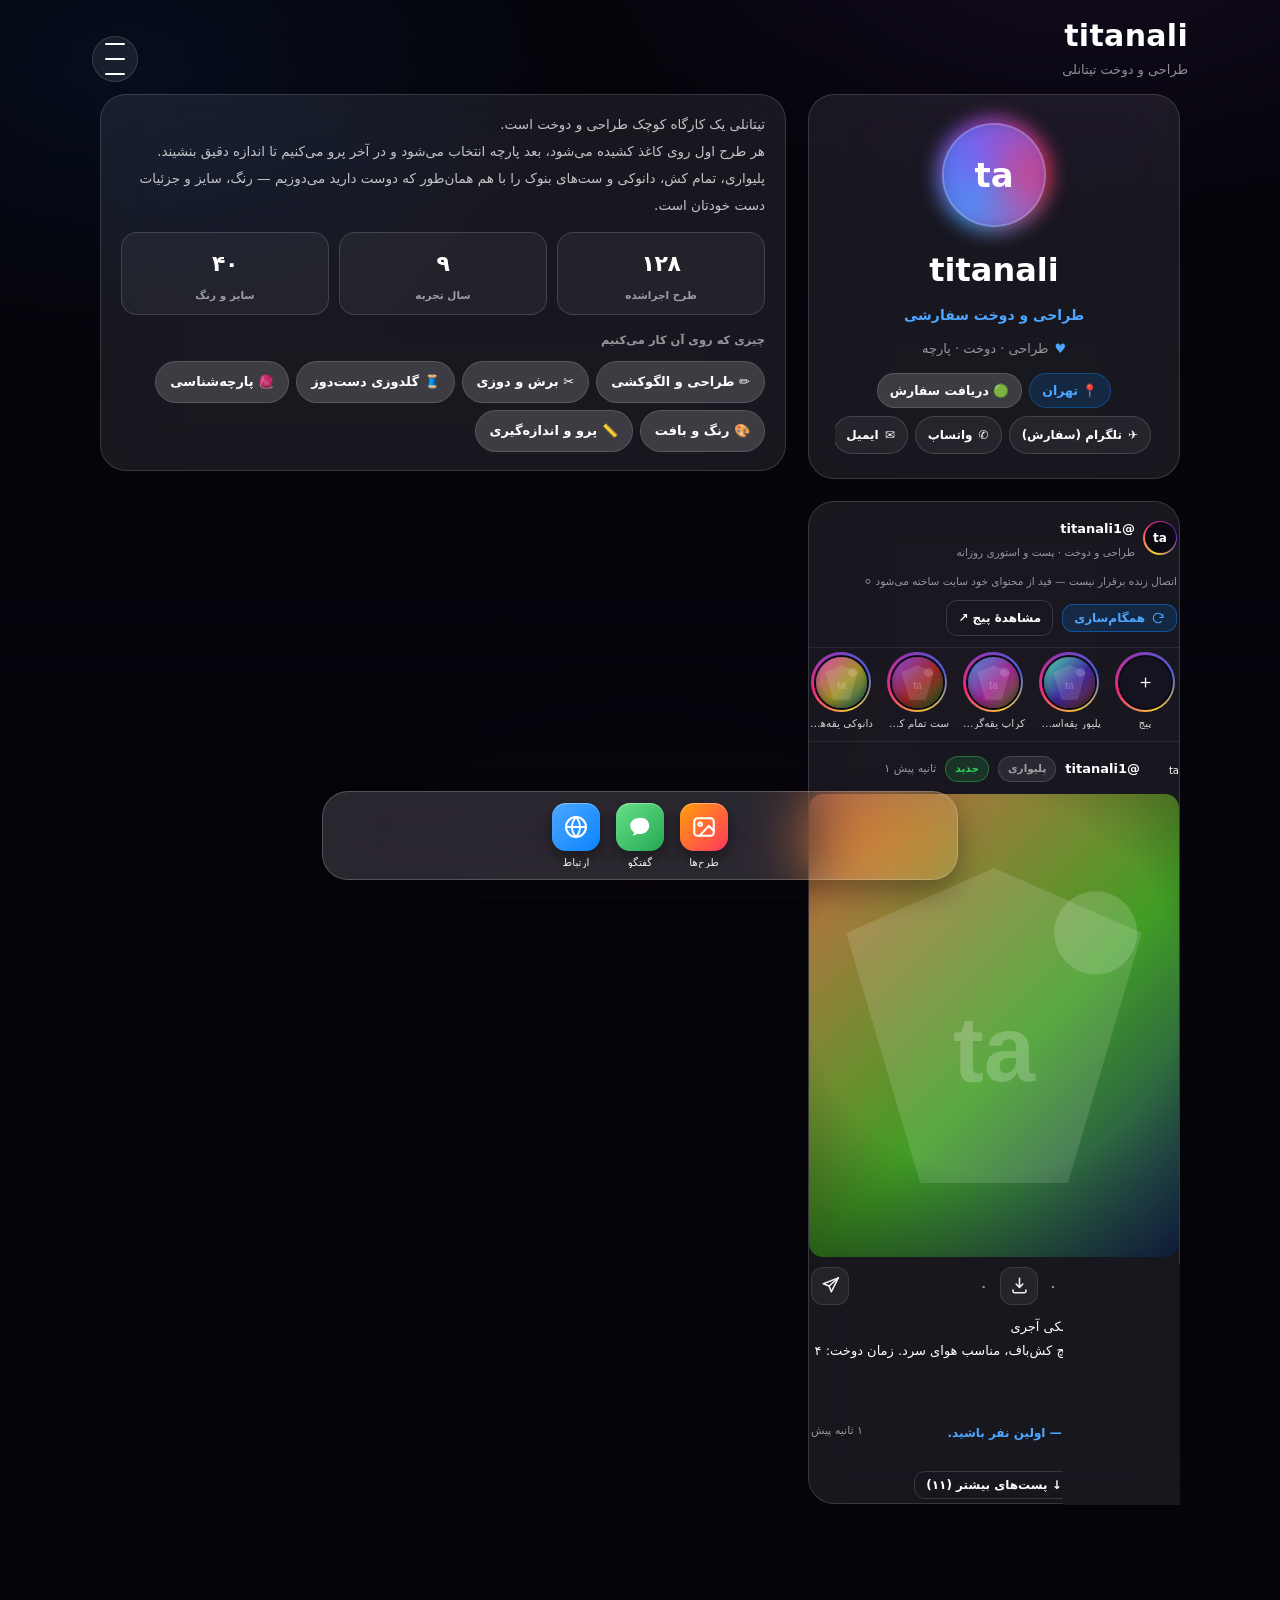
==== android/app/src/main/assets/web/index.html @ bbe22589 "build: بستهٔ تازهٔ cpanel (2026-10-10 21:24 UTC) Co-authored-by: arena-agent <297053741+arena-agent@" ====
<!DOCTYPE html>
<html lang="fa" dir="rtl" data-lang="fa">
<head>
<meta charset="UTF-8">
<meta name="viewport" content="width=device-width, initial-scale=1, viewport-fit=cover, maximum-scale=1">
<meta name="theme-color" content="#050409">
<title>titanali | طراحی و دوخت</title>

<!-- آیکون سایت (SVG درون‌خطی — بدون فایل اضافه) -->
<link rel="icon" type="image/svg+xml" href="data:image/svg+xml,%3Csvg xmlns='http://www.w3.org/2000/svg' viewBox='0 0 64 64'%3E%3Cdefs%3E%3ClinearGradient id='g' x1='0' y1='0' x2='1' y2='1'%3E%3Cstop offset='0' stop-color='%234da6ff'/%3E%3Cstop offset='1' stop-color='%230a84ff'/%3E%3C/linearGradient%3E%3C/defs%3E%3Crect width='64' height='64' rx='15' fill='url(%23g)'/%3E%3Ctext x='32' y='44' font-family='-apple-system,Segoe UI,Arial,sans-serif' font-size='30' font-weight='800' fill='%23fff' text-anchor='middle'ta/text%3E%3C/svg%3E">
<link rel="apple-touch-icon" href="apple-touch-icon.png">
<link rel="manifest" href="site.webmanifest">
<!-- نصب‌شدن به‌عنوان اپ + رندر تمام‌صفحه در iOS -->
<meta name="mobile-web-app-capable" content="yes">
<meta name="apple-mobile-web-app-capable" content="yes">
<meta name="apple-mobile-web-app-title" content="titanali">
<meta name="apple-mobile-web-app-status-bar-style" content="black-translucent">
<meta name="referrer" content="strict-origin-when-cross-origin">
<link rel="mask-icon" href="data:image/svg+xml,%3Csvg xmlns='http://www.w3.org/2000/svg' viewBox='0 0 64 64'%3E%3Cdefs%3E%3ClinearGradient id='g' x1='0' y1='0' x2='1' y2='1'%3E%3Cstop offset='0' stop-color='%234da6ff'/%3E%3Cstop offset='1' stop-color='%230a84ff'/%3E%3C/linearGradient%3E%3C/defs%3E%3Crect width='64' height='64' rx='15' fill='url(%23g)'/%3E%3Ctext x='32' y='44' font-family='-apple-system,Segoe UI,Arial,sans-serif' font-size='30' font-weight='800' fill='%23fff' text-anchor='middle'ta/text%3E%3C/svg%3E" color="#0a84ff">

<!-- SEO -->
<meta name="description" id="metaDesc" content="titanali — طراحی و دوخت: طرح‌های جدید، پلیواری، تمام کش، دانوکی و بنوک‌ها. سفارش و مشاوره از طریق تلگرام و واتساپ.">
<meta name="author" content="titanali">
<meta name="robots" content="index, follow">
<meta name="format-detection" content="telephone=no">
<link rel="canonical" href="https://titanali1.ir/">

<!-- پیش‌نمایش لینک (تلگرام / واتساپ / ایکس / فیسبوک) -->
<meta property="og:type" content="profile">
<meta property="og:site_name" content="titanali">
<meta property="og:locale" content="fa_IR">
<meta property="og:title" id="ogTitle" content="titanali | طراحی و دوخت">
<meta property="og:description" id="ogDesc" content="طراحی و دوخت تیتانلی — طرح‌های جدید، پلیواری، تمام کش، دانوکی، بنوک ها.">
<meta property="og:url" content="https://titanali1.ir/">
<meta property="og:image" content="https://titanali1.ir/og.png">
<meta property="og:image:width" content="1200">
<meta property="og:image:height" content="630">
<meta property="og:image:alt" content="titanali | طراحی و دوخت">
<meta name="twitter:card" content="summary_large_image">
<meta name="twitter:title" id="twTitle" content="titanali | طراحی و دوخت">
<meta name="twitter:description" id="twDesc" content="طراحی و دوخت تیتانلی — طرح‌های جدید، پلیواری، تمام کش، دانوکی، بنوک ها.">
<meta name="twitter:image" content="https://titanali1.ir/og.png">

<style>
/* =====================================================================
   iOS 26 — Liquid Glass theme (به‌سبک iPhone) · titanali
   ===================================================================== */
:root{
  --txt:#fff; --tx:#fff; --mut:rgba(255,255,255,.55); --acc:#2f9bff;
  --glass:rgba(255,255,255,.08); --glass2:rgba(255,255,255,.16);
  --line:rgba(255,255,255,.14);
  --blue:#0a84ff; --blue2:#4da6ff; --green:#30d158; --red:#ff453a;
  --orange:#ff9f0a; --pink:#ff375f; --purple:#a855f7; --yellow:#ffd60a;
  --r:22px; --shadow:0 12px 32px rgba(0,0,0,.4);
  /* legacy tokens (پنل مدیریت و کلاس‌های قدیمی) */
  --panel:rgba(255,255,255,.08); --elev:rgba(255,255,255,.06); --elev2:rgba(255,255,255,.12);
  --line2:rgba(255,255,255,.14); --dim:rgba(255,255,255,.55); --faint:rgba(255,255,255,.35);
  --c1:#4da6ff; --c2:#a855f7; --c3:#4da6ff; --bg:#050409;
  --ease:cubic-bezier(.2,.8,.2,1);
}
*{box-sizing:border-box;margin:0;padding:0}
html{scroll-behavior:smooth}
body{
  font-family:-apple-system,BlinkMacSystemFont,'SF Pro Text','Vazirmatn','Segoe UI',Tahoma,system-ui,sans-serif;
  color:var(--txt);min-height:100vh;background:#050409;
  -webkit-font-smoothing:antialiased;overflow-x:hidden;line-height:1.85;
}
button{font-family:inherit;cursor:pointer;color:inherit}
img{background:#101018;max-width:100%}
a{color:var(--blue2);text-decoration:none}
[hidden]{display:none!important}
::selection{background:rgba(10,132,255,.35)}
::-webkit-scrollbar{width:8px;height:8px}
::-webkit-scrollbar-thumb{background:rgba(255,255,255,.16);border-radius:8px}

/* ---------- پس‌زمینه ---------- */
.bg-cover{position:fixed;inset:0;background-size:cover;background-position:center;z-index:0;transition:opacity .4s}
.bg-scene{position:fixed;inset:0;z-index:0;pointer-events:none;overflow:hidden;
  background:radial-gradient(900px 500px at 85% -8%,rgba(168,85,247,.20),transparent 60%),
             radial-gradient(760px 460px at 10% 8%,rgba(10,132,255,.18),transparent 60%),
             radial-gradient(700px 520px at 50% 108%,rgba(255,55,95,.12),transparent 60%);}
.bg-scene .blob{display:none}
body::after{content:'';position:fixed;inset:0;z-index:0;pointer-events:none;
  background:linear-gradient(180deg,rgba(6,5,12,.55),rgba(6,5,12,.86))}

/* ---------- نوار وضعیت آیفون ---------- */
.ios-statusbar{position:fixed;top:0;inset-inline:0;margin:auto;width:100%;max-width:430px;
  display:flex;justify-content:space-between;align-items:center;padding:13px 22px 8px;z-index:100;
  direction:ltr;background:linear-gradient(180deg,rgba(0,0,0,.5),transparent);pointer-events:none}
.ios-statusbar #sbTime{font-size:15px;font-weight:600;min-width:56px;letter-spacing:.2px}
.sb-icons{display:flex;align-items:center;gap:6px;color:#fff}

/* ---------- قالب کلی ---------- */
#app{position:relative;z-index:1}
.shell{max-width:430px;margin:0 auto;min-height:100vh;position:relative}
.shell-body{position:relative}
.view{display:none}
.view.active{display:block;animation:viewIn .35s var(--ease)}
@keyframes viewIn{from{opacity:0;transform:translateY(8px)}to{opacity:1;transform:none}}
.view#view-home{padding-bottom:140px}
.ios-topbar{display:flex;align-items:flex-end;justify-content:space-between;gap:12px;padding:56px 18px 14px}
.ios-brand-name{font-size:30px;font-weight:800;letter-spacing:.01em;line-height:1.2}
.ios-tagline{color:var(--mut);font-size:13px;margin-top:4px;max-width:32ch}
.ios-menu{width:46px;height:46px;flex:none;border-radius:50%;background:var(--glass);
  backdrop-filter:blur(20px);-webkit-backdrop-filter:blur(20px);border:1px solid var(--line);
  display:grid;place-items:center;padding:0}
.ios-menu span{display:block;width:20px;height:2px;border-radius:2px;background:#fff;margin:2.5px auto;transition:.3s}
.ios-menu.on span:nth-child(1){transform:translateY(7px) rotate(45deg)}
.ios-menu.on span:nth-child(2){opacity:0}
.ios-menu.on span:nth-child(3){transform:translateY(-7px) rotate(-45deg)}
.ios-main{padding:4px 16px 0}

/* ---------- کارت شیشه‌ای ---------- */
.ios-card,.sec{background:var(--glass);backdrop-filter:blur(30px) saturate(1.5);
  -webkit-backdrop-filter:blur(30px) saturate(1.5);border:1px solid var(--line);
  border-radius:var(--r);overflow:hidden;margin-bottom:14px}
.sec{padding:16px}
.sec-title{font-size:16.5px;font-weight:800;margin-bottom:12px;display:flex;align-items:center;gap:9px}
.sec-title::before{content:'';width:4px;height:18px;border-radius:2px;background:linear-gradient(180deg,var(--blue2),var(--purple))}
.card-head{display:flex;align-items:center;gap:10px;padding:14px 16px;border-bottom:1px solid var(--line)}
.card-head .ic{width:30px;height:30px;border-radius:9px;display:grid;place-items:center;flex:none;color:#fff}
.card-head b{font-size:15px}
.card-head .sp{margin-inline-start:auto;color:var(--mut);font-size:11.5px}

/* ---------- کارت پروفایل ---------- */
.hero{padding:22px 18px 18px;text-align:center}
.avatar{position:relative;width:104px;height:104px;margin:0 auto 14px}
.avatar-ring{position:absolute;inset:-6px;border-radius:50%;
  background:conic-gradient(from 210deg,var(--blue2),var(--purple),var(--pink),var(--blue2));
  filter:blur(9px);opacity:.75;animation:spin 9s linear infinite}
@keyframes spin{to{transform:rotate(360deg)}}
.avatar-img,.avatar-fallback{position:absolute;inset:0;border-radius:50%;object-fit:cover;border:2px solid rgba(255,255,255,.2)}
.avatar-fallback{display:grid;place-items:center;font-size:34px;font-weight:800;
  background:linear-gradient(135deg,rgba(10,132,255,.35),rgba(168,85,247,.35));backdrop-filter:blur(10px)}
.avatar.no-img .avatar-img{display:none}
.avatar:not(.no-img) .avatar-img{display:block}
.avatar:not(.no-img) .avatar-fallback{display:none}
.hero-name{font-size:25px;font-weight:800}
.hero-role{color:var(--blue2);font-size:14px;margin-top:3px;font-weight:600}
.hero-loves{color:var(--mut);font-size:13px;margin-top:8px;display:flex;align-items:center;justify-content:center;gap:6px}
.hero-loves .i{color:var(--blue2)}
.prose{color:rgba(255,255,255,.74);font-size:13.5px;line-height:2;white-space:pre-line}

/* ---------- ردیف‌های لیستی iOS ---------- */
.ios-list{display:flex;flex-direction:column}
.ios-row{display:flex;align-items:center;gap:12px;padding:12px 16px;border-bottom:1px solid rgba(255,255,255,.08);
  text-align:start;background:none;border-inline:0;border-top:0;width:100%;color:inherit}
.ios-row:last-child{border-bottom:0}
.ios-row:active{background:rgba(255,255,255,.07)}
.ios-row .ric{width:40px;height:40px;border-radius:12px;display:grid;place-items:center;flex:none;color:#fff;font-size:16px}
.ios-row .rmeta{flex:1;min-width:0}
.ios-row .rtitle{font-size:14.5px;font-weight:700}
.ios-row .rsub{font-size:12px;color:var(--mut);overflow:hidden;text-overflow:ellipsis;white-space:nowrap;direction:ltr;text-align:start}
.ios-row .rchev{color:var(--faint);font-size:18px;flex:none}
.sec .ios-row{padding:11px 4px;border-bottom:1px solid rgba(255,255,255,.07)}

/* ---------- چیپ‌ها (علاقه / برچسب / تگ) ---------- */
.chips{display:flex;flex-wrap:wrap;gap:7px;margin-top:6px}
.chip{background:var(--glass2);border:1px solid var(--line);border-radius:999px;padding:5px 12px;font-size:12.5px;font-weight:600}
.chip.b{background:rgba(10,132,255,.16);border-color:rgba(10,132,255,.35);color:var(--blue2)}
.hobby-grid{display:flex;flex-wrap:wrap;gap:8px}
.hobby{display:inline-flex;align-items:center;gap:7px;background:var(--glass2);border:1px solid var(--line);
  border-radius:999px;padding:8px 14px;font-size:13px;font-weight:600}

/* ---------- کارت طرح (طرح‌های منتخب) ---------- */
.proj-grid{display:flex;flex-direction:column;gap:12px}
.proj{background:rgba(255,255,255,.06);border:1px solid var(--line);border-radius:18px;overflow:hidden}
.proj-img{width:100%;height:170px;object-fit:cover;display:block}
.proj-body{padding:13px 14px}
.proj-title{font-size:15.5px;font-weight:800}
.proj-desc{color:rgba(255,255,255,.7);font-size:13px;margin-top:6px;line-height:1.9}
.proj-tags{display:flex;flex-wrap:wrap;gap:6px;margin-top:10px}
.tag{background:rgba(255,255,255,.09);border:1px solid rgba(255,255,255,.13);border-radius:999px;
  padding:3px 10px;font-size:11.5px;color:rgba(255,255,255,.8)}
.pf-meta{display:flex;gap:6px;flex-wrap:wrap;margin-top:9px;align-items:center}
.pf-year{font-size:11.5px;color:var(--blue2);background:rgba(10,132,255,.14);border:1px solid rgba(10,132,255,.32);border-radius:999px;padding:3px 10px}
.proj-actions{display:flex;gap:8px;flex-wrap:wrap;margin-top:12px}
.pbtn{display:inline-flex;align-items:center;gap:6px;border-radius:12px;padding:9px 14px;font-size:13px;font-weight:700;
  background:rgba(255,255,255,.1);border:1px solid rgba(255,255,255,.16);color:#fff}
.pbtn:active{transform:scale(.97)}
.pbtn.primary{background:linear-gradient(135deg,var(--blue2),var(--blue));border-color:transparent;color:#fff;
  box-shadow:0 6px 18px rgba(10,132,255,.3)}

/* ---------- گالری ---------- */
.gallery-grid{display:grid;grid-template-columns:repeat(3,1fr);gap:8px}
.gitem{position:relative;border-radius:14px;overflow:hidden;background:#101018;border:1px solid var(--line);aspect-ratio:1}
.gitem img{width:100%;height:100%;object-fit:cover;display:block;transition:.25s}
.gitem:active img{transform:scale(1.05)}
.gitem .gtags{display:flex;flex-wrap:wrap;gap:4px;margin-top:5px}
.gitem .gtags i{background:rgba(10,132,255,.26);border:1px solid rgba(140,190,255,.35);border-radius:999px;
  padding:1px 6px;font-size:9.5px;font-style:normal;font-weight:700;color:#dbeaff;white-space:nowrap}
@media (min-width:1024px){.gitem .gtags i{font-size:11px;padding:2px 8px}}
.lb-tags{display:flex;flex-wrap:wrap;gap:6px;margin-top:8px}
.lb-tags .tag{text-decoration:none}
.gitem .gcap{position:absolute;inset-inline:0;bottom:0;padding:20px 9px 7px;font-size:11px;color:#fff;
  background:linear-gradient(to top,rgba(0,0,0,.8),transparent);white-space:nowrap;overflow:hidden;text-overflow:ellipsis}
.gallery-cta{display:flex;justify-content:center;margin-top:12px}
.ios-pill{display:inline-flex;align-items:center;gap:8px;background:var(--glass2);backdrop-filter:blur(20px);
  border:1px solid var(--line);color:#fff;border-radius:999px;padding:11px 18px;font-size:13.5px;font-weight:600}
.ios-pill:active{transform:scale(.97)}
.ios-cta{display:flex;justify-content:center;margin:2px 0 16px}

/* ---------- دکمهٔ کوچک (کپی) ---------- */
.tr-btn{width:38px;height:38px;flex:none;border-radius:50%;border:1px solid rgba(255,255,255,.18);
  background:rgba(255,255,255,.1);color:#fff;display:grid;place-items:center;font-size:13px;padding:0}

/* ---------- تماس‌ها ---------- */
.contact-grid{display:flex;flex-direction:column}
.contact{display:flex;align-items:center;gap:12px;padding:11px 4px;border-bottom:1px solid rgba(255,255,255,.07);color:inherit}
.contact:last-child{border-bottom:0}
.contact:active{background:rgba(255,255,255,.06)}
.contact-ic{width:40px;height:40px;border-radius:12px;display:grid;place-items:center;flex:none;color:#fff;font-size:16px}
.contact-meta{flex:1;min-width:0}
.contact-label{font-size:14.5px;font-weight:700}
.contact-id{font-size:12px;color:var(--mut);direction:ltr;text-align:start;overflow:hidden;text-overflow:ellipsis;white-space:nowrap}
.contact-arrow{color:var(--faint);font-size:18px;flex:none}

/* ---------- داک پایین ---------- */
.ios-bottom{position:fixed;bottom:0;inset-inline:0;margin:auto;width:100%;max-width:430px;z-index:80;pointer-events:auto;
  padding:26px 14px 8px;background:linear-gradient(180deg,transparent,rgba(4,3,9,.78) 45%)}
.ios-dock{display:flex;justify-content:center;gap:30px;background:rgba(255,255,255,.14);
  backdrop-filter:blur(30px) saturate(1.6);-webkit-backdrop-filter:blur(30px) saturate(1.6);
  border:1px solid rgba(255,255,255,.2);border-radius:32px;padding:13px 22px;margin-bottom:12px;
  box-shadow:0 12px 30px rgba(0,0,0,.35)}
.app-ic{position:relative;display:flex;flex-direction:column;align-items:center;gap:5px;background:none;border:0;padding:0}
.app-ic .ic{width:56px;height:56px;border-radius:15px;display:grid;place-items:center;
  box-shadow:0 6px 16px rgba(0,0,0,.4),inset 0 1px 1px rgba(255,255,255,.35);transition:.15s}
.app-ic:active .ic{transform:scale(.9)}
.app-ic .ic.gal{background:linear-gradient(135deg,#ff9f0a,#ff375f)}
.app-ic .ic.cht{background:linear-gradient(135deg,#66e089,#25a852)}
.app-ic .ic.msc{background:linear-gradient(135deg,#a855f7,#0a84ff)}
.app-ic .ic.prj{background:linear-gradient(135deg,#a855f7,#0a84ff)}
.app-ic .ic.soc{background:linear-gradient(135deg,#4da6ff,#0a84ff)}
.app-ic .ic.gen{background:linear-gradient(135deg,#64748b,#3b4a63)}
/* soc-tile / gen-tile / sec-tile مشترک‌اند */
.app-ic .lbl{font-size:11px;color:#fff;opacity:.92;max-width:76px;white-space:nowrap;overflow:hidden;text-overflow:ellipsis}
.app-ic .badge{position:absolute;top:-4px;inset-inline-end:calc(50% - 30px)}
.badge{min-width:19px;height:19px;border-radius:10px;background:var(--red);color:#fff;font-size:11px;font-weight:700;
  display:grid;place-items:center;padding:0 5px}
.home-indicator{width:120px;height:4px;border-radius:2px;background:rgba(255,255,255,.85);margin:4px auto 0}

/* ---------- منوی کشویی (drawer) ---------- */
.drawer-wrap{position:fixed;inset:0;z-index:120;visibility:hidden}
.drawer-wrap.open{visibility:visible}
.backdrop{position:absolute;inset:0;background:rgba(0,0,0,.55);opacity:0;transition:.25s}
.drawer-wrap.open .backdrop{opacity:1}
.drawer{position:absolute;top:0;bottom:0;inset-inline-end:0;width:min(84vw,330px);
  background:rgba(22,20,30,.95);backdrop-filter:blur(40px);-webkit-backdrop-filter:blur(40px);
  border-inline-start:1px solid rgba(255,255,255,.14);display:flex;flex-direction:column;
  padding:50px 14px 18px;gap:4px;transform:translateX(var(--dx,100%));
  transition:transform .28s var(--ease);overflow:auto}
html[dir=rtl] .drawer{--dx:-100%}
.drawer-wrap.open .drawer{transform:none}
.d-profile{display:flex;align-items:center;gap:11px;padding:10px 10px 16px;border-bottom:1px solid rgba(255,255,255,.12);margin-bottom:8px}
.d-av{width:46px;height:46px;border-radius:50%;overflow:hidden;flex:none;display:grid;place-items:center;
  background:linear-gradient(135deg,rgba(10,132,255,.4),rgba(168,85,247,.4));font-weight:800}
.d-av img{width:100%;height:100%;object-fit:cover}
.d-pn{font-size:15px;font-weight:800}
.d-pr{font-size:12px;color:var(--mut)}
.d-item{display:flex;align-items:center;gap:12px;width:100%;padding:11px 12px;border-radius:14px;
  background:none;border:0;font-size:15px;text-align:start;color:#fff}
.d-item:active{background:rgba(255,255,255,.08)}
.d-ic{width:38px;height:38px;border-radius:11px;background:rgba(10,132,255,.14);color:var(--blue2);
  display:grid;place-items:center;flex:none}
.d-lab{flex:1}
.d-foot{margin-top:auto;padding-top:14px;border-top:1px solid rgba(255,255,255,.12);color:var(--mut);font-size:11.5px;text-align:center}

/* ---------- اپ پیام (iOS Messages) ---------- */
#view-chat,#view-gallery,#view-social{padding-bottom:140px}
.ios-appbar{position:sticky;top:0;z-index:50;display:flex;align-items:center;gap:6px;padding:50px 12px 10px;
  background:rgba(10,9,16,.82);backdrop-filter:blur(30px);-webkit-backdrop-filter:blur(30px);
  border-bottom:1px solid rgba(255,255,255,.12)}
.ios-back{width:38px;height:38px;flex:none;border-radius:50%;background:none;border:0;color:var(--blue);display:grid;place-items:center}
.ios-appbar-mid{flex:1;min-width:0;text-align:center}
.ios-appbar-title{font-size:17px;font-weight:700}
.ios-appbar-sub{display:flex;align-items:center;justify-content:center;gap:6px;font-size:11px;color:var(--green)}
.dot{width:8px;height:8px;border-radius:50%;background:var(--green);box-shadow:0 0 0 3px rgba(48,209,88,.18);display:inline-block}
.ios-appbar-sp{width:38px;flex:none}
.chat-hero{padding:22px 18px;text-align:center}
.chat-hero .big{width:74px;height:74px;border-radius:50%;margin:0 auto 10px;display:grid;place-items:center;
  background:linear-gradient(135deg,var(--green),#0f9b4a);box-shadow:0 10px 26px rgba(37,168,82,.35)}
.chat-note{background:rgba(255,255,255,.06);border:1px dashed rgba(255,255,255,.2);border-radius:16px;
  padding:12px 14px;font-size:13px;color:rgba(255,255,255,.75);margin:0 16px 14px}
.ios-composer{padding:12px 14px calc(14px + env(safe-area-inset-bottom))}
.c-row{display:flex;gap:8px;align-items:flex-end}
.c-row input,.c-row textarea{flex:1;min-width:0;background:rgba(255,255,255,.09);border:1px solid rgba(255,255,255,.16);
  border-radius:20px;padding:12px 15px;color:#fff;font-size:14px;outline:none;font-family:inherit;resize:none}
.c-row input:focus,.c-row textarea:focus{border-color:var(--blue)}
.c-send{width:46px;height:46px;flex:none;border-radius:50%;border:0;background:var(--blue);color:#fff;
  display:grid;place-items:center;font-size:17px;padding:0;box-shadow:0 6px 16px rgba(10,132,255,.35)}
.c-send:active{transform:scale(.92)}
.msg-form{display:flex;flex-direction:column;gap:9px;width:100%}
.form-actions{display:flex;gap:8px;flex-wrap:wrap}

/* ---------- تب گالری (دسته‌بندی + لایت‌باکس) ---------- */
.gal-tabs{display:flex;gap:8px;padding:2px 16px 14px;overflow-x:auto;scrollbar-width:none}
.gal-tabs::-webkit-scrollbar{display:none}
.gal-tab{flex:none;background:var(--glass);border:1px solid var(--line);color:var(--mut);
  border-radius:999px;padding:8px 16px;font-size:13px;font-weight:700;transition:.2s}
.gal-tab.on{background:linear-gradient(135deg,var(--blue2),var(--blue));border-color:transparent;color:#fff}
.gitem.wide{grid-column:span 2;aspect-ratio:2/1}
.lb{position:fixed;inset:0;z-index:200;background:rgba(0,0,0,.94);display:grid;
  grid-template-rows:1fr auto;opacity:0;pointer-events:none;transition:.25s var(--ease)}
.lb.open{opacity:1;pointer-events:auto}
.lb-stage{display:grid;place-items:center;padding:16px;min-height:0}
.lb-img{max-width:100%;max-height:100%;object-fit:contain;border-radius:16px;
  box-shadow:0 20px 60px rgba(0,0,0,.6);transition:transform .25s var(--ease)}
.lb-bar{display:flex;align-items:center;gap:10px;padding:14px 16px calc(16px + env(safe-area-inset-bottom));
  max-width:430px;margin:0 auto;width:100%}
.lb-cap{flex:1;min-width:0;font-size:13px;font-weight:700;color:rgba(255,255,255,.9);text-align:center;
  overflow:hidden;text-overflow:ellipsis;white-space:nowrap}
.lb-idx{font-size:12px;color:var(--mut);direction:ltr}
.lb-btn{width:40px;height:40px;flex:none;border-radius:50%;border:1px solid var(--line);
  background:rgba(255,255,255,.1);color:#fff;display:grid;place-items:center;font-size:16px;padding:0}

/* ---------- حباب‌های گفتگو ---------- */
.chat-log{display:flex;flex-direction:column;gap:9px;padding:14px 16px 4px}
.bubble{max-width:78%;padding:10px 14px;border-radius:19px;font-size:13.5px;line-height:1.85;
  word-break:break-word;animation:bubbleIn .3s var(--ease)}
@keyframes bubbleIn{from{opacity:0;transform:translateY(8px) scale(.97)}to{opacity:1;transform:none}}
.bubble.them{align-self:flex-start;background:rgba(255,255,255,.11);border:1px solid var(--line);
  border-start-start-radius:6px}
.bubble.me{align-self:flex-end;background:linear-gradient(135deg,var(--blue2),var(--blue));color:#fff;
  border-end-end-radius:6px}
.b-when{display:block;font-size:10px;opacity:.6;margin-top:4px;direction:ltr}
.chat-empty{text-align:center;color:var(--mut);font-size:13px;padding:22px 16px}
.q-replies{display:flex;gap:7px;flex-wrap:wrap;padding:0 16px 10px}

/* ---------- کاشی‌های اشتراک‌شده (soc-tile / gen-tile / sec-tile) ---------- */
.tile-grid{display:grid;grid-template-columns:repeat(2,1fr);gap:10px;padding:0 16px 14px}
.soc-tile,.gen-tile,.sec-tile{display:flex;flex-direction:column;align-items:center;gap:8px;
  background:var(--glass);border:1px solid var(--line);border-radius:18px;padding:16px 10px;
  text-align:center;color:#fff;transition:.18s var(--ease)}
.soc-tile:active,.gen-tile:active,.sec-tile:active{transform:scale(.96);background:var(--glass2)}
.soc-tile .tic,.gen-tile .tic,.sec-tile .tic{width:46px;height:46px;border-radius:14px;display:grid;place-items:center;
  font-size:19px;color:#fff;box-shadow:inset 0 1px 1px rgba(255,255,255,.3)}
.soc-tile .tl,.gen-tile .tl,.sec-tile .tl{font-size:13px;font-weight:700}
.soc-tile .ts,.gen-tile .ts,.sec-tile .ts{font-size:11px;color:var(--mut);direction:ltr;max-width:100%;
  overflow:hidden;text-overflow:ellipsis;white-space:nowrap}

/* ---------- آمار ---------- */
.stat-grid{display:grid;grid-template-columns:repeat(3,1fr);gap:8px;margin-bottom:14px}
.stat{background:var(--glass);border:1px solid var(--line);border-radius:16px;padding:11px 8px;text-align:center}
.stat b{display:block;font-size:19px;font-weight:800;line-height:1.4}
.stat span{font-size:11px;color:var(--mut)}

/* ---------- اعلان‌ها و میان‌بُر ---------- */
.toast{position:fixed;bottom:126px;inset-inline:0;margin:auto;width:max-content;max-width:88vw;z-index:300;
  background:rgba(28,26,38,.94);border:1px solid var(--line);border-radius:999px;padding:11px 20px;
  font-size:13px;font-weight:600;backdrop-filter:blur(20px);-webkit-backdrop-filter:blur(20px);
  box-shadow:var(--shadow);opacity:0;transform:translateY(12px);transition:.25s var(--ease);pointer-events:none}
.toast.on{opacity:1;transform:none}
.empty{padding:26px 16px;text-align:center;color:var(--mut);font-size:13px}
.hr{height:1px;background:var(--line);margin:12px 0}

/* ---------- پنل مدیریت (سردر پایین iOS) ---------- */
.adm-wrap{position:fixed;inset:0;z-index:220;visibility:hidden}
.adm-wrap.open{visibility:visible}
.adm{position:absolute;inset-inline:0;bottom:0;max-width:430px;margin:0 auto;max-height:92vh;display:flex;flex-direction:column;
  background:rgba(16,14,24,.97);backdrop-filter:blur(40px);-webkit-backdrop-filter:blur(40px);
  border:1px solid var(--line);border-bottom:0;border-radius:26px 26px 0 0;transform:translateY(101%);
  transition:transform .32s var(--ease)}
.adm-wrap.open .adm{transform:none}
.adm-grab{width:42px;height:4px;border-radius:2px;background:rgba(255,255,255,.28);margin:9px auto 0}
.adm-head{display:flex;align-items:center;gap:10px;padding:12px 16px 10px;border-bottom:1px solid var(--line)}
.adm-head b{font-size:16px}
.adm-x{margin-inline-start:auto;width:32px;height:32px;border-radius:50%;border:0;background:rgba(255,255,255,.12);
  color:#fff;display:grid;place-items:center;font-size:14px;padding:0}
.adm-tabs{display:flex;gap:7px;padding:10px 14px;overflow-x:auto;scrollbar-width:none;border-bottom:1px solid var(--line)}
.adm-tabs::-webkit-scrollbar{display:none}
.adm-tab{flex:none;background:rgba(255,255,255,.07);border:1px solid var(--line);color:var(--mut);
  border-radius:999px;padding:7px 14px;font-size:12.5px;font-weight:700}
.adm-tab.on{background:linear-gradient(135deg,var(--blue2),var(--blue));color:#fff;border-color:transparent}
.adm-body{padding:14px 16px 8px;overflow:auto;flex:1;display:flex;flex-direction:column;gap:10px}
.adm-pane{display:none;flex-direction:column;gap:10px}
.adm-pane.on{display:flex}
.field{display:flex;flex-direction:column;gap:5px}
.field>span{font-size:12px;color:var(--mut);font-weight:700}
.adm input,.adm textarea,.adm select{width:100%;background:rgba(255,255,255,.07);border:1px solid var(--line);
  border-radius:12px;padding:10px 12px;color:#fff;font-size:13px;font-family:inherit;outline:none}
.adm textarea{min-height:150px;line-height:1.7;direction:ltr;text-align:start;font-family:ui-monospace,SFMono-Regular,Menlo,monospace;font-size:12px}
.adm input:focus,.adm textarea:focus{border-color:var(--blue);background:rgba(10,132,255,.08)}
.adm-foot{display:flex;gap:8px;flex-wrap:wrap;padding:12px 16px calc(14px + env(safe-area-inset-bottom));
  border-top:1px solid var(--line)}
.adm-foot .pbtn{flex:1;justify-content:center;min-width:110px}
.adm-id{display:flex;flex-direction:column;gap:2px;min-width:0}
.adm-id b{font-size:15.5px;letter-spacing:-.2px}
.adm-pills{display:flex;gap:6px;flex-wrap:wrap;margin-inline-start:auto;justify-content:flex-end}
.pill{display:inline-flex;align-items:center;gap:5px;font-size:10.5px;font-weight:800;border-radius:999px;padding:4px 9px;
  border:1px solid var(--line);background:rgba(255,255,255,.06);color:var(--mut);white-space:nowrap}
.pill.ok{color:#8ef0b6;border-color:rgba(48,209,88,.4);background:rgba(48,209,88,.14)}
.pill.warn{color:#ffd98a;border-color:rgba(255,204,102,.42);background:rgba(255,204,102,.14)}
.pill.bad{color:#ffb3ae;border-color:rgba(255,69,58,.42);background:rgba(255,69,58,.14)}
.pill.info{color:var(--blue2);border-color:rgba(10,132,255,.42);background:rgba(10,132,255,.14)}
.adm-find{padding:9px 14px 0}
.adm-find input{width:100%;background:rgba(255,255,255,.06);border:1px solid var(--line);border-radius:11px;color:var(--tx);
  padding:8px 12px;font-size:13px;font-family:inherit}
.adm-dirty{margin:9px 14px 0;border:1px dashed rgba(255,204,102,.5);background:rgba(255,204,102,.1);color:#ffd98a;
  border-radius:12px;padding:9px 11px;font-size:12px;font-weight:700;display:flex;align-items:center;gap:9px;flex-wrap:wrap}
.adm-dirty button{border:0;border-radius:9px;padding:6px 10px;font-size:11.5px;font-weight:800;background:#ffd98a;color:#241a00;cursor:pointer}
.adm-dirty button.ghost{background:transparent;color:#ffd98a;border:1px solid rgba(255,204,102,.5)}
.adm-tab{display:inline-flex;align-items:center;gap:6px}
.adm-tab em{font-style:normal;font-size:10px;opacity:.8;background:rgba(255,255,255,.14);border-radius:8px;padding:1px 6px;min-width:18px;text-align:center}
.adm-tab.on em{background:rgba(255,255,255,.26)}
.row-tools{display:flex;gap:5px;margin-inline-start:auto;flex-wrap:wrap}
.row-tools button{border:1px solid var(--line);background:rgba(255,255,255,.06);color:var(--mut);border-radius:9px;
  min-width:28px;height:26px;font-size:11.5px;font-weight:800;cursor:pointer;padding:0 7px}
.row-tools button:hover{color:var(--tx);border-color:rgba(255,255,255,.3)}
.row-tools button.del{color:#ffb3ae;border-color:rgba(255,69,58,.36)}
.adm-sec{border:1px solid var(--line);border-radius:15px;padding:11px 12px;background:rgba(255,255,255,.035);display:flex;flex-direction:column;gap:9px}
.adm-sec>h4{margin:0;font-size:12.5px;font-weight:800;color:var(--tx);display:flex;align-items:center;gap:7px}
.adm-sec>h4 small{font-weight:600;color:var(--mut);font-size:11px;margin-inline-start:auto}
.adm-2{display:grid;grid-template-columns:1fr 1fr;gap:9px}
.pbtn.pub{border-color:rgba(10,132,255,.5);background:linear-gradient(135deg,rgba(10,132,255,.22),rgba(10,132,255,.08));color:#cfe6ff}
.pbtn.pub.busy{opacity:.65}
.publine{display:flex;align-items:center;gap:8px;font-size:12px;color:var(--mut);flex-wrap:wrap}
.publine b{color:var(--tx)}
.pubbig{font-size:26px;font-weight:900;color:var(--tx);line-height:1.2;letter-spacing:-.5px}
.adm details.rowjson{margin-top:6px}
.adm details.rowjson summary{font-size:11px;color:var(--mut);cursor:pointer}
.adm details.rowjson textarea{min-height:120px;font-size:11px}
.chat-acts{display:flex;gap:7px;overflow-x:auto;padding:8px 2px 2px;scrollbar-width:none}
.chat-acts::-webkit-scrollbar{display:none}
.chat-acts a{flex:none;display:inline-flex;align-items:center;gap:6px;font-size:12px;font-weight:800;text-decoration:none;
  border:1px solid var(--line);border-radius:999px;padding:7px 12px;background:rgba(255,255,255,.06);color:var(--tx);white-space:nowrap}
@media (prefers-reduced-motion:reduce){.fbtn.busy svg{animation:none}}
.hint{font-size:11.5px;color:var(--mut);line-height:1.8}
.kbd{display:inline-block;background:rgba(255,255,255,.1);border:1px solid var(--line);border-radius:6px;
  padding:1px 6px;font-size:11px;direction:ltr}

/* ---------- بلوکه‌سازی spanها تا ellipsis واقعاً کار کند ---------- */
.rtitle,.rsub,.contact-label,.contact-id,.lb-cap,.lb-desc{display:block}
.d-h{font-size:11px;color:var(--mut);padding:12px 12px 4px;font-weight:800;letter-spacing:.02em}

/* ---------- بنر دسته‌ی گالری ---------- */
.cat-banner{margin:0 16px 12px;padding:13px 15px;background:linear-gradient(160deg,rgba(10,132,255,.16),rgba(168,85,247,.12));
  border:1px solid var(--line);border-radius:18px}
.cat-banner b{display:block;font-size:14.5px;font-weight:800}
.cat-banner p{font-size:12.5px;color:rgba(255,255,255,.72);margin-top:5px;line-height:1.9}
.gitem .gnew{position:absolute;top:7px;inset-inline-start:7px;background:var(--blue);color:#fff;
  font-size:10px;font-weight:800;border-radius:999px;padding:2px 8px;box-shadow:0 4px 10px rgba(10,132,255,.4)}
.lb-desc{font-size:12.5px;color:rgba(255,255,255,.7);text-align:center;max-width:430px;margin:0 auto;padding:0 18px 6px;line-height:1.9}

/* ---------- ادمین: ویرایشگر طرح (عکس + توضیحات) ---------- */
.row-card{background:rgba(255,255,255,.05);border:1px solid var(--line);border-radius:16px;padding:11px;
  display:flex;flex-direction:column;gap:9px}
.row-head{display:flex;align-items:center;gap:9px}
.row-head .n{font-size:12px;color:var(--mut);font-weight:800;min-width:20px}
.row-del{margin-inline-start:auto;width:30px;height:30px;border-radius:9px;border:1px solid rgba(255,69,58,.4);
  background:rgba(255,69,58,.14);color:#ffb3ae;font-size:13px;padding:0;flex:none}
.up{display:flex;gap:10px;align-items:center}
.thumb{width:70px;height:70px;border-radius:13px;flex:none;object-fit:cover;border:1px solid var(--line);background:#101018}
.up-btns{display:flex;flex-direction:column;gap:6px;flex:1;min-width:0}
.up-btns .pbtn{justify-content:center;padding:8px 10px;font-size:12px}
.row-card input,.row-card textarea,.row-card select{width:100%;background:rgba(255,255,255,.07);border:1px solid var(--line);
  border-radius:11px;padding:9px 11px;color:#fff;font-size:12.5px;font-family:inherit;outline:none}
.row-card textarea{min-height:62px;line-height:1.75;resize:vertical}
.row-card input:focus,.row-card textarea:focus,.row-card select:focus{border-color:var(--blue)}
.row-card select{appearance:none;background-image:linear-gradient(45deg,transparent 50%,rgba(255,255,255,.5) 50%),
  linear-gradient(135deg,rgba(255,255,255,.5) 50%,transparent 50%);background-position:calc(0% + 12px) 17px,calc(0% + 17px) 17px;
  background-size:5px 5px;background-repeat:no-repeat}
.add-row{border:1px dashed rgba(255,255,255,.26);border-radius:16px;padding:13px;text-align:center;
  background:rgba(255,255,255,.04);font-size:13.5px;font-weight:700;color:var(--blue2)}
.size-note{font-size:11px;color:var(--mut);direction:ltr}

/* =====================================================================
   پوستهٔ تازهٔ پنل مدیریت — سرمه‌ای، کارت‌های گرد، تب قرصی درخشان
   (هم‌زبان با ظاهر سایت؛ همهٔ قواعد با .adm-wrap تا جایی نشت نکند)
   ===================================================================== */
.adm-wrap .adm{position:absolute;inset-inline:0;bottom:0;width:100%;max-width:860px;margin:0 auto;
  max-height:94vh;max-height:96dvh;display:flex;flex-direction:column;overflow:hidden;
  background:radial-gradient(130% 70% at 50% -12%,#1a2a46 0%,#0d1626 38%,#070c16 100%);
  -webkit-backdrop-filter:blur(30px);backdrop-filter:blur(30px);
  border:1px solid rgba(255,255,255,.09);border-bottom:0;border-radius:32px 32px 0 0;
  box-shadow:0 -24px 70px rgba(0,0,0,.6),inset 0 1px 0 rgba(255,255,255,.07);
  transform:translateY(101%);transition:transform .4s var(--ease)}
.adm-wrap.open .adm{transform:none}
@media (min-width:780px){.adm-wrap .adm{bottom:20px;border-bottom:1px solid rgba(255,255,255,.09);
  border-radius:32px;max-height:calc(100dvh - 40px)}
  .adm-wrap .adm-grab{display:none}
  .adm-wrap .adm{box-shadow:0 30px 80px rgba(0,0,0,.62),inset 0 1px 0 rgba(255,255,255,.07)}}
.adm-wrap .adm-grab{width:44px;height:5px;border-radius:3px;background:rgba(255,255,255,.3);margin:10px auto 0}
/* سربرگ */
.adm-wrap .adm-head{display:grid;grid-template-columns:1fr auto;gap:12px 10px;align-items:start;
  padding:14px 20px 13px;border-bottom:1px solid rgba(255,255,255,.07)}
.adm-wrap .adm-id b{display:block;font-size:20px;font-weight:800;letter-spacing:-.4px;color:#fff}
.adm-wrap .adm-id .who{display:block;margin-top:5px;font-size:12px;color:rgba(255,255,255,.52)}
.adm-wrap .adm-id .who b{color:#cfe6ff;font-weight:800;font-size:12px}
.adm-wrap .adm-acts{display:flex;align-items:center;gap:8px}
.adm-wrap .adm-btn{border:1px solid rgba(255,255,255,.12);background:rgba(255,255,255,.07);color:#fff;
  border-radius:16px;padding:10px 15px;font-size:12.5px;font-weight:800;cursor:pointer;transition:.2s var(--ease)}
.adm-wrap .adm-btn:hover{background:rgba(255,255,255,.13);transform:translateY(-1px)}
.adm-wrap .adm-btn.danger{color:#ffb3ae;border-color:rgba(255,69,58,.36);background:rgba(255,69,58,.13)}
.adm-wrap .adm-x{width:34px;height:34px;border-radius:12px;border:1px solid rgba(255,255,255,.12);
  background:rgba(255,255,255,.06);color:rgba(255,255,255,.75);display:grid;place-items:center;font-size:13px;padding:0;
  cursor:pointer;transition:.2s var(--ease)}
.adm-wrap .adm-x:hover{background:rgba(255,255,255,.14);color:#fff;transform:rotate(90deg)}
.adm-wrap .adm-pills{grid-column:1/-1;display:flex;gap:7px;flex-wrap:wrap;justify-content:flex-end;margin:0}
/* جست‌وجو */
.adm-wrap .adm-find{position:relative;padding:12px 20px 0}
.adm-wrap .adm-find .ic{position:absolute;inset-inline-start:34px;top:60%;transform:translateY(-50%);font-size:13px;opacity:.5;pointer-events:none}
.adm-wrap .adm-find input{width:100%;background:rgba(4,10,22,.5);border:1px solid rgba(255,255,255,.1);border-radius:16px;
  color:#fff;padding:11px 44px;font-size:13px;font-family:inherit;outline:none}
.adm-wrap .adm-find .hit{position:absolute;inset-inline-end:62px;top:60%;transform:translateY(-50%);font-size:11px;
  font-weight:800;color:#cfe6ff;background:rgba(30,140,255,.16);border:1px solid rgba(30,140,255,.3);
  border-radius:9px;padding:2px 8px;pointer-events:none}
.adm-wrap .adm-find .hit:empty{display:none}
.adm-wrap .adm-find .fx{position:absolute;inset-inline-end:31px;top:60%;transform:translateY(-50%);width:24px;height:24px;
  border:0;border-radius:8px;background:rgba(255,255,255,.1);color:#fff;font-size:11px;display:grid;place-items:center;cursor:pointer;padding:0}
/* تب‌ها */
.adm-wrap .backdrop{position:absolute;inset:0;background:rgba(2,6,14,.72);opacity:0;transition:opacity .3s;
  -webkit-backdrop-filter:blur(8px);backdrop-filter:blur(8px)}
.adm-wrap.open .backdrop{opacity:1}
.adm-wrap .adm-tabs{display:flex;gap:8px;margin:13px 20px 2px;padding:7px;overflow-x:auto;scrollbar-width:none;
  scroll-snap-type:x proximity;background:rgba(3,8,18,.55);border:1px solid rgba(255,255,255,.08);border-radius:22px;
  box-shadow:inset 0 1px 0 rgba(255,255,255,.05)}
.adm-wrap .adm-tabs::-webkit-scrollbar{display:none}
.adm-wrap .adm-tab{flex:none;scroll-snap-align:center;display:inline-flex;align-items:center;gap:8px;white-space:nowrap;
  background:rgba(255,255,255,.05);border:1px solid rgba(255,255,255,.1);color:rgba(255,255,255,.62);
  border-radius:999px;padding:10px 16px;font-size:13px;font-weight:800;cursor:pointer;transition:.22s var(--ease)}
.adm-wrap .adm-tab:hover{color:#fff;background:rgba(255,255,255,.1)}
.adm-wrap .adm-tab.on{color:#fff;border-color:transparent;background:linear-gradient(135deg,#4da3ff,#0a6cff);
  box-shadow:0 10px 28px rgba(20,130,255,.42),inset 0 1px 0 rgba(255,255,255,.3);transform:translateY(-1px)}
.adm-wrap .adm-tab em{background:rgba(255,255,255,.16);border-radius:9px;padding:1px 7px;font-size:10.5px;font-weight:800;font-style:normal}
.adm-wrap .adm-tab.on em{background:rgba(255,255,255,.28)}
/* بدنه و کارت بخش */
.adm-wrap .adm-body{display:block;padding:14px 16px 12px;overflow:auto;flex:1;scrollbar-width:thin}
.adm-wrap .adm-body::-webkit-scrollbar{width:8px}
.adm-wrap .adm-body::-webkit-scrollbar-thumb{background:rgba(255,255,255,.14);border-radius:8px}
.adm-wrap .adm-card{background:rgba(255,255,255,.04);border:1px solid rgba(255,255,255,.08);border-radius:28px;
  padding:16px 15px 15px;box-shadow:inset 0 1px 0 rgba(255,255,255,.05)}
.adm-wrap .adm-card-h{display:flex;align-items:center;gap:10px;padding:1px 4px 13px}
.adm-wrap .adm-card-h b{font-size:16px;font-weight:800;letter-spacing:-.2px}
.adm-wrap .adm-card-h .e{font-size:15px}
.adm-wrap textarea#admJson{direction:ltr;text-align:left;font-family:ui-monospace,SFMono-Regular,Menlo,monospace;
  font-size:12px;line-height:1.85;min-height:300px;background:rgba(3,8,18,.72)}
.adm-wrap .adm-card-h small{margin-inline-start:auto;font-size:11.5px;color:rgba(255,255,255,.45);font-weight:700}
.adm-wrap .adm-note{border:1px solid rgba(30,140,255,.32);
  background:linear-gradient(180deg,rgba(30,140,255,.14),rgba(30,140,255,.05));color:#d6e9ff;border-radius:20px;
  padding:12px 14px;font-size:12.5px;line-height:2.05;margin:0 0 13px}
.adm-wrap .adm-note code{background:rgba(255,255,255,.12);border-radius:6px;padding:1px 6px;direction:ltr;display:inline-block;font-size:11.5px}
.adm-wrap .adm-pane{display:flex;flex-direction:column;gap:12px}
/* فیلدها */
.adm-wrap .field{display:flex;flex-direction:column;gap:7px}
.adm-wrap .field>span{font-size:11.5px;color:rgba(255,255,255,.5);font-weight:700}
.adm-wrap input,.adm-wrap textarea,.adm-wrap select{width:100%;background:rgba(4,10,22,.55);border:1px solid rgba(255,255,255,.1);
  border-radius:16px;padding:12px 13px;color:#fff;font-size:13.5px;font-family:inherit;outline:none;transition:.18s var(--ease)}
.adm-wrap input:hover,.adm-wrap textarea:hover,.adm-wrap select:hover{border-color:rgba(255,255,255,.18)}
.adm-wrap input:focus,.adm-wrap textarea:focus,.adm-wrap select:focus{border-color:rgba(70,150,255,.85);
  background:rgba(16,48,96,.42);box-shadow:0 0 0 3px rgba(24,130,255,.18)}
.adm-wrap input[type=checkbox]{width:auto;flex:none;accent-color:#2f9bff;height:18px}
.adm-wrap .row2{display:grid;grid-template-columns:1fr 1fr;gap:11px}
/* ردیف‌ها */
.adm-wrap .row-card{background:rgba(255,255,255,.045);border:1px solid rgba(255,255,255,.09);border-radius:22px;
  padding:13px 13px 14px;display:flex;flex-direction:column;gap:11px;transition:.2s var(--ease)}
.adm-wrap .row-card:hover{border-color:rgba(120,180,255,.26);background:rgba(255,255,255,.06)}
.adm-wrap .row-head{display:flex;align-items:center;gap:9px;flex-wrap:wrap}
.adm-wrap .row-head .n{min-width:26px;height:26px;padding:0 8px;border-radius:10px;background:rgba(47,155,255,.2);
  color:#cfe6ff;font-size:12px;font-weight:800;display:grid;place-items:center}
.adm-wrap .size-note{font-size:12px;color:rgba(255,255,255,.62);font-weight:700}
.adm-wrap .row-del{width:32px;height:32px;border-radius:12px;font-size:13px}
.adm-wrap .row-tools{gap:6px}
.adm-wrap .row-tools button{min-width:32px;height:32px;border-radius:12px;font-size:13px;background:rgba(255,255,255,.07);
  border:1px solid rgba(255,255,255,.1);color:rgba(255,255,255,.72);transition:.18s;padding:0 8px}
.adm-wrap .row-tools button:hover{color:#fff;background:rgba(47,155,255,.24);border-color:rgba(47,155,255,.5)}
.adm-wrap .row-tools button.del:hover{background:rgba(255,69,58,.22);border-color:rgba(255,69,58,.5)}
.adm-wrap .add-row{border:1px dashed rgba(120,180,255,.4);border-radius:20px;padding:15px;background:rgba(30,140,255,.07);
  color:#cfe6ff;font-size:13.5px;font-weight:800;cursor:pointer;transition:.2s;text-align:center}
.adm-wrap .add-row:hover{background:rgba(30,140,255,.14);border-color:rgba(120,180,255,.7)}
/* انتخاب تصویر */
.adm-wrap .up{display:flex;gap:11px;align-items:center;flex-wrap:wrap}
.adm-wrap .up .thumb{width:66px;height:66px;border-radius:18px;border:1px solid rgba(255,255,255,.14);object-fit:cover;background:#0a1220}
.adm-wrap .up-btns{flex:1;min-width:150px;display:flex;flex-direction:column;gap:7px}
.adm-wrap .up-btns .pbtn{width:100%;justify-content:center;border-style:dashed;border-color:rgba(120,180,255,.45);
  background:rgba(30,140,255,.08);color:#cfe6ff;border-radius:16px;padding:13px}
.adm-wrap .up-btns .pbtn:hover{background:rgba(30,140,255,.16)}
/* دکمه‌ها */
.adm-wrap .pbtn{border:1px solid rgba(255,255,255,.12);background:rgba(255,255,255,.07);border-radius:16px;padding:11px 15px;
  font-size:12.5px;font-weight:800;cursor:pointer;transition:.2s var(--ease);color:#fff}
.adm-wrap .pbtn:hover{background:rgba(255,255,255,.13);transform:translateY(-1px)}
.adm-wrap .pbtn.primary{border-color:transparent;color:#fff;
  background:linear-gradient(135deg,#4da3ff,#0a6cff);box-shadow:0 10px 26px rgba(20,130,255,.36)}
.adm-wrap .pbtn.primary:hover{box-shadow:0 14px 34px rgba(20,130,255,.5)}
.adm-wrap .pbtn.pub{border-color:rgba(120,180,255,.45);color:#cfe6ff;background:rgba(30,140,255,.15)}
.adm-wrap .pbtn.pub:hover{background:rgba(30,140,255,.26);color:#fff}
.adm-wrap .pbtn.pub.done{border-color:rgba(60,220,150,.45);color:#b6f5da;background:rgba(30,200,130,.14)}
.adm-wrap .form-actions{gap:9px}
/* نوار پایین */
.adm-wrap .adm-foot{display:flex;gap:9px;flex-wrap:wrap;justify-content:flex-end;align-items:center;
  padding:13px 20px calc(15px + env(safe-area-inset-bottom));border-top:1px solid rgba(255,255,255,.07);
  background:rgba(3,7,16,.5)}
.adm-wrap .adm-foot .pbtn{flex:0 1 auto;min-width:0;justify-content:center}
.adm-wrap .adm-foot .pbtn.primary{flex:1 1 190px;font-size:13.5px;padding:13px 18px}
/* جدول صندوق/آمار و متن‌های راهنما */
.adm-wrap table{width:100%;border-collapse:collapse;font-size:12px}
.adm-wrap th{color:rgba(255,255,255,.45);font-weight:800;text-align:start;padding:8px 9px;
  border-bottom:1px solid rgba(255,255,255,.1);font-size:11px}
.adm-wrap td{padding:9px;border-bottom:1px solid rgba(255,255,255,.06);vertical-align:top}
.adm-wrap tr:hover td{background:rgba(255,255,255,.03)}
.adm-wrap .hint{font-size:11.5px;color:rgba(255,255,255,.48);line-height:1.95}
.adm-wrap .adm-dirty{margin:11px 20px 0;border-radius:16px;padding:10px 12px}
/* ══ گفتگو: نام و شماره تلفن ══ */
.chat .who-bar{background:rgba(255,255,255,.05);border:1px solid rgba(255,255,255,.1);
  border-radius:16px;padding:9px 10px 10px}
.chat .who-t{display:flex;align-items:baseline;gap:7px;flex-wrap:wrap;margin-bottom:7px;
  font-size:11px;font-weight:800;color:rgba(255,255,255,.78)}
.chat .who-t small{font-weight:600;font-size:10px;color:rgba(255,255,255,.4)}
.chat .who-fs{display:grid;grid-template-columns:1fr;gap:7px}
.chat .who-f{display:flex;flex-direction:column;gap:4px;font-size:10.5px;font-weight:700;
  color:rgba(255,255,255,.5)}
.chat .who-f input{min-width:0;background:rgba(255,255,255,.09);border:1px solid rgba(255,255,255,.16);
  border-radius:14px;padding:10px 13px;color:#fff;font-size:13.5px;outline:none;font-family:inherit}
.chat .who-f input:focus{border-color:var(--blue);background:rgba(255,255,255,.12)}
.chat .who-f input.bad{border-color:var(--red);animation:shake .3s}
.chat .who-f input::placeholder{color:rgba(255,255,255,.28)}
.chat .who-done{display:flex;align-items:center;gap:9px;padding:8px 10px;border-radius:16px;
  background:linear-gradient(135deg,rgba(10,132,255,.2),rgba(168,85,247,.14));
  border:1px solid rgba(120,170,255,.26)}
.chat .who-done .wd-ic{width:30px;height:30px;flex:none;border-radius:50%;display:grid;place-items:center;
  background:rgba(255,255,255,.12);font-size:14px}
.chat .who-done .wd-id{display:flex;flex-direction:column;gap:1px;min-width:0;flex:1}
.chat .who-done .wd-id b{font-size:12.5px;font-weight:800;overflow:hidden;text-overflow:ellipsis;white-space:nowrap}
.chat .who-done .wd-id a{font-size:11.5px;color:var(--blue2);text-decoration:none;font-weight:700}
.chat .wd-edit{flex:none;width:30px;height:30px;border-radius:10px;border:1px solid rgba(255,255,255,.16);
  background:rgba(255,255,255,.07);color:#fff;font-size:13px;padding:0;display:grid;place-items:center}
@keyframes shake{0%,100%{transform:translateX(0)}25%{transform:translateX(4px)}75%{transform:translateX(-4px)}}
@media (min-width:700px){.chat .who-fs{grid-template-columns:1fr 1fr}.chat .who-bar{padding:11px 12px 12px}}

/* ══ صندوق: کارت هر کاربر (نام بالا، شماره پایین، کلیک برای باز شدن) ══ */
.adm-wrap .ibx-card{border:1px solid rgba(255,255,255,.12);border-radius:18px;overflow:hidden;
  background:rgba(255,255,255,.04);margin-bottom:9px}
.adm-wrap .ibx-card.open{border-color:rgba(120,170,255,.34);background:rgba(255,255,255,.055)}
.adm-wrap .ibx-head{display:flex;align-items:center;gap:11px;padding:11px 13px;cursor:pointer;
  -webkit-tap-highlight-color:transparent;user-select:none;outline:none}
.adm-wrap .ibx-head:focus-visible{box-shadow:inset 0 0 0 2px var(--blue)}
.adm-wrap .ibx-head:hover{background:rgba(255,255,255,.05)}
.adm-wrap .ibx-av{width:38px;height:38px;flex:none;border-radius:13px;display:grid;place-items:center;
  font-size:16px;font-weight:900;color:#fff;background:linear-gradient(135deg,var(--blue),var(--purple))}
.adm-wrap .ibx-id{display:flex;flex-direction:column;gap:2px;min-width:0;flex:1}
.adm-wrap .ibx-id b{font-size:14px;font-weight:850;letter-spacing:-.15px;overflow:hidden;
  text-overflow:ellipsis;white-space:nowrap}
.adm-wrap .ibx-ph{display:flex;align-items:center;gap:6px;font-size:12px;color:rgba(255,255,255,.52);font-weight:700}
.adm-wrap .ibx-ph a{color:var(--blue2);text-decoration:none;font-variant-numeric:tabular-nums}
.adm-wrap .ibx-ph a:hover{text-decoration:underline}
.adm-wrap .ibx-ph em{font-style:normal;color:rgba(255,255,255,.32);font-weight:600}
.adm-wrap .ibx-cp{width:22px;height:22px;flex:none;border-radius:7px;border:1px solid rgba(255,255,255,.14);
  background:rgba(255,255,255,.06);color:rgba(255,255,255,.66);font-size:11px;line-height:1;padding:0;
  display:grid;place-items:center}
.adm-wrap .ibx-right{display:flex;align-items:center;gap:6px;flex:none;flex-wrap:wrap;justify-content:flex-end}
.adm-wrap .ibx-n,.adm-wrap .ibx-when{font-size:10.5px;font-weight:700;color:rgba(255,255,255,.42)}
.adm-wrap .ibx-caret{font-size:14px;color:rgba(255,255,255,.5);transition:transform .2s var(--ease);line-height:1}
.adm-wrap .ibx-card.open .ibx-caret{transform:rotate(180deg)}
.adm-wrap .ibx-body{padding:2px 13px 13px;border-top:1px solid rgba(255,255,255,.09)}
.adm-wrap .ibx-imgs{margin:11px 0 2px}
.adm-wrap .ibx-imgs .ii-t{display:block;font-size:10.5px;font-weight:800;color:rgba(255,255,255,.5);margin-bottom:6px}
.adm-wrap .ii-row{display:flex;gap:7px;flex-wrap:wrap}
.adm-wrap .ibx-thumb{display:block;width:74px;height:74px;border-radius:12px;overflow:hidden;
  border:1px solid rgba(255,255,255,.16);background:rgba(0,0,0,.25)}
.adm-wrap .ibx-thumb img{width:100%;height:100%;object-fit:cover;display:block}
.adm-wrap .ibx-log{display:flex;flex-direction:column;gap:7px;margin-top:11px}
.adm-wrap .ibx-msg{border-radius:14px;padding:8px 10px;background:rgba(255,255,255,.05);
  border:1px solid rgba(255,255,255,.08)}
.adm-wrap .ibx-msg.rep{background:rgba(10,132,255,.14);border-color:rgba(120,170,255,.3)}
.adm-wrap .ibx-mh{display:flex;align-items:center;gap:8px;flex-wrap:wrap;font-size:10.5px;
  color:rgba(255,255,255,.45);margin-bottom:3px}
.adm-wrap .ibx-mh b{font-size:11.5px;font-weight:850;color:rgba(255,255,255,.86)}
.adm-wrap .ibx-tx{font-size:12.5px;line-height:1.7;white-space:pre-wrap;word-break:break-word}
.adm-wrap .ibx-fn{font-weight:700}
.adm-wrap .ibx-file{display:inline-flex;align-items:center;gap:6px;margin-top:6px;font-size:11.5px;font-weight:700;
  color:var(--blue2);text-decoration:none;padding:6px 10px;border-radius:12px;background:rgba(255,255,255,.06);
  border:1px solid rgba(255,255,255,.14)}
.adm-wrap .ibx-msg .pbtn.tiny{margin-top:7px;font-size:10.5px;padding:5px 9px;border-radius:10px}
.adm-wrap .rep-form{margin-top:11px}
@media (max-width:560px){
  .adm-wrap .ibx-right{width:100%;justify-content:flex-start;order:3;padding-inline-start:49px}
  .adm-wrap .ibx-head{flex-wrap:wrap;gap:8px 10px}
  .adm-wrap .ibx-when{margin-inline-start:auto}
}
/* گروه‌های تب */
.adm-wrap .adm-grp{flex:none;align-self:center;font-size:10px;font-weight:800;color:rgba(255,255,255,.36);
  letter-spacing:.2px;padding:0 3px;white-space:nowrap}
/* نمای کلی */
.adm-wrap .h-hero{display:flex;justify-content:space-between;gap:12px;flex-wrap:wrap;align-items:center;
  background:linear-gradient(135deg,rgba(46,120,255,.24),rgba(140,80,255,.16));border:1px solid rgba(120,170,255,.28);
  border-radius:22px;padding:14px 16px;margin-bottom:12px}
.adm-wrap .h-hero .hh-t b{display:block;font-size:17px;font-weight:800}
.adm-wrap .h-hero .hh-t span{display:block;font-size:12px;color:rgba(255,255,255,.66);margin-top:2px}
.adm-wrap .h-hero .hh-t em{display:inline-block;font-style:normal;font-size:11px;font-weight:800;margin-top:7px;
  background:rgba(255,255,255,.14);border-radius:999px;padding:2px 9px;color:#dcecff}
.adm-wrap .h-dots{display:flex;gap:7px;flex-wrap:wrap}
.adm-wrap .hd{font-size:11px;font-weight:800;color:rgba(255,255,255,.55);background:rgba(4,10,22,.4);
  border:1px solid rgba(255,255,255,.12);border-radius:999px;padding:4px 10px}
.adm-wrap .hd.ok{color:#9ff0c8;border-color:rgba(60,220,150,.4);background:rgba(30,200,130,.14)}
.adm-wrap .hd.warn{color:#ffd9a1;border-color:rgba(255,175,60,.4);background:rgba(255,175,60,.14)}
.adm-wrap .hd.bad{color:#ffb3ae;border-color:rgba(255,69,58,.4);background:rgba(255,69,58,.12)}
.adm-wrap .h-tiles{display:grid;grid-template-columns:repeat(4,minmax(0,1fr));gap:10px;margin-bottom:12px}
.adm-wrap .h-tile{display:flex;flex-direction:column;align-items:center;justify-content:center;gap:3px;text-align:center;
  background:rgba(255,255,255,.05);border:1px solid rgba(255,255,255,.1);border-radius:20px;padding:14px 8px;min-height:94px;
  cursor:pointer;transition:.22s var(--ease);color:#fff}
.adm-wrap .h-tile:hover{background:rgba(47,155,255,.16);border-color:rgba(120,180,255,.4);transform:translateY(-2px)}
.adm-wrap .h-tile .i{font-size:19px;line-height:1}
.adm-wrap .h-tile b{font-size:20px;font-weight:800;letter-spacing:-.4px}
.adm-wrap .h-tile .l{font-size:11.5px;color:rgba(255,255,255,.62);font-weight:700}
.adm-wrap .h-tile .s{font-size:10px;color:rgba(180,215,255,.72)}
.adm-wrap .h-acts{display:flex;gap:9px;flex-wrap:wrap;margin-bottom:12px}
.adm-wrap .h-acts .pbtn{flex:1 1 150px;justify-content:center}
.adm-wrap .h-warn,.adm-wrap .h-ok{border-radius:18px;padding:11px 13px;font-size:12.5px;line-height:1.95;margin-bottom:12px}
.adm-wrap .h-warn{border:1px solid rgba(255,175,60,.36);background:rgba(255,175,60,.12);color:#ffe0b3}
.adm-wrap .h-ok{border:1px solid rgba(60,220,150,.3);background:rgba(30,200,130,.12);color:#b6f5da}
.adm-wrap .h-steps{list-style:none;counter-reset:st;display:flex;flex-direction:column;gap:9px;
  border-top:1px solid rgba(255,255,255,.08);padding-top:13px}
.adm-wrap .h-steps li{counter-increment:st;position:relative;padding-inline-start:32px;font-size:12px;
  color:rgba(255,255,255,.68);line-height:1.95}
.adm-wrap .h-steps li::before{content:counter(st);position:absolute;inset-inline-start:0;top:3px;width:22px;height:22px;
  border-radius:999px;display:grid;place-items:center;background:rgba(47,155,255,.22);color:#cfe6ff;font-size:11px;font-weight:800}
.adm-wrap .h-steps b{color:#fff}
/* نوار تصویر پست */
.adm-wrap .gstrip{display:flex;gap:9px;flex-wrap:wrap;align-items:stretch}
.adm-wrap .gs-item{position:relative;width:82px;height:106px;border-radius:16px;overflow:hidden;flex:none;
  border:1px solid rgba(255,255,255,.14);background:#0a1220}
.adm-wrap .gs-item img{width:100%;height:100%;object-fit:cover;display:block}
.adm-wrap .gs-item.cover{border-color:rgba(120,180,255,.55);box-shadow:0 0 0 2px rgba(47,155,255,.18)}
.adm-wrap .gs-item .gs-t{position:absolute;top:5px;inset-inline-start:5px;font-size:9.5px;font-weight:800;color:#dbeaff;
  background:rgba(8,16,34,.74);border-radius:7px;padding:1px 6px}
.adm-wrap .gs-item .gs-tools{position:absolute;inset-inline:0;bottom:0;display:flex;gap:2px;padding:3px;
  background:linear-gradient(180deg,rgba(3,8,18,0),rgba(3,8,18,.88))}
.adm-wrap .gs-item .gs-tools button{flex:1;min-width:0;height:21px;border:0;border-radius:7px;background:rgba(255,255,255,.16);
  color:#fff;font-size:10.5px;display:grid;place-items:center;padding:0;cursor:pointer;transition:.15s}
.adm-wrap .gs-item .gs-tools button:hover{background:rgba(47,155,255,.55)}
.adm-wrap .gs-item .gs-tools button.del:hover{background:rgba(255,69,58,.62)}
.adm-wrap .gs-add{flex:none;width:94px;min-height:106px;border:1px dashed rgba(120,180,255,.5);border-radius:16px;
  background:rgba(30,140,255,.07);color:#cfe6ff;font-size:11px;font-weight:700;cursor:pointer;display:grid;place-items:center;gap:2px;transition:.2s}
.adm-wrap .gs-add b{font-size:20px;line-height:1}
.adm-wrap .gs-add:hover{background:rgba(30,140,255,.17);border-color:rgba(150,200,255,.8)}
/* برچسب‌ها */
.adm-wrap .tagbox{border:1px solid rgba(255,255,255,.09);background:rgba(255,255,255,.03);border-radius:20px;padding:11px 12px}
.adm-wrap .tb-h{display:flex;align-items:center;gap:8px;margin-bottom:9px}
.adm-wrap .tb-h span{font-size:12.5px;font-weight:800}
.adm-wrap .tb-h small{margin-inline-start:auto;font-size:11px;color:rgba(255,255,255,.45)}
.adm-wrap .tb-on,.adm-wrap .tb-lib{display:flex;gap:7px;flex-wrap:wrap;align-items:center}
.adm-wrap .tb-lib{margin-top:10px;padding-top:10px;border-top:1px dashed rgba(255,255,255,.12)}
.adm-wrap .tb-cap{font-size:11px;color:rgba(255,255,255,.46);font-weight:700}
.adm-wrap .tchip{display:inline-flex;align-items:center;gap:6px;border-radius:999px;padding:5px 11px;font-size:12px;font-weight:700;
  border:1px solid rgba(120,180,255,.42);background:rgba(30,140,255,.16);color:#dcecff;cursor:pointer;transition:.18s}
.adm-wrap .tchip:hover{background:rgba(30,140,255,.3);color:#fff}
.adm-wrap .tchip i{font-style:normal;font-size:10px;opacity:.8}
.adm-wrap .tchip.on{background:linear-gradient(135deg,#4da3ff,#0a6cff);border-color:transparent;color:#fff}
.adm-wrap .tchip.off{opacity:.7}
.adm-wrap .tchip.st{cursor:default;background:rgba(255,255,255,.07);border-color:rgba(255,255,255,.14)}
.adm-wrap .tchip.st b{font-size:10px;background:rgba(255,255,255,.14);border-radius:999px;padding:0 6px;color:#cfe6ff}
.adm-wrap .tchip.st button{border:0;background:none;color:#ffb3ae;font-size:11px;cursor:pointer;padding:0;line-height:1}
.adm-wrap .tb-none{font-size:11.5px;color:rgba(255,255,255,.4);font-style:normal}
.adm-wrap .tb-add{display:flex;gap:8px;margin-top:10px}
.adm-wrap .tb-add input{flex:1;min-width:0}
.adm-wrap .lib-card{border:1px dashed rgba(120,180,255,.35);background:rgba(30,140,255,.06);border-radius:22px;padding:13px}
.adm-wrap .lib-in{display:flex;flex-direction:column;gap:10px}
.adm-wrap .cnt{font-size:10.5px;font-weight:800;color:#cfe6ff;background:rgba(47,155,255,.18);border-radius:8px;padding:2px 7px}
.adm-wrap .opt-more{border-top:1px dashed rgba(255,255,255,.12);padding-top:10px}
.adm-wrap .opt-more summary{font-size:12px;font-weight:700;color:rgba(255,255,255,.62);cursor:pointer}
.adm-wrap .opt-more[open]{background:rgba(4,10,22,.3);border-radius:16px;padding:10px 12px 12px}
/* شبکه‌های اجتماعی */
.adm-wrap .netchips{display:flex;gap:8px;flex-wrap:wrap;margin-bottom:4px}
.adm-wrap .netchip{display:inline-flex;align-items:center;gap:6px;border-radius:999px;padding:8px 13px;font-size:12.5px;font-weight:800;
  border:1px solid rgba(255,255,255,.12);background:rgba(255,255,255,.05);color:rgba(255,255,255,.74);cursor:pointer;transition:.2s var(--ease)}
.adm-wrap .netchip:hover{color:#fff;background:rgba(255,255,255,.12);transform:translateY(-1px)}
.adm-wrap .netchip.on{border-color:rgba(120,180,255,.42);background:rgba(30,140,255,.14);color:#dcecff}
.adm-wrap .netchip em{font-style:normal;font-size:10px;background:rgba(255,255,255,.16);border-radius:999px;padding:1px 6px}
.adm-wrap .sw-kic{width:30px;height:30px;border-radius:11px;display:grid;place-items:center;font-size:14px;color:#fff;flex:none}
.adm-wrap .sw-lab{display:inline-flex;align-items:center;gap:8px;font-size:12.5px;font-weight:700;color:rgba(255,255,255,.74);margin-inline-start:auto}
.adm-wrap .sw-lab input[type=checkbox]{width:18px;height:18px}
.adm-wrap .chip-preview{display:flex;gap:8px;flex-wrap:wrap;padding:11px 12px;border-radius:18px;
  background:rgba(255,255,255,.04);border:1px solid rgba(255,255,255,.08)}
.adm-wrap .hint.sm{font-size:11px;opacity:.85;margin-top:-3px}
/* انتخاب تصویر از گالری */
.adm-wrap .picpick{border:1px solid rgba(120,180,255,.28);background:linear-gradient(180deg,rgba(30,140,255,.1),rgba(30,140,255,.03));
  border-radius:22px;padding:13px 14px;margin-bottom:2px}
.adm-wrap .pp-h{display:flex;align-items:baseline;gap:9px;flex-wrap:wrap;margin-bottom:11px}
.adm-wrap .pp-h span{font-size:13px;font-weight:800}
.adm-wrap .pp-h small{font-size:11px;color:rgba(255,255,255,.52)}
.adm-wrap .pp-row{display:flex;gap:12px;align-items:center;flex-wrap:wrap}
.adm-wrap .pp-prev{width:106px;height:106px;border-radius:20px;object-fit:cover;border:1px solid rgba(255,255,255,.16);background:#0a1220;flex:none}
.adm-wrap .pp-prev.none{display:grid;place-items:center;font-size:11px;color:rgba(255,255,255,.45);text-align:center;padding:8px}
.adm-wrap .pp-btns{display:flex;flex-direction:column;gap:8px;flex:1;min-width:170px}
.adm-wrap .pp-btns .pbtn{justify-content:center}
@media (max-width:860px){.adm-wrap .h-tiles{grid-template-columns:repeat(2,minmax(0,1fr))}}
/* کارت استودیو در خانه */
.ios-card.studio{padding:14px 16px 16px}
.ios-card.studio:empty{display:none}
.hstats{display:grid;grid-template-columns:repeat(3,1fr);gap:8px;margin-top:13px}
.hstats .st{background:rgba(255,255,255,.05);border:1px solid var(--line);border-radius:16px;padding:11px 6px;text-align:center}
.hstats .st b{display:block;font-size:19px;font-weight:800;letter-spacing:-.4px}
.hstats .st span{display:block;font-size:10.5px;color:var(--mut);margin-top:3px;font-weight:700;line-height:1.5}
.studio-t{font-size:11.5px;font-weight:800;color:var(--mut);margin-top:15px}
.hbh{display:flex;flex-wrap:wrap;gap:7px;margin-top:9px}
@media (max-width:430px){
  .adm-wrap .adm-head{padding:12px 15px 11px}
  .adm-wrap .adm-id b{font-size:18px}
  .adm-wrap .adm-tabs{margin:11px 15px 2px;padding:6px}
  .adm-wrap .adm-find{padding:11px 15px 0}
  .adm-wrap .adm-find .ic{inset-inline-start:28px}
  .adm-wrap .adm-find .fx{inset-inline-end:26px}
  .adm-wrap .adm-card{border-radius:24px;padding:13px 12px}
  .adm-wrap .adm-body{padding:11px 10px 9px}
  .adm-wrap .adm-foot{padding-left:15px;padding-right:15px}
  .adm-wrap .adm-acts{gap:6px}
  .adm-wrap .adm-btn{padding:9px 11px;font-size:12px;border-radius:14px}
  .adm-wrap .adm-card-h{padding-bottom:11px}
  .adm-wrap .adm-card-h b{font-size:15px}
  .adm-wrap .adm-note{padding:11px 12px;font-size:12px;border-radius:18px}
}
@media (prefers-reduced-motion:reduce){.adm-wrap .adm,.adm-wrap .adm-tab,.adm-wrap .pbtn,.adm-wrap .row-card{transition:none}}

/* ================= فید اینستاگرام (سایز و چیدمان واقعی) ================= */
:root{--igRatio:calc(4 / 5)}
.ig-feed{padding:0}
.fbar{display:flex;align-items:center;gap:9px;padding:11px 2px;border-bottom:1px solid rgba(255,255,255,.08);flex-wrap:wrap}
.fbar .fb-user{display:flex;align-items:center;gap:8px;min-width:0}
.fbar .fb-av{width:34px;height:34px;border-radius:50%;flex:none;overflow:hidden;display:grid;place-items:center;font-weight:800;font-size:12px;
  background:conic-gradient(from 200deg,#f9ce34,#ee2a7b,#6228d7,#f9ce34);padding:1.5px}
.fbar .fb-av>span{width:100%;height:100%;border-radius:50%;background:#0b0a12;display:grid;place-items:center;overflow:hidden}
.fbar .fb-av img{width:100%;height:100%;object-fit:cover}
.fbar b{font-size:13px;font-weight:800}
.fbar .fb-syn{font-size:10.5px;color:var(--mut);direction:ltr;unicode-bidi:isolate}
.fbar .fb-sp{margin-inline-start:auto}
.fbtn{border:1px solid rgba(10,132,255,.45);background:rgba(10,132,255,.16);color:var(--blue2);border-radius:11px;
  padding:6px 11px;font-size:12px;font-weight:800;cursor:pointer;display:inline-flex;align-items:center;gap:6px}
.fbtn.ghost{border-color:var(--line);background:var(--soft);color:var(--tx)}
.fbtn:disabled{opacity:.55;cursor:progress}
.fbar a.extl,.pfoot a.extl{color:var(--blue2);text-decoration:none;font-weight:800;font-size:11.5px}
.pact a.extl{display:inline-flex;align-items:center;color:#fff}
.cap .clamp.no{display:block;-webkit-line-clamp:initial;overflow:visible}
.fend{display:flex;align-items:center;justify-content:center;gap:12px;flex-wrap:wrap}
@keyframes spin{to{transform:rotate(360deg)}}
.fbtn.busy svg{animation:spin 1.1s linear infinite}

/* استوری‌ها */
.stories{display:flex;gap:12px;overflow-x:auto;padding:4px 2px 12px;scrollbar-width:none;border-bottom:1px solid rgba(255,255,255,.08)}
.stories::-webkit-scrollbar{display:none}
.story{flex:none;width:64px;background:none;border:0;padding:0;display:flex;flex-direction:column;align-items:center;gap:5px;color:#fff}
.story .ring{width:60px;height:60px;border-radius:50%;padding:2.5px;background:conic-gradient(from 160deg,#f9ce34,#ee2a7b,#8a3ab9,#4c5fd7,#f9ce34)}
.story.seen .ring{background:rgba(255,255,255,.22)}
.story .ring>span{display:block;width:100%;height:100%;border-radius:50%;border:2px solid #0b0a12;overflow:hidden;background:#15131f}
.story img{width:100%;height:100%;object-fit:cover;display:block}
.story em{font-style:normal;font-size:10.5px;color:rgba(255,255,255,.8);max-width:64px;
  overflow:hidden;text-overflow:ellipsis;white-space:nowrap}

/* پست‌ها */
.post{padding:12px 0 4px;border-bottom:1px solid rgba(255,255,255,.08)}
.post:last-child{border-bottom:0}
.post-top{display:flex;align-items:center;gap:9px;padding-bottom:10px}
.post-top .u{font-size:13px;font-weight:800}
.post-top .t{font-size:11px;color:var(--mut);margin-inline-start:auto;direction:ltr}
.post-media{position:relative;border-radius:14px;overflow:hidden;background:#000;aspect-ratio:var(--igRatio);cursor:pointer}
.post-media img{transition:transform .35s var(--ease)}
.post-media:active img{transform:scale(.985)}
.post-media img{width:100%;height:100%;object-fit:cover;display:block}
.pm-multi{position:absolute;top:9px;inset-inline-end:9px;background:rgba(0,0,0,.6);border-radius:8px;
  font-size:10.5px;padding:3px 8px;direction:ltr;backdrop-filter:blur(8px)}
.dots{position:absolute;bottom:9px;inset-inline:0;display:flex;justify-content:center;gap:4px;pointer-events:none}
.dots i{width:5px;height:5px;border-radius:50%;background:rgba(255,255,255,.45)}
.dots i.on{background:#fff;transform:scale(1.25)}
.heart-burst{position:absolute;inset:0;display:grid;place-items:center;pointer-events:none;opacity:0;font-size:74px;color:#fff;
  filter:drop-shadow(0 6px 18px rgba(0,0,0,.55))}
.post-media.burst .heart-burst{animation:burst .8s var(--ease)}
@keyframes burst{0%{opacity:0;transform:scale(.4)}25%{opacity:.95;transform:scale(1.1)}60%{opacity:1;transform:scale(1)}100%{opacity:0;transform:scale(1.15)}}
.pact{display:flex;align-items:center;gap:16px;padding:10px 2px 2px;font-size:20px}
.pact button{background:none;border:0;color:#fff;font-size:20px;line-height:1;padding:2px;transition:.15s}
.pact button:active{transform:scale(.86)}
.pact .cnt{font-size:12px;font-weight:800;margin-inline-start:6px}
.pact .like.on{color:var(--red)}
.pact .sp{margin-inline-start:auto}
.cap{font-size:13px;line-height:1.85;margin:8px 0 0;white-space:pre-wrap;word-break:break-word}
.cap clamp,.cap .clamp{display:-webkit-box;-webkit-line-clamp:2;-webkit-box-orient:vertical;overflow:hidden}
.cap small{display:block;color:var(--mut);font-size:11px;margin-top:3px}
.capmore{background:none;border:0;color:var(--blue2);font-weight:800;font-size:12px;padding:4px 0 0;cursor:pointer}
.pfoot{display:flex;align-items:center;gap:10px;padding:2px 2px 12px;font-size:11px;color:var(--mut)}
.pfoot b{color:var(--tx);font-weight:800;font-size:11.5px}
.pfoot .sp{margin-inline-start:auto}
.fend{text-align:center;padding:14px 2px 4px}
.fend a{color:var(--blue2);font-weight:800;font-size:12.5px;text-decoration:none}
.pcap{font-size:13px;line-height:1.95;color:rgba(255,255,255,.84);padding:4px 2px 0;white-space:pre-line}
.pcap b{color:#fff;font-weight:800;margin-inline-end:6px}
.pmore{background:none;border:0;color:var(--mut);font-size:12px;padding:2px}
.pstat{font-size:12px;color:rgba(255,255,255,.72);padding:8px 2px 2px;font-weight:700}
.pcom{display:flex;flex-direction:column;gap:7px;padding:6px 2px 2px}
.cmt{display:flex;gap:8px;font-size:12.5px;line-height:1.75}
.cmt .ca{width:26px;height:26px;border-radius:50%;flex:none;display:grid;place-items:center;font-size:11px;font-weight:800;
  background:linear-gradient(135deg,rgba(10,132,255,.4),rgba(168,85,247,.4))}
.cmt .cb{flex:1;min-width:0}
.cmt .cb b{font-weight:800;font-size:12px}
.cmt .cw{font-size:10.5px;color:var(--mut);margin-inline-start:6px}
.cmt-form{display:flex;gap:7px;align-items:center;padding:8px 0 2px}
.cmt-form input{flex:1;min-width:0;background:rgba(255,255,255,.08);border:1px solid var(--line);border-radius:999px;
  padding:9px 14px;color:#fff;font-size:12.5px;outline:none;font-family:inherit}
.cmt-form input:focus{border-color:var(--blue)}
.cmt-form button{flex:none;background:none;border:0;color:var(--blue);font-size:12.5px;font-weight:800}

/* ================= استوری‌نمایش ================= */
.slayer{position:fixed;inset:0;z-index:260;background:#000;display:none;place-items:center}
.slayer.open{display:grid}
.slayer-inner{width:100%;max-width:430px;height:100%;max-height:100vh;position:relative;display:flex;flex-direction:column;
  background:linear-gradient(180deg,rgba(0,0,0,.55),transparent 22%,transparent 70%,rgba(0,0,0,.7))}
.sbars{display:flex;gap:4px;padding:12px 12px 0}
.sbars i{flex:1;height:2.5px;border-radius:2px;background:rgba(255,255,255,.3);overflow:hidden}
.sbars i b{display:block;height:100%;width:0;background:#fff}
.sbars i.done b{width:100%}
.sbars i.run b{animation:srun 5s linear forwards}
@keyframes srun{to{width:100%}}
.shead{display:flex;align-items:center;gap:9px;padding:10px 12px}
.shead .n{font-size:13px;font-weight:800}
.shead .x{margin-inline-start:auto;width:34px;height:34px;border-radius:50%;border:0;background:rgba(255,255,255,.14);color:#fff;font-size:14px}
.simg{flex:1;min-height:0;display:grid;place-items:center;overflow:hidden}
.simg img{width:100%;height:100%;object-fit:contain}
.scap{padding:12px 16px calc(18px + env(safe-area-inset-bottom));font-size:13px;color:rgba(255,255,255,.9);line-height:1.9}
.szone{position:absolute;inset:0;display:flex}
.szone span{flex:1}

/* ================= گفتگو: فایل ================= */
.attach{display:flex;align-items:center;gap:9px;background:rgba(255,255,255,.07);border:1px dashed var(--line);
  border-radius:16px;padding:9px 11px}
.attach img{width:46px;height:46px;border-radius:11px;object-fit:cover;flex:none}
.attach .an{flex:1;min-width:0;font-size:12.5px;font-weight:700;overflow:hidden;text-overflow:ellipsis;white-space:nowrap}
.attach .as{font-size:11px;color:var(--mut);direction:ltr}
.attach .ax{width:30px;height:30px;flex:none;border-radius:50%;border:0;background:rgba(255,255,255,.12);color:#fff;font-size:12px}
.msg-file{display:flex;gap:9px;align-items:center;margin-top:8px;background:rgba(0,0,0,.22);border-radius:13px;padding:8px}
.msg-file img{width:52px;height:52px;border-radius:10px;object-fit:cover;flex:none}
.msg-file .fchip{width:42px;height:42px;border-radius:11px;flex:none;display:grid;place-items:center;background:rgba(255,255,255,.14);font-size:17px}
.msg-file .fn{font-size:12px;font-weight:700;overflow:hidden;text-overflow:ellipsis;white-space:nowrap;max-width:190px}
.msg-file .fs{font-size:10.5px;opacity:.75;direction:ltr}
.msg-file a{color:#fff;flex:none;font-size:15px;margin-inline-start:auto}
.c-attach{width:46px;height:46px;flex:none;border-radius:50%;border:1px solid rgba(255,255,255,.18);
  background:rgba(255,255,255,.08);color:#fff;display:grid;place-items:center;font-size:17px;padding:0}
.reply-tag{font-size:10.5px;color:var(--green);font-weight:800}

/* ================= ورود ادمین ================= */
.log-sheet{position:absolute;inset-inline:0;bottom:0;max-width:430px;margin:0 auto;background:rgba(16,14,24,.97);
  backdrop-filter:blur(40px);-webkit-backdrop-filter:blur(40px);border:1px solid var(--line);border-bottom:0;
  border-radius:26px 26px 0 0;padding:16px 18px calc(20px + env(safe-area-inset-bottom));transform:translateY(101%);
  transition:transform .3s var(--ease);display:flex;flex-direction:column;gap:10px}
.log-wrap.open .log-sheet{transform:none}
.log-sheet h3{font-size:17px;font-weight:800}
.log-sheet input{background:rgba(255,255,255,.07);border:1px solid var(--line);border-radius:12px;padding:12px 14px;
  color:#fff;font-size:14px;outline:none;font-family:inherit;width:100%}
.log-sheet input:focus{border-color:var(--blue)}
.log-err{font-size:12px;color:var(--red);min-height:16px}
.who{display:flex;align-items:center;gap:8px;font-size:12px;color:var(--mut)}
.who b{color:#fff;font-size:12.5px}
.adm-out{border:1px solid rgba(255,69,58,.4);background:rgba(255,69,58,.14);color:#ffb3ae;border-radius:11px;
  padding:6px 11px;font-size:12px;font-weight:700}

/* ================= صندوق و ادمین‌ها ================= */
.inbox-item{display:flex;gap:10px;align-items:flex-start;background:rgba(255,255,255,.05);border:1px solid var(--line);
  border-radius:16px;padding:11px}
.inbox-item .ii{flex:1;min-width:0}
.inbox-item .meta{font-size:11px;color:var(--mut);display:flex;gap:8px;flex-wrap:wrap;direction:ltr}
.inbox-item .txt{font-size:12.5px;line-height:1.85;margin-top:5px;white-space:pre-line}
.inbox-item img{max-width:120px;border-radius:10px;margin-top:7px;display:block}
.pill{font-size:10.5px;font-weight:800;border-radius:999px;padding:2px 9px;border:1px solid var(--line);background:rgba(255,255,255,.08)}
.pill.ok{border-color:rgba(48,209,88,.4);background:rgba(48,209,88,.14);color:var(--green)}
.pill.no{border-color:rgba(255,159,10,.4);background:rgba(255,159,10,.14);color:var(--yellow)}
.rep-form{display:flex;flex-direction:column;gap:7px;margin-top:8px}
.rep-form textarea{background:rgba(255,255,255,.07);border:1px solid var(--line);border-radius:11px;padding:9px 11px;
  color:#fff;font-size:12.5px;font-family:inherit;min-height:64px;resize:vertical;outline:none}
.rep-form textarea:focus{border-color:var(--blue)}
.row2{display:grid;grid-template-columns:1fr 1fr;gap:8px}
.sect-h{font-size:12px;font-weight:800;color:rgba(255,255,255,.8);margin-top:4px}

/* ---------- پیمایش قاب تک‌پستی + آیکون‌ها ---------- */
.ig-pager{display:flex;align-items:center;justify-content:center;gap:14px;padding:10px 0 2px}
.ig-pager .pg{width:34px;height:34px;border-radius:50%;border:1px solid var(--line);background:rgba(255,255,255,.07);
  color:#fff;display:grid;place-items:center;font-size:13px;padding:0;transition:.18s var(--ease)}
.ig-pager .pg:hover{background:rgba(255,255,255,.16)}
.ig-pager .pg:active{transform:scale(.9)}
.ig-pager .pgc{font-size:11.5px;color:var(--mut);direction:ltr;display:flex;align-items:center;gap:6px}
.ig-pager .pgc i{font-style:normal;direction:rtl}
.ig-hint{display:flex;align-items:center;justify-content:center;gap:6px;font-size:11px;color:var(--faint);
  padding:9px 0 2px;border-top:1px solid rgba(255,255,255,.07);margin-top:10px}
.pact{gap:11px}
.pact button{width:38px;height:38px;border-radius:12px;display:grid;place-items:center;color:rgba(255,255,255,.92);
  background:rgba(255,255,255,.06);border:1px solid rgba(255,255,255,.1);transition:.18s var(--ease)}
.pact button:hover{background:rgba(255,255,255,.14);transform:translateY(-1px)}
.pact button:active{transform:scale(.9)}
.pact .cnt{margin-inline-start:2px;color:var(--mut);font-size:12px;font-weight:800}
.pact .like.on{color:#ff5f57;background:rgba(255,69,58,.16);border-color:rgba(255,69,58,.42);
  box-shadow:0 6px 18px rgba(255,69,58,.28)}
.pact .like.on svg{transform:scale(1.1)}
.pact .like svg,.pact button svg{transition:transform .2s var(--ease)}
.pact [data-dl]:hover{color:var(--blue2);border-color:rgba(10,132,255,.4)}
.lb-btn{position:relative}
#lbActions button{width:40px;height:40px;border-radius:13px}

/* ---------- انیمیشن ورود کارت‌ها ---------- */
.view.active .sec,.view.active .stat{animation:secIn .5s var(--ease) both}
.view.active .sec:nth-child(2){animation-delay:.05s}
.view.active .sec:nth-child(3){animation-delay:.1s}
.view.active .sec:nth-child(4){animation-delay:.15s}
.view.active .sec:nth-child(5){animation-delay:.2s}
.view.active .sec:nth-child(6){animation-delay:.25s}
@keyframes secIn{from{opacity:0;transform:translateY(14px)}to{opacity:1;transform:none}}

/* ---------- انگلیسی / چپ‌به‌راست ---------- */
html[dir=ltr] body{line-height:1.7}
html[data-lang=en] .hero-name{letter-spacing:.01em}
html[data-lang=en] .ios-brand-name{letter-spacing:-.02em}

/* ---------- دسکتاپ: قاب گوشی ---------- */
/* ---------- واکنش‌گرایی: تبلت و دسکتاپ (چیدمان واقعی، نه قاب گوشی) ---------- */
@media (min-width:700px){
  body{display:block;padding:0;min-height:100vh;min-height:100dvh}
  #app{width:auto;display:block}
  .shell{max-width:860px;min-height:100dvh;height:auto;padding:0 0 26px;border:0;border-radius:0;
    box-shadow:none;background:transparent;overflow:visible}
  .ios-statusbar,.home-indicator{display:none}
  .ios-topbar{padding:18px 22px 6px}
  .ios-main{padding:4px 22px 0}
  .ios-appbar{top:0;padding:14px 18px 10px}
  .ios-bottom{position:sticky;bottom:14px;max-width:560px;padding:6px 12px;background:none}
  .ios-dock{gap:10px;padding:10px 14px;margin-bottom:0;border-radius:26px}
  .app-ic .ic{width:48px;height:48px;border-radius:14px}
  .app-ic .lbl{font-size:10.5px}
  .view#view-home{padding-bottom:20px}
  .ios-card{border-radius:26px}
  .hero{padding:26px 24px 20px}
  .hero-name{font-size:29px}
  .ios-card.studio{padding:16px 20px 18px}
  .hstats{gap:10px}
  .hstats .st b{font-size:22px}
  .gallery-grid{gap:10px}
  .tile-grid{grid-template-columns:repeat(3,1fr);gap:12px;padding:4px 22px 16px}
  .soc-tile{padding:15px 14px}
  .chat-log,.msg-form,.chat-hero,.q-replies,.chat-acts{max-width:780px;margin-inline:auto;width:100%}
  .ios-cta{max-width:780px;margin-inline:auto}
  .sec{margin-bottom:18px}
  .drawer{width:min(380px,80vw)}
  .adm-wrap .adm-card{padding:18px 18px 16px}
}
@media (min-width:1024px){
  .shell{max-width:1140px}
  .ios-main{padding:6px 30px 0}
  #view-home>.ios-main{display:grid;grid-template-columns:minmax(300px,372px) minmax(0,1fr);gap:22px;align-items:start}
  #view-home>.ios-main>.ios-card{margin-bottom:0}
  #heroCard{position:sticky;top:18px}
  .ios-bottom{max-width:660px}
  .ios-dock{gap:16px;padding:11px 18px}
  .tile-grid{grid-template-columns:repeat(4,1fr)}
  .hero{padding:28px 26px 22px}
  .hero-name{font-size:32px}
  .gallery-grid{gap:12px}
  .ig-feed .post{max-width:640px;margin-inline:auto}
  .lb-cap{max-width:640px}
}
@media (min-width:1400px){
  .shell{max-width:1280px}
  #view-home>.ios-main{grid-template-columns:minmax(340px,420px) minmax(0,1fr);gap:26px}
}
@media (max-width:380px){
  .ios-main{padding:4px 12px 0}
  .ios-topbar{padding:14px 14px 4px}
  .hero{padding:18px 14px 14px}
  .hero-name{font-size:22px}
  .gallery-grid{gap:6px}
  .gitem .gcap{font-size:10px;padding:16px 7px 6px}
  .ios-dock{gap:20px;padding:12px 16px}
  .app-ic .ic{width:50px;height:50px}
  .tile-grid{gap:8px;padding:0 12px 12px}
  .hstats .st b{font-size:17px}
}
/* ---------- گوشی افقی / صفحهٔ کوتاه ---------- */
@media (max-height:560px) and (orientation:landscape){
  .ios-statusbar,.home-indicator{display:none}
  .ios-appbar{padding-top:12px}
  .ios-topbar{padding-top:12px}
  .hero{padding:14px 16px 12px}
  .hero .avatar{width:78px;height:78px}
  .view#view-home{padding-bottom:76px}
  .ios-bottom{position:sticky;bottom:8px;padding:6px 12px}
  .app-ic .ic{width:42px;height:42px;border-radius:13px}
  .app-ic .lbl{display:none}
  .ios-dock{gap:18px;padding:8px 14px;margin-bottom:0;border-radius:22px}
  .adm-wrap .adm{max-height:none}
}
@media (max-width:340px){.ios-dock{gap:18px;padding:12px 14px}.app-ic .ic{width:50px;height:50px}}

@media (prefers-reduced-motion:reduce){
  *,*::before,*::after{animation-duration:.001ms!important;animation-iteration-count:1!important;transition-duration:.001ms!important}
  html{scroll-behavior:auto}
}
</style>
</head>
<body>

<!-- پس‌زمینه -->
<div class="bg-cover" id="bgCover" aria-hidden="true"></div>
<div class="bg-scene" aria-hidden="true"><span class="blob"></span></div>

<noscript><div style="max-width:430px;margin:0 auto;padding:80px 20px;text-align:center">این صفحه برای رندر شدن به JavaScript نیاز دارد — لطفاً آن را فعال کنید.</div></noscript>
<div id="app">
  <div class="shell" id="shell">

    <div class="ios-statusbar" aria-hidden="true">
      <span id="sbTime">۹:۴۱</span>
      <span class="sb-icons">
        <svg width="17" height="11" viewBox="0 0 17 11" fill="currentColor"><rect x="0" y="7" width="3" height="4" rx="1"/><rect x="4.5" y="5" width="3" height="6" rx="1"/><rect x="9" y="2.6" width="3" height="8.4" rx="1"/><rect x="13.5" y="0" width="3" height="11" rx="1"/></svg>
        <svg width="15" height="11" viewBox="0 0 15 11" fill="none" stroke="currentColor" stroke-width="1.5" stroke-linecap="round"><path d="M1 3.6a9.5 9.5 0 0 1 13 0M3.4 6.2a6 6 0 0 1 8.2 0"/><circle cx="7.5" cy="9.2" r="1" fill="currentColor" stroke="none"/></svg>
        <svg width="26" height="12" viewBox="0 0 26 12" fill="none"><rect x=".6" y=".6" width="21" height="10.8" rx="3" stroke="currentColor" stroke-opacity=".45"/><rect x="2.4" y="2.4" width="14" height="7.2" rx="1.8" fill="currentColor"/><path d="M23.6 4.2v3.6a2 2 0 0 0 0-3.6z" fill="currentColor" fill-opacity=".5"/></svg>
      </span>
    </div>

    <main class="shell-body">

      <!-- ============ خانه: پروفایل + فید اینستاگرام ============ -->
      <section class="view active" id="view-home">
        <header class="ios-topbar">
          <div>
            <div class="ios-brand-name" id="brandName" role="button" tabindex="0" aria-label="ورود ادمین" title="ورود به پنل مدیریت">titanali</div>
            <div class="ios-tagline" id="brandTag"></div>
          </div>
          <button class="ios-menu" id="btnMenu" aria-label="باز کردن منو" aria-expanded="false">
            <span></span><span></span><span></span>
          </button>
        </header>

        <div class="ios-main">
          <div class="ios-card hero" id="heroCard"></div>
          <div class="ios-card studio" id="studioCard"></div>

          <!-- فید اینستاگرام — همان اندازه و چیدمان اینستا، بدون قاب تزئینی -->
          <section class="ios-card ig-feed" id="sec-ig" aria-label="فید اینستاگرام">
            <div class="fbar" id="feedBar"></div>
            <div class="stories" id="stories"></div>
            <div class="posts" id="posts"></div>
            <div class="fend" id="feedEnd"></div>
          </section>
        </div>
      </section>

      <!-- ============ طرح‌ها (گالری) ============ -->
      <section class="view" id="view-gallery">
        <header class="ios-appbar">
          <button class="ios-back" data-back aria-label="بازگشت">❮</button>
          <div class="ios-appbar-mid"><div class="ios-appbar-title" data-t="nav.gallery">طرح‌ها</div>
            <div class="ios-appbar-sub" id="galCount"></div></div>
          <button class="ios-back" id="btnGridMode" aria-label="تغییر چیدمان" title="چیدمان">▦</button>
        </header>
        <div class="gal-tabs" id="galTabs"></div>
        <div id="galBanner"></div>
        <div style="padding:0 16px"><div class="gallery-grid" id="galleryGrid"></div></div>
        <div class="ios-cta"><button class="ios-pill" data-goto="chat">💬 <span data-t="cta.order">سفارش طرح دلخواه</span></button></div>
      </section>

      <!-- ============ گفتگو ============ -->
      <section class="view" id="view-chat">
        <header class="ios-appbar">
          <button class="ios-back" data-back aria-label="بازگشت">❮</button>
          <div class="ios-appbar-mid"><div class="ios-appbar-title" id="chatTitle">titanali</div>
            <div class="ios-appbar-sub"><i class="dot"></i><span data-t="chat.online">معمولاً سریع پاسخ می‌دهد</span></div></div>
          <button class="ios-back" id="btnChatClear" aria-label="پاک کردن گفتگوی محلی">🗑</button>
        </header>
        <div class="chat-hero">
          <div class="big"><svg width="30" height="30" viewBox="0 0 24 24" fill="#fff"><path d="M12 3C6.9 3 3 6.4 3 10.6c0 2.4 1.3 4.5 3.3 5.9-.1.9-.6 2.2-1.4 3.2 1.9-.2 3.4-1 4.3-1.7.9.2 1.8.3 2.8.3 5.1 0 9-3.4 9-7.7S17.1 3 12 3z"/></svg></div>
          <div class="hero-name" style="font-size:19px" id="chatHeroName">titanali</div>
          <p class="prose" style="margin-top:6px" data-t="chat.hint"></p>
        </div>
        <div class="chat-log" id="chatLog"></div>
        <div class="q-replies" id="quickReplies"></div>
        <div id="chatBtns"></div>
        <form class="msg-form" id="chatForm">
          <div id="pendingFile"></div>
          <div class="who-bar" id="whoBar">
            <div class="who-t"><span data-t="chat.who">هویت شما</span><small id="whoNote"></small></div>
            <div class="who-fs">
              <label class="who-f"><span data-t="chat.name">نام و نام خانوادگی</span><input id="whoName" type="text" maxlength="60" autocomplete="name"></label>
              <label class="who-f"><span id="whoPhoneLbl" data-t="chat.phone">شماره تلفن</span><input id="whoPhone" type="tel" inputmode="tel" dir="ltr" maxlength="20" autocomplete="tel"></label>
            </div>
          </div>
          <div class="who-done" id="whoDone" hidden>
            <span class="wd-ic">👤</span>
            <span class="wd-id"><b id="whoDoneName"></b><a id="whoDonePhone" href="#" data-notap></a></span>
            <button class="wd-edit" type="button" id="whoEdit" title="ویرایش نام و شماره" aria-label="ویرایش نام و شماره">✏️</button>
          </div>
          <div class="c-row">
            <button class="c-attach" type="button" id="btnAttach" aria-label="پیوست فایل">📎</button>
            <textarea id="chatText" rows="1" aria-label="متن پیام"></textarea>
            <button class="c-send" type="submit" aria-label="ارسال">↑</button>
          </div>
          <div class="form-actions">
            <button class="pbtn" type="button" data-share="telegram">✈ تلگرام</button>
            <button class="pbtn" type="button" data-share="whatsapp">✆ واتساپ</button>
            <button class="pbtn" type="button" data-share="email">✉ ایمیل</button>
          </div>
          <input type="file" id="fileInp" hidden>
        </form>
      </section>

      <!-- ============ ارتباط ============ -->
      <section class="view" id="view-social">
        <header class="ios-appbar">
          <button class="ios-back" data-back aria-label="بازگشت">❮</button>
          <div class="ios-appbar-mid"><div class="ios-appbar-title" data-t="nav.social">ارتباط</div>
            <div class="ios-appbar-sub" data-t="social.sub">راه‌های سفارش و مشاوره</div></div>
          <button class="ios-back" id="btnShare" aria-label="اشتراک‌گذاری سایت">⤴</button>
        </header>
        <div class="tile-grid" id="socTiles"></div>
        <div class="ios-cta" style="margin-top:2px"><button class="ios-pill" id="btnCopyMail">📋 <span data-t="social.copy">کپی ایمیل</span></button></div>
      </section>

    </main>

    <!-- داک پایین -->
    <nav class="ios-bottom" aria-label="ناوبری اصلی">
      <div class="ios-dock">
        <button class="app-ic" data-view="gallery"><span class="ic gal"><svg width="26" height="26" viewBox="0 0 24 24" fill="none" stroke="#fff" stroke-width="1.9" stroke-linecap="round" stroke-linejoin="round"><rect x="3" y="4" width="18" height="16" rx="3"/><circle cx="8.5" cy="9.5" r="1.6"/><path d="M21 15.5 16.5 11 8 20"/></svg></span><span class="lbl" data-t="nav.gallery">طرح‌ها</span></button>
        <button class="app-ic" data-view="chat"><span class="ic cht"><svg width="26" height="26" viewBox="0 0 24 24" fill="#fff"><path d="M12 3.5C6.8 3.5 3 6.8 3 10.8c0 2.4 1.4 4.6 3.5 6-.1.9-.7 2.3-1.5 3.2 2-.2 3.6-1 4.5-1.7.8.2 1.6.2 2 .2 5.2 0 9-3.3 9-7.7S17.2 3.5 12 3.5z"/></svg></span><span class="lbl" data-t="nav.chat">گفتگو</span><span class="badge" id="chatBadge" hidden>0</span></button>
        <button class="app-ic" data-view="social"><span class="ic soc"><svg width="26" height="26" viewBox="0 0 24 24" fill="none" stroke="#fff" stroke-width="1.9"><circle cx="12" cy="12" r="9.2"/><path d="M2.9 12h18.2M12 2.9c2.4 2.6 3.7 5.8 3.7 9.1S14.4 18.5 12 21.1c-2.4-2.6-3.7-5.8-3.7-9.1S9.6 5.5 12 2.9z" stroke-width="1.7"/></svg></span><span class="lbl" data-t="nav.social">ارتباط</span></button>
      </div>
      <div class="home-indicator" aria-hidden="true"></div>
    </nav>
  </div>
</div>

<!-- منوی کشویی -->
<div class="drawer-wrap" id="drawer" role="dialog" aria-modal="true" aria-label="منو">
  <div class="backdrop" data-drawer-close></div>
  <aside class="drawer">
    <div class="d-profile" id="drawerProfile"></div>
    <div id="drawerItems"></div>
    <div class="d-foot" id="drawerFoot"></div>
  </aside>
</div>

<!-- لایت‌باکس / پست تمام‌صفحه با لایک، کامنت و دانلود -->
<div class="lb" id="lightbox" role="dialog" aria-modal="true" aria-label="نمایش طرح">
  <div class="lb-stage" style="align-content:start;overflow:auto">
    <div style="width:100%;max-width:430px;display:grid;gap:8px;justify-items:center">
      <div class="post-media" id="lbMedia" style="width:100%;border-radius:16px">
        <img id="lbImg" alt="">
        <div class="dots" id="lbDots"></div>
        <span class="pm-multi" id="lbMulti" hidden>1/1</span>
      </div>
      <div style="width:100%;padding:0 16px">
        <div class="pact" id="lbActions"></div>
        <div class="lb-cap" id="lbCap"></div>
        <div class="lb-desc" id="lbDesc"></div>
        <div class="lb-tags" id="lbTags"></div>
        <div class="pcom" id="lbComments"></div>
      </div>
    </div>
  </div>
  <div class="lb-bar">
    <button class="lb-btn" id="lbPrev" aria-label="قبلی">❮</button>
    <div style="flex:1;min-width:0"><div class="lb-idx" id="lbIdx" style="text-align:center"></div></div>
    <button class="lb-btn" id="lbNext" aria-label="بعدی">❯</button>
    <button class="lb-btn" id="lbOrder" aria-label="سفارش این طرح">💬</button>
  </div>
</div>

<!-- نمایش استوری -->
<div class="slayer" id="story" role="dialog" aria-modal="true" aria-label="استوری">
  <div class="slayer-inner">
    <div class="sbars" id="sBars"></div>
    <div class="shead"><div class="ig-av" style="width:32px;height:32px"><span id="sAv" style="font-size:11px">ta</span></div>
      <div class="n" id="sUser">@titanali1</div>
      <button class="x" id="sClose" aria-label="بستن">✕</button></div>
    <div class="simg"><img id="sImg" alt=""></div>
    <div class="scap" id="sCap"></div>
    <div class="szone"><span id="sPrev" role="button" aria-label="قبلی"></span><span id="sNext" role="button" aria-label="بعدی"></span></div>
  </div>
</div>

<!-- ورود ادمین -->
<div class="drawer-wrap log-wrap" id="loginWrap" role="dialog" aria-modal="true" aria-label="ورود ادمین">
  <div class="backdrop" data-log-close></div>
  <form class="log-sheet" id="logForm">
    <div class="adm-grab" style="margin-top:0"></div>
    <h3>🔐 ورود ادمین</h3>
    <label class="field"><span>نام کاربری</span><input id="logUser" autocomplete="username" autocapitalize="none" spellcheck="false"></label>
    <label class="field"><span>رمز عبور</span><input id="logPass" type="password" autocomplete="current-password"></label>
    <div class="log-err" id="logErr"></div>
    <button class="pbtn primary" type="submit" style="justify-content:center">ورود به پنل مدیریت</button>
  </form>
</div>

<!-- پنل مدیریت -->
<div class="adm-wrap" id="adminPanel" role="dialog" aria-modal="true" aria-label="پنل مدیریت">
  <div class="backdrop" data-adm-close></div>
  <div class="adm">
    <div class="adm-grab"></div>
    <div class="adm-head">
      <div class="adm-id"><b>پنل مدیریت</b><span class="who" id="admWho"></span></div>
      <div class="adm-acts">
        <button class="adm-btn" id="admSee" data-adm-close>مشاهده سایت</button>
        <button class="adm-btn danger" id="admLogout">خروج</button>
        <button class="adm-x" data-adm-close aria-label="بستن">✕</button>
      </div>
      <div class="adm-pills" id="admPills"></div>
    </div>
    <div class="adm-find"><span class="ic">🔍</span><input id="admFind" type="search" placeholder="جست‌وجو در همین تب…" aria-label="جست‌وجو در پنل"><span class="hit" id="admFindHit"></span><button class="fx" id="admFindX" type="button" aria-label="پاک کردن جست‌وجو">✕</button></div>
    <div class="adm-tabs" id="admTabs" role="tablist"></div>
    <div class="adm-dirty" id="admDirty" hidden></div>
    <div class="adm-body" id="admBody" role="tabpanel"></div>
    <div class="adm-foot">
      <button class="pbtn primary" id="admSave">💾 ذخیره</button>
      <button class="pbtn pub" id="admPublish">🚀 انتشار روی هاست</button>
      <button class="pbtn" id="admExport">⬇ خروجی JSON</button>
      <button class="pbtn" id="admImport">⬆ ورودی JSON</button>
      <button class="pbtn" id="admReset">♻ بازنشانی</button>
      <input type="file" id="admFile" accept="application/json" hidden>
      <input type="file" id="admImg" accept="image/*" hidden>
      <input type="file" id="admImgs" accept="image/*" multiple hidden>
    </div>
  </div>
</div>

<div class="toast" id="toast" role="status" aria-live="polite"></div>

<script>
/* سرویس‌ورکر: سایت آفلاین باز می‌شود و آپدیت‌ها سریع می‌آیند.
   فقط روی https فعال است (هاست سی‌پنل با AutoSSL/Let's Encrypt). */
if('serviceWorker' in navigator && location.protocol==='https:'){
  window.addEventListener('load',function(){
    navigator.serviceWorker.register('./sw.js').catch(function(){/* هاست بدون sw.js: بی‌صدا رد می‌شویم */});
  });
}
</script>

<script>
/* =====================================================================
   titanali — منطق اپ (بدون وابستگی، بدون بیلد، آفلاین‌پسند)
   بخش‌ها: خانه · طرح‌ها (گالری دسته‌بندی‌شده) · گفتگو · ارتباط
   پنل مدیریت: درج عکس و توضیحات برای هر طرح و هر دسته
   ===================================================================== */
(function(){
'use strict';

/* ---------- ابزارک ---------- */
var $=function(s,r){return (r||document).querySelector(s)};
var $$=function(s,r){return Array.prototype.slice.call((r||document).querySelectorAll(s))};
var esc=function(s){return String(s==null?'':s).replace(/[&<>"']/g,function(c){
  return {'&':'&amp;','<':'&lt;','>':'&gt;','"':'&quot;',"'":'&#39;'}[c]})};
var KEY='titanali.site.v1';
var escAttr=function(s){return esc(s).replace(/\n/g,'&#10;')};

/* تصویر پیش‌فرضِ درون‌خطی (SVG) تا هیچ طرحی بدون عکس نماند */
/* آیکون‌های خطیِ هم‌خانواده (۲۴px، stroke ۱٫۸) — به‌جای ایموجی */
function ic(n,sz){
  var P={
   heart:'<path d="M12 20.1S4.1 15.5 4.1 10.2A4.3 4.3 0 0 1 12 7.7a4.3 4.3 0 0 1 7.9 2.5c0 5.3-7.9 9.9-7.9 9.9Z"/>',
   heartF:'<path fill="currentColor" stroke="none" d="M12 20.1S4.1 15.5 4.1 10.2A4.3 4.3 0 0 1 12 7.7a4.3 4.3 0 0 1 7.9 2.5c0 5.3-7.9 9.9-7.9 9.9Z"/>',
   chat:'<path d="M20.4 11.3a7.8 7.8 0 0 1-7.9 7.9 8.5 8.5 0 0 1-3.7-.9l-4.3 1.4 1.5-4.3a7.7 7.7 0 0 1-1.1-4.1 7.8 7.8 0 0 1 7.9-7.9 7.8 7.8 0 0 1 7.6 7.9Z"/>',
   dl:'<path d="M12 3.7v10.4m0 0 3.8-3.8M12 14.1 8.2 10.3M4.6 17.2v1.3a1.7 1.7 0 0 0 1.7 1.7h11.4a1.7 1.7 0 0 0 1.7-1.7v-1.3"/>',
   send:'<path d="M20.9 3.3 3.8 10.1l6.6 2.5 2.5 6.6 8-15.9Z"/><path d="M10.4 12.6 20.9 3.3"/>',
   eye:'<path d="M2.6 12S6 5.8 12 5.8 21.4 12 21.4 12 18 18.2 12 18.2 2.6 12 2.6 12Z"/><circle cx="12" cy="12" r="2.9"/>',
   layers:'<path d="m12 2.9 9 4.9-9 4.9-9-4.9 9-4.9Z"/><path d="m3 14.2 9 4.9 9-4.9"/>',
   refresh:'<path d="M20.1 11.2a8.1 8.1 0 1 0-2.3 6.5"/><path d="M20.4 5.6v5.4H15"/>',
   up:'<path d="M12 19V5m0 0-6 6m6-6 6 6"/>',
   down:'<path d="M12 5v14m0 0 6-6m-6 6-6-6"/>',
   dup:'<rect x="9" y="9" width="11" height="11" rx="2.4"/><path d="M15 6.4V5.6A1.6 1.6 0 0 0 13.4 4H5.6A1.6 1.6 0 0 0 4 5.6v7.8A1.6 1.6 0 0 0 5.6 15h.8"/>',
   search:'<circle cx="11" cy="11" r="6.6"/><path d="m16 16 4.4 4.4"/>',
   pub:'<path d="M4 16.6 20 4M4 16.6l6.2 2.2 2.2 6.2"/>',
   pen:'<path d="M4 20h4L20 8l-4-4L4 16v4Z"/>',
   globe:'<circle cx="12" cy="12" r="8.6"/><path d="M3.6 12h16.8M12 3.4c2.4 2.6 3.6 5.5 3.6 8.6s-1.2 6-3.6 8.6c-2.4-2.6-3.6-5.5-3.6-8.6S9.6 6 12 3.4Z"/>',
   gear:'<circle cx="12" cy="12" r="3.2"/><path d="M19.4 15a1.6 1.6 0 0 0 .3 1.8l.1.1a2 2 0 1 1-2.8 2.8l-.1-.1a1.6 1.6 0 0 0-2.7 1.1v.2a2 2 0 1 1-4 0v-.1A1.6 1.6 0 0 0 6.5 19.4l-.1.1a2 2 0 1 1-2.8-2.8l.1-.1A1.6 1.6 0 0 0 3.4 14h-.2a2 2 0 1 1 0-4h.1A1.6 1.6 0 0 0 4.6 7.5l-.1-.1a2 2 0 1 1 2.8-2.8l.1.1a1.6 1.6 0 0 0 1.8.3H9.3a1.6 1.6 0 0 0 1-1.5v-.2a2 2 0 1 1 4 0v.1a1.6 1.6 0 0 0 2.7 1.1l.1-.1a2 2 0 1 1 2.8 2.8l-.1.1a1.6 1.6 0 0 0-.3 1.8v.1a1.6 1.6 0 0 0 1.5 1h.2a2 2 0 1 1 0 4h-.1a1.6 1.6 0 0 0-1.5 1Z"/>'
  };
  return '<svg width="'+(sz||21)+'" height="'+(sz||21)+'" viewBox="0 0 24 24" fill="none" stroke="currentColor" '+
    'stroke-width="1.8" stroke-linecap="round" stroke-linejoin="round" aria-hidden="true">'+(P[n]||'')+'</svg>';
}
function art(seed,label,w,h){
  w=w||600;h=h||600;
  var a=(seed*53)%360,b=(a+95)%360,c=(a+220)%360;
  var s="<svg xmlns='http://www.w3.org/2000/svg' viewBox='0 0 "+w+" "+h+"'>"
   +"<defs><linearGradient id='g' x1='0' y1='0' x2='1' y2='1'>"
   +"<stop offset='0' stop-color='hsl("+a+",70%,58%)'/><stop offset='.55' stop-color='hsl("+b+",62%,38%)'/><stop offset='1' stop-color='hsl("+c+",66%,24%)'/>"
   +"</linearGradient><radialGradient id='v' cx='.5' cy='.42' r='.8'><stop offset='.5' stop-color='rgba(0,0,0,0)'/><stop offset='1' stop-color='rgba(0,0,0,.55)'/></radialGradient></defs>"
   +"<rect width='"+w+"' height='"+h+"' fill='url(#g)'/>"
   +"<path d='M"+(w*.18)+" "+(h*.3)+" L"+(w*.5)+" "+(h*.16)+" L"+(w*.82)+" "+(h*.3)+" L"+(w*.66)+" "+(h*.84)+" L"+(w*.34)+" "+(h*.84)+" Z' fill='rgba(255,255,255,.13)'/>"
   +"<circle cx='"+(w*.72)+"' cy='"+(h*.3)+"' r='"+(w*.09)+"' fill='rgba(255,255,255,.16)'/>"
   +"<rect width='"+w+"' height='"+h+"' fill='url(#v)'/>"
   +"<text x='"+(w/2)+"' y='"+(h*.62)+"' font-family='-apple-system,Segoe UI,Arial' font-size='"+Math.round(w/5)+"' font-weight='700' fill='rgba(255,255,255,.22)' text-anchor='middle'>"+label+"</text></svg>";
  return 'data:image/svg+xml,'+encodeURIComponent(s);
}

/* =====================================================================
 *  متن‌های رابط کاربری — تک‌چیزه برای دو زبانه (تب «متن‌های سایت» در پنل ادمین)
 *  مقدار پیش‌فرض در DEFAULTS.copy است؛ هر کلیدی که کاربر عوض کند همان‌جا ذخیره می‌شود.
 * ===================================================================== */
var COPY_FA={
  'nav.home':'خانه','nav.gallery':'طرح‌ها','nav.about':'درباره','nav.contact':'ارتباط','nav.ig':'فید',
  'cta.order':'سفارش طرح دلخواه','cta.book':'رزرو وقت مشاوره',
  'ig.empty':'هنوز پستی نیست — از پنل مدیریت افزودن کنید.',
  'ig.pics':'تصویر','ig.likes':'پسند','ig.dls':'دانلود','ig.of':'از','ig.new':'جدید',
  'ig.page':'پیج','ig.story':'استوری','ig.open':'باز کردن پست','ig.prev':'پست قبلی','ig.next':'پست بعدی',
  'ig.like':'پسندیدن','ig.unlike':'برداشتن پسند','ig.cmt':'کامنت','ig.dl':'دانلود','ig.send':'همین پست را بفرستید',
  'ig.cmtph':'کامنت بگذارید…','ig.cmtsnd':'ارسال','ig.nocmt':'هنوز کامنتی نیست — اولین نفر باشید.',
  'ig.all':'همهٔ توضیحات','ig.less':'بستن توضیحات','ig.more':'پست‌های بیشتر','ig.end':'همهٔ پست‌ها را دیدید',
  'ig.sync':'همگام‌سازی','ig.follow':'دنبال کردن','ig.viewpage':'مشاهدهٔ پیج',
  'ig.autosyn':'فید به‌صورت خودکار از سرور تازه می‌شود','ig.stale':'آخرین همگام‌سازی','ig.noconn':'اتصال زنده برقرار نیست — فید از محتوای خود سایت ساخته می‌شود',
  'ig.busy':'در حال خواندن…','ig.ok':'فید تازه شد ✓','ig.fail':'اتصال مستقیم ممکن نشد (CORS/توکن) — از پنل، «همگام‌سازی از سرور» را بزنید',
  'cmt.saved':'کامنت ثبت شد ✓','cmt.savedSrv':'کامنت روی سرور ثبت شد ✓','cmt.off':'سرور پاسخ نداد — کامنت فقط محلی ماند',
  'dl.ok':'دانلود شد ↓','dl.cors':'سرور اجازهٔ دانلود مستقیم نداد (CORS) — در تب جدید باز شد',
  'share.copied':'متن پست کپی شد','login.title':'ورود ادمین','login.sub':'فقط برای مدیران سایت','login.u':'نام کاربری','login.p':'رمز عبور',
  'login.in':'ورود','login.cancel':'بی‌خیال','login.bad':'نام کاربری یا رمز درست نبود',
  'chat.hi':'سلام! برای سفارش طرح، عکس دلخواه را بفرستید.','chat.q':'پرسش سریع',
};
var COPY_EN={
  'nav.home':'Home','nav.gallery':'Designs','nav.about':'About','nav.contact':'Contact','nav.ig':'Feed',
  'cta.order':'Order a design','cta.book':'Book a consultation',
  'ig.empty':'No posts yet — add some from the admin panel.',
  'ig.pics':'photos','ig.likes':'likes','ig.dls':'downloads','ig.of':'of','ig.new':'NEW',
  'ig.page':'Page','ig.story':'Story','ig.open':'Open post','ig.prev':'Previous post','ig.next':'Next post',
  'ig.like':'Like','ig.unlike':'Unlike','ig.cmt':'Comments','ig.dl':'Download','ig.send':'Send this post',
  'ig.cmtph':'Add a comment…','ig.cmtsnd':'Post','ig.nocmt':'No comments yet — be the first.',
  'ig.all':'All captions','ig.less':'Show less','ig.more':'More posts','ig.end':'You are all caught up',
  'ig.sync':'Sync','ig.follow':'Follow','ig.viewpage':'View page',
  'ig.autosyn':'Feed refreshes automatically from the server','ig.stale':'Last synced','ig.noconn':'No live connection — feed is built from site content',
  'ig.busy':'Reading…','ig.ok':'Feed updated ✓','ig.fail':'Direct fetch blocked (CORS/token) — use “Sync from server” in the admin panel',
  'cmt.saved':'Comment posted ✓','cmt.savedSrv':'Comment saved on server ✓','cmt.off':'Server offline — kept locally',
  'dl.ok':'Downloaded ↓','dl.cors':'Direct download blocked (CORS) — opened in a new tab',
  'share.copied':'Caption copied','login.title':'Admin sign in','login.sub':'Site managers only','login.u':'Username','login.p':'Password',
  'login.in':'Sign in','login.cancel':'Cancel','login.bad':'Wrong username or password',
  'chat.hi':'Hi! Send a photo of the design you want.','chat.q':'Quick ask',
};
function copyMap(){return isFa()?COPY_FA:COPY_EN}
function tx(k,fallback){
  var c=(D&&D.copy)||{};
  if(c[k]!=null&&String(c[k])!=='')return String(c[k]);
  var m=copyMap();
  if(m[k]!=null)return m[k];
  try{var v=(typeof t==='function')?t(k):'';if(v&&v!==k)return v}catch(e){}
  return fallback!=null?fallback:k;
}
function feedCfg(){
  var f=(D&&D.feed)||{};
  return {ratio:f.ratio||'4/5',lines:Number(f.captionLines)||2,per:Number(f.perScreen)||1,
          autoplay:f.autoplay!=null?!!f.autoplay:false,dur:Number(f.autoplaySec)||6,
          showStats:f.showStats!=null?!!f.showStats:true,showStories:f.showStories!=null?!!f.showStories:true,
          showUser:f.showUser!=null?!!f.showUser:true};
}
function applyFeedStyle(){
  var f=feedCfg(),r=(String(f.ratio).match(/^[0-9.]+\s*\/\s*[0-9.]+$/))?String(f.ratio).replace(/\s+/g,''):'4 / 5';
  var el=document.documentElement;
  if(el&&el.style)el.style.setProperty('--igRatio','calc('+r+')');
  var st=document.getElementById('feedRatio');
  if(!st){st=document.createElement('style');st.id='feedRatio';(document.head||document.body).appendChild(st)}
  st.textContent='.cap .clamp{display:-webkit-box;-webkit-line-clamp:'+f.lines+';-webkit-box-orient:vertical;overflow:hidden}'+
    '.posts>.post{border-bottom:'+(f.per>1?'1px solid rgba(255,255,255,.08)':'0')+'}';
}
/* ---------- داده‌ی پیش‌فرض ---------- */
var DEFAULTS={
  profile:{name:'titanali',initials:'ta',role:'طراحی و دوخت سفارشی',tagline:'طراحی و دوخت تیتانلی',
    loves:'طراحی · دوخت · پارچه',location:'تهران',availability:'دریافت سفارش',avatar:'',
    bio:'تیتانلی یک کارگاه کوچک طراحی و دوخت است.\nهر طرح اول روی کاغذ کشیده می‌شود، بعد پارچه انتخاب می‌شود و در آخر پرو می‌کنیم تا اندازه دقیق بنشیند.\nپلیواری، تمام کش، دانوکی و ست‌های بنوک را با هم همان‌طور که دوست دارید می‌دوزیم — رنگ، سایز و جزئیات دست خودتان است.'},
  stats:[{k:'طرح اجراشده',v:128},{k:'سال تجربه',v:9},{k:'سایز و رنگ',v:40}],
  cats:[
    {t:'طرح های جدید',desc:'تازه‌ترین طرح‌های کارگاه؛ با هر فصل چند طرح تازه اضافه می‌شود.'},
    {t:'پلیواری',desc:'پلیور بافت در مدل‌های یقه‌گرد، یقه‌اسکی و کراپ — با کش‌بافی یقه و مچ.'},
    {t:'تمام کش',desc:'کارهای تمام کش: دورس و شلوار یکدست، بدون زیپ و دکمه، سبک و راحت.'},
    {t:'دانوکی',desc:'بافت دانوک‌ریز و نازک، مناسب پاییز و بهار؛ آستر اختیاری.'},
    {t:'بنوک ها',desc:'ست‌های کودک و نوجوان با دوخت تمیز و پارچه‌ی بدون حساسیت.'}
  ],
  gallery:[
    {t:'پلیور یقه‌اسکی آجری',cat:'پلیواری',desc:'بافت متراکم، یقه و مچ کش‌باف، مناسب هوای سرد. زمان دوخت: ۴ روز.',n:1},
    {t:'کراپ یقه‌گرد کرم',cat:'طرح های جدید',desc:'کوتاه و فیت، با پارچه پشمی مخلوط؛ ست شدن با شلوار فاق‌بلند.',n:1},
    {t:'ست تمام کش طوسی',cat:'تمام کش',desc:'دورس و شلوار یکدست، کمر کشی با بند، بدون دکمه و زیپ.'},
    {t:'دانوکی یقه‌هفت',cat:'دانوکی',desc:'بافت ریز و سبک، آستر اختیاری، مناسب فصل‌های میانی.'},
    {t:'ست بنوک صورتی',cat:'بنوک ها',desc:'ست کودک با پارچه نخی-بافت، درزهای نرم، سایز ۲ تا ۱۰ سال.'},
    {t:'پلیور اورسایز مشکی',cat:'پلیواری',desc:'مدل آزاد با شانه افتاده؛ بهترین انتخاب برای استایل خیابانی.'},
    {t:'طرح سفارشی تک‌دانه',cat:'طرح های جدید',desc:'طرح را می‌کشید یا عکس می‌فرستید؛ ما اندازه و پارچه را با هم انتخاب می‌کنیم.'},
    {t:'شلوار تمام کش مشکی',cat:'تمام کش',desc:'جیب‌دار، کش کمر دوبل، قد تا مچ یا کوتاه طبق درخواست.'},
    {t:'ژاکت دانوکی کرم',cat:'دانوکی',desc:'دکمه‌کارشده با یقه برگردان، قابل ست با شلوار فاق‌بلند.'},
    {t:'پانچوی بنوک راه‌راه',cat:'بنوک ها',desc:'آزاد و گرم، یقه‌اسکی، مناسب مدرسه در روزهای سرد.'},
    {t:'پلیور یقه‌برگاد',cat:'پلیواری',desc:'مدل کلاسیک با یقه برگردان؛ قابل انتخاب رنگ پالت.'},
    {t:'ست مادر و دختر',cat:'طرح های جدید',desc:'یک طرح، دو سایز — برای عکاسی و مناسبات خانوادگی.'}
  ],
  hobbies:[{ic:'✏️',t:'طراحی و الگوکشی'},{ic:'✂️',t:'برش و دوزی'},{ic:'🧵',t:'گلدوزی دست‌دوز'},{ic:'🧶',t:'پارچه‌شناسی'},{ic:'🎨',t:'رنگ و بافت'},{ic:'📏',t:'پرو و اندازه‌گیری'}],
  contacts:[
    {label:'تلگرام (سفارش)',kind:'telegram',id:'@titanali',c:'#229ed9'},
    {label:'واتساپ',kind:'whatsapp',id:'+989120000000',c:'#25d366'},
    {label:'ایمیل',kind:'email',id:'hi@titanali1.ir',c:'#ff375f'},
    {label:'اینستاگرام',kind:'instagram',id:'@titanali',c:'#c13584'},
    {label:'وب‌سایت',kind:'website',id:'titanali1.ir',c:'#0a84ff'},
    {label:'گیت‌هاب',kind:'github',id:'github.com/titanali',c:'#8b949e'}
  ],
  /* ⚠️ نام کاربری و رمز پیش‌فرض ادمین — از همین‌جا عوضش کنید (و بسازید) */
  admins:[{u:'admin',p:'titanali1384',name:'ادمین اصلی'}],
  ig:{user:'titanali1',url:'',sub:'طراحی و دوخت · پست و استوری روزانه',perLine:8,autoStories:1,stories:[],commenter:'مهمان',feed:[],feedAt:0,feedSrc:'auto',autoSync:1},
  /* اندازه و رفتار فید (اینستاگرام: ۴:۵ برای پست، ۹:۱۶ برای ریلز) */
  feed:{ratio:'4/5',captionLines:2,perScreen:1,showStats:1,showStories:1,showUser:1,autoplay:0,autoplaySec:6},
  copy:{}, /* متن‌های قابل ویرایش رابط کاربری */
  tags:['پلیواری','تمام کش','دانوکی','بنوک','ست مادر و دختر','سایز بزرگ'],
  quick:['قیمت پلیواری چقدر است؟','برای طرح سفارشی چقدر زمان لازم است؟','سایز و رنگ دلخواه را می‌دوزید؟'],
  messages:[],
  settings:{lang:'fa',bg:'',grid:'3',theme:'#050409',api:'api.php'}
};
function clone(o){return JSON.parse(JSON.stringify(o))}
function merge(base,over){var o=clone(base);for(var k in over){if(over[k]!=null)o[k]=(k==='profile'||k==='settings')?Object.assign({},base[k],over[k]):over[k]}return o}
function load(){try{var raw=localStorage.getItem(KEY);return raw?merge(DEFAULTS,JSON.parse(raw)):clone(DEFAULTS)}catch(e){return clone(DEFAULTS)}}
var D=load();
function save(){try{localStorage.setItem(KEY,JSON.stringify(D));return true}
  catch(e){toast('حافظه‌ی مرورگر پر شد — عکس‌ها را کوچک‌تر کنید یا تعدادشان را کم کنید');return false}}
/* ================= بک‌اند اختیاری روی سرور (api.php) =================
   اگر api.php کنار index.html باشد: محتوا، لایک/دانلود/کامنت، صندوق پیام‌ها و
   ورود ادمین روی سرور مشترک می‌شود. اگر نباشد، همه‌چیز مثل قبل محلی است. */
var API={on:false,setup:false,rev:-1,updated:0,writable:true,php:'',tok:'',
  social:{likes:{},dl:{},comments:{}},threads:null,serverAdmins:null,timer:null,pushState:'idle',conflict:false,lastErr:''};
try{API.tok=localStorage.getItem('titanali.tok')||''}catch(e){}
function apiPath(){
  var b=(D.settings&&D.settings.api)||'api.php';
  if(window.TITANALI_API)b=String(window.TITANALI_API);
  if(!b)return '';
  if(/^(https?:)?\/\//i.test(b))return b.replace(/\/+$/,'');
  if(b.charAt(0)==='/')return location.origin+b;
  return b}
/* آدرس مطلق برای لینک‌های نسبیِ سرور (مثل api.php?action=file&f=…) — برای پوستهٔ اندروید */
function apiUrl(u){
  u=String(u==null?'':u);
  if(!u||/^(https?:|data:|blob:)/i.test(u))return u;
  var b=apiPath();
  var m=String(b).match(/^(https?:)?\/\/([^\/?]+)/i);
  if(m){var proto=/^https:/i.test(b)?'https:':(/^http:/i.test(b)?'http:':'https:');
    return proto+'//'+m[2]+'/'+u.replace(/^\/+/,'')}
  if(/^https?:/i.test(location.origin))return location.origin.replace(/\/+$/,'')+'/'+u.replace(/^\/+/,'');
  return u;
}
function taCall(action,body,method){
  return new Promise(function(res,rej){
    try{
      if(typeof fetch!=='function'){rej(new Error('no-fetch'));return}
      var h={'Accept':'application/json'};
      if(API.tok)h['X-TA-Token']=API.tok;
      var o={method:method||(body!=null?'POST':'GET'),cache:'no-store',headers:h};
      if(body!=null){h['Content-Type']='application/json';o.body=JSON.stringify(body)}
      fetch(apiPath()+'?action='+action,o).then(function(r){
        var ct='';try{ct=(r.headers.get('content-type')||'')}catch(e){}
        if(ct.indexOf('json')<0){var er=new Error('not-json');er.status=r.status;throw er}
        return r.json().then(function(j){j=j||{};j.__status=r.status;res(j)})
      }).catch(rej);
    }catch(e){rej(e)}
  });
}
function apiTok(t){API.tok=t||'';try{if(t)localStorage.setItem('titanali.tok',t);else localStorage.removeItem('titanali.tok')}catch(e){}}
function apiSocial(s){if(!s)return;API.social={likes:s.likes||{},dl:s.dl||{},comments:s.comments||{}}}
function ovN(b,i){var m=API.social&&API.social[b];if(!m)return 0;return Number(m[String(i)])||0}
function likeCount(i){var g=D.gallery[i]||{};return (Number(g.likes)||0)+(API.on?ovN('likes',i):0)}
function dlCount(i){var g=D.gallery[i]||{};return (Number(g.dl)||0)+(API.on?ovN('dl',i):0)}
function cmtList(i){
  var g=D.gallery[i]||{},a=(g.comments||[]).slice();
  var s=API.on&&API.social.comments?API.social.comments[String(i)]:null;
  if(s&&s.length)a=a.concat(s);
  return a.sort(function(x,y){return (x.ts||0)-(y.ts||0)});
}
function apiMetric(i,k,d){
  if(!API.on)return false;
  var b=k==='like'?'likes':'dl';
  API.social[b]=API.social[b]||{};
  API.social[b][String(i)]=Math.max(0,(Number(API.social[b][String(i)])||0)+d);
  taCall('metric',{i:i,k:k,d:d}).then(function(j){
    if(j&&j.ok&&j.social)apiSocial(j.social);
    renderIG();if($('#lightbox').classList.contains('open'))syncLB();
  }).catch(function(){API.lastErr='metric'});
  return true;
}
function apiAdopt(data){
  if(!data||typeof data!=='object')return false;
  D=merge(DEFAULTS,data);ensure();save();renderAll();
  if(W){W=clone(D);renderAdmin()}
  return true;
}
function apiRefresh(cb){
  taCall('content').then(function(j){
    if(!j||!j.ok){if(cb)cb(j);return}
    API.rev=Number(j.rev)||0;API.updated=Number(j.updated)||0;apiSocial(j.social);
    if(j.data&&JSON.stringify(j.data)!==JSON.stringify(D))apiAdopt(j.data);
    if(cb)cb(j);
  }).catch(function(e){API.on=false;API.lastErr='content';if(cb)cb({ok:false,error:'net'})});
}
function apiProbe(cb){
  if(location.protocol==='file:'){if(cb)cb();return}
  taCall('health').then(function(j){
    if(!j||j.app!=='titanali'){API.on=false;if(cb)cb();return}
    API.on=true;API.setup=!!j.needSetup;API.writable=j.writable!==false;API.php=j.php||'';API.rev=Number(j.rev)||0;
    apiRefresh(function(){  if(isAuth())apiThreads(); if(cb)cb(); });
  }).catch(function(){API.on=false;if(cb)cb()});
}
var pushT=null;
function apiQueuePush(){if(!API.on||!isAuth())return;clearTimeout(pushT);pushT=setTimeout(function(){apiPush(false,null,true)},1500)}
function apiPush(force,cb,bg){
  if(!API.on){toast(isFa()?'بک‌اند سرور فعال نیست — ذخیره فقط در این مرورگر ماند':'No server backend — saved locally');if(cb)cb({ok:false});return}
  API.pushState='busy';
  var body={data:D};
  if(!force&&API.rev>=0)body.baseRev=API.rev;
  taCall('content',body).then(function(j){
    API.pushState='idle';
    if(j&&j.ok){API.rev=Number(j.rev)||API.rev;API.conflict=false;toast(isFa()?'روی سرور هم ذخیره شد ✓ (rev '+num(API.rev)+')':'Synced to server ✓')}
    else if(j&&(j.conflict||j.__status===409)){
      API.rev=Number(j.rev)||API.rev;
      if(bg){API.conflict=true;toast(isFa()?'روی سرور نسخهٔ تازه‌تری است — برای تصمیم به تب همگام‌سازی سرور بروید (محتوای شما محلی محفوظ است)':'Server has a newer revision — decide in the Sync tab');
        if(W)renderAdmin();if(cb)cb(j);return}
      var m=isFa()?'نسخهٔ سرور تازه‌تر است (rev '+num(API.rev)+').\n\n«تأیید» = برداشتن نسخهٔ سرور (تغییرات شما می‌رود)\n«لغو» = فرستادن نسخهٔ شما و بازنویسی سرور'
                   :'The server has a newer revision (rev '+num(API.rev)+'). OK = take the server version, Cancel = overwrite it.';
      var take=true;try{take=window.confirm(m)}catch(e){}
      if(take){if(j.data)apiAdopt(j.data);toast(isFa()?'نسخهٔ سرور بارگذاری شد ✓':'Server version loaded ✓')}
      else apiPush(true);
    } else toast((j&&j.error)||isFa()?'خطای سرور':'Server error');
    if(cb)cb(j);
  }).catch(function(e){API.pushState='idle';API.lastErr='push';toast(isFa()?'ارتباط با سرور برقرار نشد ❌':'Server unreachable')});
}
function apiSend(text,file){
  var body={sid:D.sid,text:text||'',to:(D.profile&&D.profile.name)||'titanali',name:WHO.name||'',phone:whoPhone(WHO.phone)};
  if(file)body.file={id:file.id||'',name:file.name,type:file.type,size:file.size};
  return taCall('send',body).catch(function(){return {ok:false,error:'net'}});
}
function apiPollThread(silent){
  if(!API.on||!D.sid)return;
  taCall('thread&sid='+encodeURIComponent(D.sid)).then(function(j){
    if(!j||!j.ok)return;
    var have={};D.messages.forEach(function(m){if(m.mid)have[m.mid]=1});
    var add=(j.messages||[]).filter(function(m){return m.mid?!have[m.mid]:true});
    if(!add.length)return;
    add.forEach(function(m){D.messages.push({me:false,text:m.text,ts:m.ts,mid:m.mid,name:m.name,them:true})});
    save();renderChatFull();
    if(!silent)toast(isFa()?'پاسخ کارگاه رسید ✉':'Reply from the atelier ✉');
  }).catch(function(){});
}
function apiWatch(){if(API.timer)return;API.timer=setInterval(function(){if(CUR==='chat'||!document.hidden)apiPollThread(true)},45000)}
function apiUpload(name,type,dataUrl,w,h,cb){
  if(!API.on){cb(null);return}
  taCall('upload',{name:name,type:type,data:String(dataUrl||'').split(',').pop()||''}).then(function(j){
    cb(j&&j.ok?j:null)
  }).catch(function(){cb(null)})
}
function gImg(g,i){return g.img||art((i==null?0:i)+7,'ta')}

/* ---------- زبان ---------- */
var I18N={
 fa:{'chat.whoReq':'برای پاسخ دادن لازم است','chat.whoOpt':'اختیاری','chat.who':'هویت شما','chat.name':'نام و نام خانوادگی','chat.phone':'شماره تلفن','chat.namePh':'مثلاً سارا محمدی','chat.phonePh':'۰۹xxxxxxxxx','chat.noName':'برای اینکه بتوانیم جواب بدهیم، اول نامتان را بنویسید','chat.noPhone':'شماره تلفن را هم بنویسید (مثلاً ۰۹۱۲…)','chat.whoEdit':'ویرایش نام و شماره','chat.whoOk':'شما را ثبت کردیم ✓','nav.home':'خانه','nav.gallery':'طرح‌ها','nav.chat':'گفتگو','nav.social':'ارتباط','nav.all':'همه‌ی طرح‌ها',
   'sec.about':'درباره‌ی کارگاه','sec.cats':'دسته‌ها','sec.hobbies':'چیزی که روی آن کار می‌کنیم','sec.featured':'طرح‌های منتخب',
   'cta.order':'سفارش طرح دلخواه','cta.msg':'گفتگو برای سفارش','chat.online':'معمولاً سریع پاسخ می‌دهد',
   'chat.hint':'اینجا گفتگوی محلی است: پیام‌هایتان فقط در همین مرورگر می‌ماند. با دکمه‌های پایین همان متن را در تلگرام، واتساپ یا ایمیل بفرستید.',
   'chat.empty':'هنوز پیامی نیست. طرح دلخواه‌تان را بنویسید.',
   'social.sub':'شبکه‌های اجتماعی و راه‌های ارتباطی','social.copy':'کپی ایمیل','lang.other':'English',
   'drawer.about':'درباره‌ی کارگاه','drawer.cat':'دسته‌ها','drawer.contact':'تماس‌ها','drawer.lang':'تغییر زبان',
   'drawer.bg':'تصویر پس‌زمینه','drawer.share':'اشتراک‌گذاری','drawer.admin':'ویرایش محتوا (پنل مدیریت)',
   'foot.txt':'ساخته‌شده با ♥ · titanali','copied':'کپی شد','saved':'ذخیره شد','shared':'لینک کپی شد',
   'ph.msg':'طرح، سایز و رنگ دلخواه را بنویسید…','open':'باز کردن','more':'همه','of':'از','views':'طرح',
   'new':'جدید'},
 en:{'chat.whoReq':'Needed so we can answer','chat.whoOpt':'Optional','chat.who':'Your contact','chat.name':'Name','chat.phone':'Phone number','chat.namePh':'e.g. Sara Mohammadi','chat.phonePh':'09xxxxxxxxx','chat.noName':'Please write your name so we can reply','chat.noPhone':'Add your phone number too (e.g. 0912…)','chat.whoEdit':'Edit name and phone','chat.whoOk':'Saved ✓','nav.home':'Home','nav.gallery':'Designs','nav.chat':'Chat','nav.social':'Contact','nav.all':'All designs',
   'sec.about':'About the studio','sec.cats':'Categories','sec.hobbies':'What we work on','sec.featured':'Selected designs',
   'cta.order':'Order a custom design','cta.msg':'Chat to order','chat.online':'Usually replies fast',
   'chat.hint':'Local chat only: your messages stay in this browser. Use the buttons below to send the same text on Telegram, WhatsApp or email.',
   'chat.empty':'No messages yet. Write the design you want.',
   'social.sub':'Social networks','social.copy':'Copy email','lang.other':'فارسی',
   'drawer.about':'About the studio','drawer.cat':'Categories','drawer.contact':'Contacts','drawer.lang':'Switch language',
   'drawer.bg':'Background image','drawer.share':'Share','drawer.admin':'Edit content (admin)',
   'foot.txt':'Made with ♥ · titanali','copied':'Copied','saved':'Saved','shared':'Link copied',
   'ph.msg':'Describe the design, size and colour…','open':'Open','more':'View all','of':'of','views':'designs','new':'NEW'}
};
Object.assign(I18N.fa,{'ig.follow':'دنبال کردن','ig.page':'پیج ↗','ig.likes':'پسند','ig.dl':'دانلود','ig.cmt':'کامنت',
 'ig.more':'نمایش همهٔ ','ig.reply':'ارسال پاسخ','chat.file':'پیوست فایل','chat.needTextOrFile':'متن یا فایل را بفرستید'});
Object.assign(I18N.en,{'ig.follow':'Follow','ig.page':'Page ↗','ig.likes':'likes','ig.dl':'downloads','ig.cmt':'comments',
 'ig.more':'Show all ','ig.reply':'Send reply','chat.file':'Attach file','chat.needTextOrFile':'Write a text or attach a file'});
function L(){return D.settings.lang==='en'?'en':'fa'}
function t(k){var c=(D&&D.copy)||{};if(c[k]!=null&&String(c[k])!=='')return String(c[k]);var l=L();return (I18N[l]&&I18N[l][k])||I18N.fa[k]||k}
function loc(){return L()==='fa'?'fa-IR':'en-US'}
function isFa(){return L()==='fa'}
function num(n){try{return new Intl.NumberFormat(loc()).format(Number(n)||0)}catch(e){return String(n)}}

var toastT;
function toast(m){var el=$('#toast');el.textContent=m;el.classList.add('on');clearTimeout(toastT);toastT=setTimeout(function(){el.classList.remove('on')},2300)}

/* ---------- خانه ---------- */
function renderHome(){
  var p=D.profile;
  $('#brandName').textContent=p.name;
  $('#brandTag').textContent=p.tagline;
  var hasA=!!p.avatar;
  $('#heroCard').innerHTML=
    '<div class="avatar'+(hasA?'':' no-img')+'"><div class="avatar-ring"></div>'+
      (hasA?'<img class="avatar-img" src="'+escAttr(p.avatar)+'" alt="'+esc(p.name)+'">':'')+
      '<div class="avatar-fallback">'+esc(p.initials||'ta')+'</div></div>'+
    '<div class="hero-name">'+esc(p.name)+'</div>'+
    '<div class="hero-role">'+esc(p.role)+'</div>'+
    '<div class="hero-loves"><span class="i">♥</span><span>'+esc(p.loves)+'</span></div>'+
    '<div class="chips" style="justify-content:center;margin-top:12px">'+
      '<span class="chip b">📍 '+esc(p.location)+'</span><span class="chip">🟢 '+esc(p.availability)+'</span></div>'+btnRowHTML('home');
  renderStudio();
  renderIG();
  applyI18n();
}

/* ---------- تماس‌ها ---------- */
var KIND={
  telegram:{ic:'✈',bg:'#229ed9',url:function(id){return 'https://t.me/'+String(id).replace(/^@/,'')}},
  email:{ic:'✉',bg:'#ff375f',url:function(id){return 'mailto:'+id}},
  whatsapp:{ic:'✆',bg:'#25d366',url:function(id){return 'https://wa.me/'+String(id).replace(/\D/g,'')}},
  github:{ic:'⌥',bg:'#30363d',url:function(id){return 'https://'+String(id).replace(/^https?:\/\//,'')}},
  instagram:{ic:'◉',bg:'linear-gradient(135deg,#f9ce34,#ee2a7b,#6228d7)',url:function(id){return 'https://instagram.com/'+String(id).replace(/^@/,'')}},
  website:{ic:'🌐',bg:'#0a84ff',url:function(id){return 'https://'+String(id).replace(/^https?:\/\//,'')}},
  phone:{ic:'☎',bg:'#30d158',url:function(id){return 'tel:'+String(id).replace(/[^\d+]/g,'')}},
  instagram2:{ic:'◉',bg:'#c13584',url:function(id){return id}},
  x:{ic:'𝕏',bg:'#1d1d1f',url:function(id){return 'https://x.com/'+String(id).replace(/^@/,'')}},
  link:{ic:'🔗',bg:'#8b949e',url:function(id){return /^https?:/.test(id)?id:'https://'+id}}
};
function contactHref(c){return (KIND[c.kind]||KIND.link).url(c.id)}
function renderSocial(){
  $('#socTiles').innerHTML=btnList('contact').map(function(c){
    var k=KIND[c.kind]||KIND.link,bg=String(k.bg).slice(0,1)==='l'?k.bg:esc(k.bg);
    return '<a class="soc-tile" href="'+escAttr(contactHref(c))+'" target="_blank" rel="noopener">'+
      '<span class="tic" style="background:'+bg+'">'+btnIcon(c)+'</span><span class="tl">'+esc(c.label)+'</span>'+
      '<span class="ts">'+esc(c.id)+'</span></a>'}).join('');
}

/* ---------- گالری / طرح‌ها ---------- */
var galFilter='all', galTag='', galShown=[], gridMode=function(){return D.settings.grid==='2'?'2':'3'};
function renderGallery(){
  var names=(D.cats||[]).map(function(c){return c.t});
  var cats=['all'].concat(names.filter(function(v,i,a){return a.indexOf(v)===i}));
  if(cats.indexOf(galFilter)<0)galFilter='all';
  $('#galTabs').innerHTML=cats.map(function(c){
    return '<button class="gal-tab'+(galFilter===c?' on':'')+'" data-gal="'+escAttr(c)+'">'+(c==='all'?t('nav.all'):esc(c))+'</button>'}).join('')+
    (galTag?'<button class="gal-tab on" data-gtagclear>#'+esc(galTag)+' ✕</button>':'');
  galShown=D.gallery.filter(function(g){return galFilter==='all'||g.cat===galFilter});
  if(galTag)galShown=galShown.filter(function(g){return (g.tags||[]).indexOf(galTag)>=0});
  $('#galCount').textContent=num(galShown.length)+' '+t('views');
  var meta=(D.cats||[]).filter(function(c){return c.t===galFilter})[0];
  $('#galBanner').innerHTML=(meta&&meta.desc)?
    '<div class="cat-banner"><b>'+esc(meta.t)+'</b><p>'+esc(meta.desc)+'</p></div>':'';
  var gcols=gridMode();
  try{if(window.innerWidth>=1024&&gcols==='3')gcols='4'}catch(e){}
  $('#galleryGrid').style.gridTemplateColumns='repeat('+gcols+',1fr)';
  $('#galleryGrid').innerHTML=galShown.map(function(g){
    var i=D.gallery.indexOf(g);
    return '<figure class="gitem'+(gridMode()==='3'&&i===0&&galFilter==='all'?' wide':'')+'" data-lb="'+galShown.indexOf(g)+'" role="button" tabindex="0" aria-label="'+esc(g.t)+'">'+
      '<img loading="lazy" src="'+escAttr(gImg(g,i))+'" alt="'+esc(g.t||'')+'">'+
      (g.n?'<span class="gnew">'+t('new')+'</span>':'')+
      ((g.imgs&&g.imgs.length)?'<span class="pm-multi">🖼 '+num(g.imgs.length+1)+'</span>':'')+
      '<figcaption class="gcap">'+esc(g.t||'')+((g.tags&&g.tags.length)?
        '<span class="gtags">'+g.tags.slice(0,3).map(function(x){return '<i>#'+esc(x)+'</i>'}).join('')+
        (g.tags.length>3?'<i>+'+num(g.tags.length-3)+'</i>':'')+'</span>':'')+'</figcaption>'+'</figure>'}).join('')||'<div class="empty">—</div>';
}
var lbI=0,lbK=0,lbC=false;
function openLB(i){if(!galShown.length)return;lbI=i;lbK=0;syncLB();$('#lightbox').classList.add('open');document.body.style.overflow='hidden'}
function lbImgs(){var g=galShown[lbI];return postImgs(g,D.gallery.indexOf(g))}
function syncLB(){
  var g=galShown[lbI];if(!g)return;
  var ims=lbImgs(),i=D.gallery.indexOf(g);
  lbK=Math.max(0,Math.min(lbK,ims.length-1));
  $('#lbImg').src=ims[lbK];$('#lbImg').alt=g.t||'';
  $('#lbCap').textContent=g.t||'';$('#lbDesc').textContent=g.desc||'';
  var lt=$('#lbTags');
  if(lt)lt.innerHTML=(g.tags||[]).map(function(x){return '<a class="tag" href="#gallery" data-gtagfilter="'+escAttr(x)+'">#'+esc(x)+'</a>'}).join('');
  $('#lbIdx').textContent=num(lbI+1)+' '+t('of')+' '+num(galShown.length)+(ims.length>1?' · '+num(lbK+1)+'/'+num(ims.length):'');
  $('#lbActions').innerHTML=actionsHTML(i,g);
  $('#lbComments').innerHTML=commentsHTML(i,g,true);$('#lbComments').hidden=!lbC;
  OPEN_CMT[String(i)]=lbC?1:OPEN_CMT[String(i)];
  $('#lbMedia').setAttribute('data-open',i);
  $('#lbMulti').hidden=ims.length<2;$('#lbMulti').textContent=(lbK+1)+'/'+ims.length;
  $('#lbDots').innerHTML=ims.map(function(_,k){return '<i'+(k===lbK?' class="on"':'')+'></i>'}).join('');
}
function closeLB(){$('#lightbox').classList.remove('open');document.body.style.overflow='';lbC=false;renderIG()}
function stepLB(d){
  var ims=lbImgs();
  if(ims.length>1&&Math.abs(d)===1&&d>0&&lbK<ims.length-1){lbK++;syncLB();return}
  if(d<0&&lbK>0){lbK--;syncLB();return}
  lbI=(lbI+d+galShown.length)%galShown.length;lbK=d>0?0:Math.max(0,lbImgs().length-1);syncLB();
}
function lbBurst(){var g=galShown[lbI];if(!g)return;burst(D.gallery.indexOf(g))}

/* ---------- گفتگو ---------- */
/* ---------- هویت کاربر گفتگو: نام + شماره تلفن ---------- */
var WHOKEY='titanali.who',WHO={name:'',phone:''};
function whoPhone(v){
  return String(v==null?'':v)
    .replace(/[\u06f0-\u06f9]/g,function(x){return String(x.charCodeAt(0)-0x06f0)})
    .replace(/[\u0660-\u0669]/g,function(x){return String(x.charCodeAt(0)-0x0660)})
    .replace(/\D/g,'').slice(0,15)}
function whoComplete(){
  if(needName()&&WHO.name.replace(/\s/g,'').length<2)return false;
  if(needPhone()&&WHO.phone.length<10)return false;
  return true}
function telHref(p){p=String(p||'').replace(/[^\d+]/g,'');
  if(/^0\d{9,10}$/.test(p))p='98'+p.slice(1);
  else if(/^9\d{9}$/.test(p))p='98'+p;
  if(/^\+980\d/.test(p))p='+'+p.slice(4);
  return 'tel:'+(p.charAt(0)==='+'?p:'+'+p)}
function whoDisp(v){
  var d=whoPhone(v);
  if(d.length===11)d=d.replace(/^(\d{4})(\d{3})(\d{4})$/,'$1 $2 $3');
  else if(d.length===10)d=d.replace(/^(\d{4})(\d{6})$/,'$1 $2');
  else if(d.length>11)d=d.replace(/(?=(\d{4})+(?!\d))/g,' ');
  return d.replace(/\d/g,function(x){return '۰۱۲۳۴۵۶۷۸۹'[+x]})}
function needPhone(){return !(D.settings&&D.settings.needPhone===0)}
function needName(){return !(D.settings&&D.settings.needName===0)}
function whoLoad(){
  try{var o=JSON.parse(localStorage.getItem(WHOKEY)||'null');
    if(o&&typeof o==='object'){WHO.name=String(o.name||'').slice(0,60);WHO.phone=String(o.phone||'').slice(0,15)}}catch(e){}
}
function whoSave(){try{localStorage.setItem(WHOKEY,JSON.stringify(WHO))}catch(e){}}
function whoFill(){
  var n=$('#whoName'),ph=$('#whoPhone');
  if(n&&!n.value)n.value=WHO.name;
  if(ph&&!ph.value)ph.value=WHO.phone;
}
function whoRead(){
  var n=$('#whoName'),ph=$('#whoPhone');
  if(n)n.classList.remove('bad');if(ph)ph.classList.remove('bad');
  if(n)WHO.name=String(n.value||'').replace(/\s+/g,' ').trim().slice(0,60);
  if(ph)WHO.phone=whoPhone(ph.value);
  whoSave();renderWho();
  return WHO.name!==''||WHO.phone!=='';
}
function renderWho(){
  var bar=$('#whoBar'),done=$('#whoDone');if(!bar||!done)return;
  whoFill();
  var complete=whoComplete(),has=!!(WHO.name||WHO.phone);
  bar.hidden=complete;done.hidden=!(complete&&has);
  if(complete&&has){
    $('#whoDoneName').textContent=WHO.name||'بدون نام';
    var a=$('#whoDonePhone');
    if(WHO.phone){a.textContent=whoDisp(WHO.phone);a.setAttribute('href',telHref(WHO.phone))}
    else{a.textContent='شماره‌ای نداده‌اید';a.removeAttribute('href')}}
  var nt=$('#whoNote');
  if(nt)nt.textContent=needPhone()?t('chat.whoReq'):t('chat.whoOpt');
  var hp=$('#whoPhoneLbl');
  if(hp)hp.textContent=t('chat.phone')+(needPhone()?'':' ('+t('chat.whoOpt')+')')
}
function renderChat(){renderChatFull()}
function sendGate(){
  whoRead();
  if(whoComplete()){var b1=$('#whoBar');if(b1&&!b1.hidden)b1.hidden=true;renderWho();return true}
  if(needName()&&WHO.name.replace(/\s/g,'').length<2){
    bar0();var el=$('#whoName');if(el){el.focus();el.classList.add('bad')}toast(t('chat.noName'));return false}
  if(needPhone()&&WHO.phone.length<10){
    bar0();var pe=$('#whoPhone');if(pe){pe.focus();pe.classList.add('bad')}toast(t('chat.noPhone'));return false}
  return true;
}
function bar0(){var b=$('#whoBar');if(b){b.hidden=false;var d=$('#whoDone');if(d)d.hidden=true}}
function sendChat(){
  var ta=$('#chatText'),v=ta.value.trim();
  if(!v&&!PFILE){toast(isFa()?'متن یا فایل را بفرستید':'Write a text or attach a file');return}
  if(!sendGate())return;
  var fl=PFILE;
  var wtag={name:WHO.name,phone:WHO.phone};
  D.messages.forEach(function(m){if(m.me&&!m.who)m.who=wtag});
  var mine={me:true,text:v,ts:Date.now(),file:fl||undefined,sid:D.sid,who:wtag};
  D.messages.push(mine);
  if(W)W.messages=(W.messages||[]).concat([mine]);   /* پنلِ باز: صندوق بی‌دریغ پیام‌های تازه را ببیند */
  PFILE=null;renderPending();ta.value='';ta.style.height='auto';
  save();renderChatFull();
  if(API.on){
    var mine=D.messages[D.messages.length-1];
    apiSend(v,fl).then(function(j){
      if(j&&j.ok){
        if(j.mid)mine.mid=j.mid;
        if(j.sid&&j.sid!==D.sid){D.sid=j.sid;try{localStorage.setItem('titanali.sid',D.sid)}catch(e){}}
        save();
        toast(isFa()?'پیام به کارگاه رسید ✓ پاسخ در همین گفتگو می‌آید':'Sent ✓ the reply will appear here');
      } else toast((j&&j.error&&j.error!=='net')?j.error:isFa()?'سرور پاسخ نداد — پیام محلی ماند':'Server unreachable — kept locally');
      setTimeout(function(){apiPollThread(true)},1200);
    });
    return;
  }
  setTimeout(function(){
    D.messages.push({me:false,text:isFa()
      ?'پیامت ثبت شد ✓ برای ارسال واقعی، دکمهٔ تلگرام یا واتساپ را بزن.'
      :'Saved locally ✓ Tap Telegram or WhatsApp to actually send it.',ts:Date.now(),sid:D.sid});
    save();renderChatFull();
  },900);
}
function sendVia(kind){
  var txt=$('#chatText').value.trim()||(isFa()?'سلام! برای ':'Hi! ');
  var c=D.contacts.filter(function(x){return x.kind===kind})[0];
  if(!c){toast(isFa()?'این راه ارتباطی در تماس‌ها نیست':'Contact not configured');return}
  var url='';
  if(kind==='telegram')url='https://t.me/'+String(c.id).replace(/^@/,'')+'?text='+encodeURIComponent(txt);
  if(kind==='whatsapp')url='https://wa.me/'+String(c.id).replace(/\D/g,'')+'?text='+encodeURIComponent(txt);
  if(kind==='email')url='mailto:'+c.id+'?subject='+encodeURIComponent((isFa()?'سفارش طرح — ':'Design request — ')+D.profile.name)+'&body='+encodeURIComponent(txt);
  if(url)window.open(url,'_blank','noopener');
}
/* ---------- دراور ---------- */
function renderDrawer(){
  var p=D.profile;
  $('#drawerProfile').innerHTML='<div class="d-av">'+(p.avatar?'<img src="'+escAttr(p.avatar)+'" alt="">':esc(p.initials||'ta'))+'</div>'+
    '<div><div class="d-pn">'+esc(p.name)+'</div><div class="d-pr">'+esc(p.role)+'</div></div>';
  var h='<button class="d-item" data-go="home" data-sec="sec-about"><span class="d-ic">📝</span><span class="d-lab">'+t('drawer.about')+'</span></button>'+
    '<button class="d-item" data-go="gallery" data-sec=""><span class="d-ic">🧷</span><span class="d-lab">'+t('nav.all')+'</span></button>';
  h+='<div class="d-h">'+t('drawer.cat')+'</div>';
  h+=(D.cats||[]).map(function(c){return '<button class="d-item" data-go="gallery" data-cat="'+escAttr(c.t)+'">'+
    '<span class="d-ic">❖</span><span class="d-lab">'+esc(c.t)+'</span><span class="chip b">'+num(D.gallery.filter(function(g){return g.cat===c.t}).length)+'</span></button>'}).join('');
  h+='<div class="hr"></div><button class="d-item" data-go="chat"><span class="d-ic">💬</span><span class="d-lab">'+t('nav.chat')+'</span></button>'+
    '<button class="d-item" data-go="social"><span class="d-ic">☎</span><span class="d-lab">'+t('drawer.contact')+'</span></button>'+
    '<button class="d-item" data-act="lang"><span class="d-ic">🌐</span><span class="d-lab">'+t('drawer.lang')+'</span><span class="chip b">'+t('lang.other')+'</span></button>'+

    '<button class="d-item" data-act="share"><span class="d-ic">📤</span><span class="d-lab">'+t('drawer.share')+'</span></button>'+
    '';
  $('#drawerItems').innerHTML=h;
  $('#drawerFoot').innerHTML=(D.settings.foot||t('foot.txt'))+'<br>'+new Date().toLocaleDateString(loc(),{year:'numeric',month:'long',day:'numeric'});
}
function drawer(open){
  $('#drawer').classList.toggle('open',open);
  $('#btnMenu').classList.toggle('on',open);
  $('#btnMenu').setAttribute('aria-expanded',open?'true':'false');
  document.body.style.overflow=open?'hidden':'';
}

/* ---------- متن و تنظیمات ---------- */
function applyI18n(){
  var l=L();
  document.documentElement.lang=l;
  document.documentElement.dir=l==='fa'?'rtl':'ltr';
  document.documentElement.dataset.lang=l;
  $$('[data-t]').forEach(function(n){if(t(n.dataset.t))n.textContent=t(n.dataset.t)});
  var ta=$('#chatText');if(ta&&!ta.value)ta.setAttribute('placeholder',t('ph.msg'));
  var wn=$('#whoName');if(wn)wn.setAttribute('placeholder',t('chat.namePh'));
  var wp=$('#whoPhone');if(wp)wp.setAttribute('placeholder',t('chat.phonePh'));
  var title=D.profile.name+' | '+(l==='fa'?'طراحی و دوخت':'Design & Tailoring');
  var desc=l==='fa'
    ? D.profile.name+' — طراحی و دوخت: طرح‌های جدید، پلیواری، تمام کش، دانوکی و بنوک ها. سفارش و مشاوره از طریق تلگرام و واتساپ.'
    : D.profile.name+' — design & tailoring: new designs, pullovers, knit sets. Orders via Telegram and WhatsApp.';
  $('#metaDesc').setAttribute('content',desc);
  $('#ogTitle').setAttribute('content',title);$('#ogDesc').setAttribute('content',desc);
  $('#twTitle').setAttribute('content',title);$('#twDesc').setAttribute('content',desc);
  document.title=title;
}
function renderStudio(){
  var el=$('#studioCard');if(!el)return;
  var st=(D.stats||[]).filter(function(x){return x&&(x.k||x.v)});
  var hb=(D.hobbies||[]).filter(function(x){return x&&x.t});
  var bio=String(D.profile.bio||'').trim();
  if(!st.length&&!hb.length&&!bio){el.hidden=true;el.innerHTML='';return}
  el.hidden=false;
  var h='';
  if(bio)h+='<div class="prose">'+esc(bio)+'</div>';
  if(st.length)h+='<div class="hstats">'+st.map(function(x){
    return '<div class="st"><b>'+num(Number(x.v)||0)+'</b><span>'+esc(x.k||'')+'</span></div>'}).join('')+'</div>';
  if(hb.length)h+='<div class="studio-t">'+t('sec.hobbies')+'</div><div class="hbh">'+hb.map(function(x){
    return '<span class="hobby">'+esc(x.ic||'•')+' '+esc(x.t)+'</span>'}).join('')+'</div>';
  el.innerHTML=h;
}
function applySettings(){
  var bg=$('#bgCover');
  if(D.settings.bg){bg.style.backgroundImage='url("'+String(D.settings.bg).replace(/"/g,'%22')+'")';bg.style.opacity='.55'}
  else{bg.style.backgroundImage='';bg.style.opacity='0'}
  var mc=document.querySelector('meta[name=theme-color]');if(mc)mc.setAttribute('content',D.settings.theme||'#050409');
}
function clock(){
  var d=new Date(),s;
  try{s=d.toLocaleTimeString(loc(),{hour:'2-digit',minute:'2-digit'})}catch(e){s=('0'+d.getHours()).slice(-2)+':'+('0'+d.getMinutes()).slice(-2)}
  $('#sbTime').textContent=s;
}
function copy(txt,msg){
  var done=function(){toast(msg||t('copied'))};
  function fb(){var el=document.createElement('textarea');el.value=txt;el.style.position='fixed';el.style.opacity='0';
    document.body.appendChild(el);el.select();try{document.execCommand('copy');done()}catch(e){toast(txt)}el.remove()}
  if(navigator.clipboard&&navigator.clipboard.writeText)navigator.clipboard.writeText(txt).then(done,fb);else fb();
}
function share(){
  var url=location.href.split('#')[0],txt=D.profile.name+' — '+D.profile.tagline;
  if(navigator.share)navigator.share({title:document.title,text:txt,url:url}).catch(function(){});
  else copy(url,t('shared'));
}

/* ---------- راهبر ---------- */
var CUR='home';
function go(v,opts){
  opts=opts||{};
  if(!$('#view-'+v))v='home';
  CUR=v;
  $$('.view').forEach(function(n){n.classList.toggle('active',n.id==='view-'+v)});
  $$('.app-ic').forEach(function(b){b.classList.toggle('active',b.dataset.view===v)});
  try{history.replaceState(null,'','#'+v)}catch(e){}
  if(opts.cat!==undefined){galFilter=opts.cat;renderGallery()}
  var sc=$('#shell');
  if(opts.scrollTo){
    var tg=$('#'+opts.scrollTo);
    setTimeout(function(){if(tg&&tg.scrollIntoView)tg.scrollIntoView({block:'start'})},90);
  }else{if(sc&&sc.scrollTop)sc.scrollTop=0;else window.scrollTo(0,0)}
  drawer(false);
  if(v==='chat')setTimeout(function(){var l=$('#chatLog');if(l)l.scrollTop=l.scrollHeight},60);
}

/* =====================================================================
   پنل مدیریت — فرم‌محور: عکس + توضیحات برای هر طرح و هر دسته
   ===================================================================== */
/* ---------- فید اینستاگرام: استوری + پست (لایک / کامنت / دانلود / چندتصویری) ---------- */
var LS_LIKE='titanali.likes', LS_SEEN='titanali.seen';
function lsGet(k){try{return JSON.parse(localStorage.getItem(k))||{}}catch(e){return{}}}
function lsSet(k,v){try{localStorage.setItem(k,JSON.stringify(v))}catch(e){}}
function igUser(){return (D.ig&&D.ig.user)||'titanali1'}
function igUrl(){return (D.ig&&D.ig.url)||('https://www.instagram.com/'+igUser()+'/')}
function postImgs(g,i){var a=(g&&g.imgs||[]).filter(Boolean);if(!a.length)a=[(g&&g.img)||art((i==null?0:i)+7,'ta')];return a}
function timeAgo(ts){
  if(!ts)return 'تازه';
  var s=Math.max(1,Math.floor((Date.now()-ts)/1000)),v=0,u='second';
  if(s<60){v=s}else if(s<3600){v=Math.floor(s/60);u='minute'}
  else if(s<86400){v=Math.floor(s/3600);u='hour'}
  else if(s<2592000){v=Math.floor(s/86400);u='day'}
  else {v=Math.floor(s/2592000);u='month'}
  try{return new Intl.RelativeTimeFormat(loc(),{numeric:'auto'}).format(-v,u)}catch(e){return v+' '+u}
}
function ensure(){
  D.gallery=D.gallery||[];
  D.gallery.forEach(function(g){
    if(!g.comments)g.comments=[]; if(g.likes==null)g.likes=0; if(g.dl==null)g.dl=0;
    if(!g.imgs)g.imgs=[]; if(!g.ts)g.ts=Date.now();
  });
  if(!D.ig)D.ig=clone(DEFAULTS.ig);
  if(!D.admins||!D.admins.length)D.admins=clone(DEFAULTS.admins);
  D.messages=D.messages||[];
  if(!D.sid){D.sid=Math.random().toString(36).slice(2,7);try{localStorage.setItem('titanali.sid',D.sid)}catch(e){}}
}
function toggleLike(i,force){
  var g=D.gallery[i]; if(!g)return;
  var st=lsGet(LS_LIKE),k=String(i),on=(force==null?!st[k]:!!force);
  if(on){st[k]=1}else{delete st[k]}
  lsSet(LS_LIKE,st);
  if(!apiMetric(i,'like',on?1:-1))g.likes=Math.max(0,(g.likes||0)+(on?1:-1));
  save(); renderIG(); if($('#lightbox').classList.contains('open'))syncLB();
}
function burst(i){var el=$('#media-'+i);if(!el)return;el.classList.add('burst');setTimeout(function(){el.classList.remove('burst')},780)}
function addComment(i,txt){
  var g=D.gallery[i]; if(!g||!txt)return;
  var who=(D.ig&&D.ig.commenter)||'مهمان';
  if(API.on){
    taCall('comment',{i:i,txt:txt,n:who,company:''}).then(function(j){
      if(j&&j.ok){
        API.social.comments=API.social.comments||{};
        API.social.comments[String(i)]=j.comments||API.social.comments[String(i)]||[];
        save();renderIG();if($('#lightbox').classList.contains('open'))syncLB();
        toast(isFa()?'کامنت روی سرور ثبت شد ✓':'Comment saved ✓');
      } else toast((j&&j.error)||'کامنت ثبت نشد ❌');
    }).catch(function(){toast(isFa()?'سرور پاسخ نداد — کامنت فقط محلی ماند':'Server offline — local only');
      g.comments=g.comments||[];g.comments.push({n:who,ts:Date.now(),txt:txt});save();renderIG()});
    return;
  }
  g.comments=g.comments||[]; g.comments.push({n:who,ts:Date.now(),txt:txt});
  save(); renderIG(); if($('#lightbox').classList.contains('open'))syncLB(); toast('کامنت ثبت شد ✓')
}
function doDownload(i,k){
  var g=D.gallery[i]; if(!g)return;
  var url=postImgs(g,i)[k||0];
  var name=((g.t||'titanali')+'-'+((k||0)+1)).replace(/[\\/:*?"<>|\s]+/g,'-').slice(0,60)+'.jpg';
  function done(){if(!apiMetric(i,'dl',1))g.dl=(g.dl||0)+1;save();renderIG();if($('#lightbox').classList.contains('open'))syncLB();toast('دانلود شد ↓')}
  if(/^data:/.test(url)){var a=document.createElement('a');a.href=url;a.download=name;document.body.appendChild(a);a.click();
    setTimeout(function(){a.remove()},250);done();return}
  try{
    fetch(url).then(function(r){return r.blob()}).then(function(b){
      var u=URL.createObjectURL(b),a=document.createElement('a');a.href=u;a.download=name;
      document.body.appendChild(a);a.click();setTimeout(function(){URL.revokeObjectURL(u);a.remove()},450);done();
    }).catch(function(){window.open(url,'_blank','noopener');toast('سرور اجازهٔ دانلود مستقیم نداد (CORS) — در تب جدید باز شد')});
  }catch(e){window.open(url,'_blank','noopener')}
}
function sharePost(i){
  var g=D.gallery[i],txt=(g.t||'طرح تیتانلی')+'\n'+(g.desc||'');
  var url=igUrl()+' '+location.href.split('#')[0];
  if(navigator.share)navigator.share({title:D.profile.name,text:txt,url:url}).catch(function(){});
  else copy(txt+'\n'+url,'متن پست کپی شد');
}
function actionsHTML(i,g){
  var st=lsGet(LS_LIKE),liked=!!st[String(i)],lc=cmtList(i).length;
  return '<button class="like'+(liked?' on':'')+'" data-like="'+i+'" aria-label="'+(liked?'برداشتن لایک':'پسندیدن')+'" title="'+(liked?'برداشتن لایک':'پسندیدن')+'">'+ic(liked?'heartF':'heart')+'</button>'+
    '<span class="cnt">'+num(likeCount(i))+'</span>'+
    '<button data-cmt="'+i+'" aria-label="کامنت‌ها" title="کامنت">'+ic('chat')+'</button><span class="cnt">'+num(lc)+'</span>'+
    '<button data-dl="'+i+'" aria-label="دانلود تصویر" title="دانلود">'+ic('dl')+'</button><span class="cnt">'+num(dlCount(i))+'</span>'+
    '<button class="sp" data-sharepost="'+i+'" aria-label="اشتراک" title="همین پست را بفرستید">'+ic('send')+'</button>';
}
function commentsHTML(i,g,open){
  var list=cmtList(i);
  return '<div class="pcom" id="cmts-'+i+'"'+(open?'':' hidden')+'>'+
    (list.length?list.slice(-12).map(function(c){
      return '<div class="cmt"><span class="ca">'+esc(String(c.n||'م').slice(0,2))+'</span>'+
        '<span class="cb"><b>'+esc(c.n||'مهمان')+'</b> '+esc(c.txt||'')+
        '<span class="cw">'+esc(timeAgo(c.ts))+'</span>'+(c.id&&isAuth()?'<button class="cx" type="button" data-cdel="'+i+'" data-cid="'+escAttr(c.id)+'" aria-label="حذف کامنت">✕</button>':'')+'</span></div>'}).join('')
      :'<div class="hint" style="font-size:12px">هنوز کامنتی نیست — اولین نفر باشید.</div>')+
    '<form class="cmt-form" data-cmtform="'+i+'"><input placeholder="کامنت بگذارید…" aria-label="کامنت" maxlength="300" dir="auto">'+
    '<button type="submit">ارسال</button></form></div>';
}
function storiesList(){
  var ig=D.ig||{},man=(ig.stories||[]).filter(function(s){return s.img||s.t});
  if(man.length&&!ig.autoStories)return man;
  var lim=Math.max(1,Math.min(20,Number((D.ig&&D.ig.perLine)||0)||8));
  return D.gallery.slice().sort(function(a,b){return (b.ts||0)-(a.ts||0)}).slice(0,lim).map(function(g){
    return {t:g.t,img:(g.imgs&&g.imgs[0])||g.img,gi:D.gallery.indexOf(g),ts:g.ts}});
}
/* آیتم‌های واقعیِ گرفته‌شده از پیج متصل (D.ig.feed) */
function igExtItems(){
  var f=(D.ig&&D.ig.feed)||[];
  if(!Array.isArray(f))return[];
  return f.filter(function(x){return x&&(x.image_url||x.img||x.media_url)}).map(function(x){
    return {ext:1,id:x.id||'',img:x.image_url||x.img||x.media_url,video:!!x.video,media:x.media_url||x.image_url||'',
      cap:String(x.caption||x.cap||'').slice(0,700),likes:Number(x.likes||x.like_count)||0,
      cmts:Number(x.comments||x.comment_count)||0,link:x.link||x.permalink||'',date:x.date||'',user:x.user||igUser(),
      videoUrl:x.video_url||''};
  });
}
function feedList(){
  var e=igExtItems();
  if(e.length)return e;
  return (D.gallery||[]).map(function(g,i){return {gi:i}});
}
function feedSrc(){var ig=D.ig||{};return ig.feed&&ig.feed.length?(ig.feedSrc||'graph'):'site'}
function eiIndex(item){var f=(D.ig&&D.ig.feed)||[];for(var i=0;i<f.length;i++){if(f[i]===item||String(f[i].id)===String(item.id))return i}return 0}
function postHTML(it,idx){
  var F=feedCfg();
  if(it.ext){
    var cap=it.cap||'';
    return '<article class="post" data-ext="'+idx+'">'+
      '<div class="post-top"><div class="ig-av" style="width:30px;height:30px"><span style="font-size:10px">'+esc(D.profile.initials||'ta')+'</span></div>'
      +'<span class="u">@'+esc(it.user||igUser())+'</span>'+(it.video?'<span class="pill">Reels</span>':'')
      +'<span class="t">'+esc(it.date?String(it.date).slice(0,10):'')+'</span></div>'+
      '<div class="post-media" data-extlink="'+idx+'" role="link" tabindex="0" aria-label="'+esc(tx('ig.open'))+'">'+
        '<img loading="lazy" src="'+escAttr(it.img)+'" alt="'+esc(cap.slice(0,60))+'">'+
        (it.video?'<span class="pm-multi">▶</span>':'')+'<div class="heart-burst">'+ic('heartF',84)+'</div></div>'+
      '<div class="pact">'+
        '<button data-extlike="'+idx+'" aria-label="'+esc(tx('ig.like'))+'" title="'+esc(tx('ig.like'))+'">'+ic('heart',20)+'</button><span class="cnt">'+num(it.likes)+'</span>'+
        '<a class="extl" href="'+escAttr(it.link||igUrl())+'" target="_blank" rel="noopener nofollow" data-notap>'+ic('chat',20)+'</a><span class="cnt">'+num(it.cmts)+'</span>'+
        '<a class="sp extl" href="'+escAttr(it.link||igUrl())+'" target="_blank" rel="noopener nofollow" data-notap aria-label="'+esc(tx('ig.viewpage'))+'">'+ic('send',20)+'</a>'+
      '</div>'+
      (cap?'<div class="cap"><span class="clamp"><b>@'+esc(it.user||igUser())+'</b> '+esc(cap)+'</span></div>':'')+
      '<div class="pfoot"><span>'+esc(tx('ig.stale'))+': '+esc(timeAgo((D.ig&&D.ig.feedAt)?D.ig.feedAt*1000:0))+'</span>'+
      '<span class="sp"><a class="extl" href="'+escAttr(it.link||igUrl())+'" target="_blank" rel="noopener nofollow">Instagram ↗</a></span></div>'+
    '</article>';
  }
  var i=it.gi,g=D.gallery[i];
  if(!g)return '';
  var ims=postImgs(g,i),F2=feedCfg();
  return '<article class="post">'+
      '<div class="post-top"><div class="ig-av" style="width:30px;height:30px"><span style="font-size:10px">'+esc(D.profile.initials||'ta')+'</span></div>'+
        '<span class="u">@'+esc(igUser())+'</span>'+(g.cat?'<span class="pill">'+esc(g.cat)+'</span>':'')+
        (g.n?'<span class="pill ok">'+esc(tx('ig.new'))+'</span>':'')+'<span class="t">'+esc(timeAgo(g.ts))+'</span></div>'+
      '<div class="post-media" id="media-'+i+'" data-open="'+i+'" role="button" tabindex="0" aria-label="'+esc(tx('ig.open'))+'">'+
        '<img src="'+escAttr(ims[0])+'" alt="'+esc(g.t||'')+'">'+
        (ims.length>1?'<span class="pm-multi">1/'+ims.length+'</span><div class="dots">'+
          ims.map(function(_,k){return '<i'+(k===0?' class="on"':'')+'></i>'}).join('')+'</div>':'')+
        '<div class="heart-burst">'+ic('heartF',84)+'</div></div>'+
      '<div class="pact">'+actionsHTML(i,g)+'</div>'+
      ((g.t||g.desc)?'<div class="cap" data-capi="'+i+'"><span class="clamp'+((g.t||'').length+(g.desc||'').length>90?'':' no')+'"><b>'+esc(D.profile.name)+'</b> '+esc(g.t||'')+(g.desc?'\n'+esc(g.desc):'')+'</span>'+
        ((g.t||'').length+(g.desc||'').length>90?'<button class="capmore" type="button" data-cap="'+i+'">'+esc(tx('ig.all'))+'</button>':'')+'</div>':'')+
      (F2.showStats?'<div class="pstat">'+num(likeCount(i))+' '+esc(tx('ig.likes'))+' · '+num(dlCount(i))+' '+esc(tx('ig.dls'))+(ims.length>1?' · '+num(ims.length)+' '+esc(tx('ig.pics')):'')+'</div>':'')+
      commentsHTML(i,g,cmtOpen(i))+
      '<div class="pfoot"><button class="capmore" type="button" data-cmt="'+i+'">'+
        (cmtList(i).length?esc(tx('ig.cmt'))+' · '+num(cmtList(i).length):esc(tx('ig.nocmt')))+'</button>'+
        '<span class="sp">'+esc(timeAgo(g.ts))+'</span>'+(g.loc?'<span>'+esc(g.loc)+'</span>':'')+'</div>'+
    '</article>';
}
function renderIG(){
  var ig=D.ig||{},F=feedCfg(),list=feedList();
  applyFeedStyle();
  $('#sUser').textContent='@'+igUser();
  var bar=$('#feedBar');
  if(bar){
    var src=feedSrc(),ago=(ig.feedAt?timeAgo(ig.feedAt*1000):'');
    bar.innerHTML='<div class="fb-user"><div class="fb-av"><span>'+
        (D.profile.avatar?'<img src="'+escAttr(D.profile.avatar)+'" alt="">':esc(D.profile.initials||'ta'))+'</span></div>'+
      '<div style="min-width:0"><b>@'+esc(igUser())+'</b>'+
      '<div style="font-size:10.5px;color:var(--mut);white-space:nowrap;overflow:hidden;text-overflow:ellipsis">'+esc(ig.sub||D.profile.tagline||'')+'</div></div></div>'+
      '<div class="fb-sp"></div>'+
      (src==='site'
        ? '<span class="fb-syn" title="'+esc(tx('ig.noconn'))+'">⚪ '+esc(tx('ig.noconn'))+'</span>'
        : '<span class="fb-syn">🟢 '+esc(tx('ig.stale'))+' '+esc(ago)+'</span>')+
      '<button class="fbtn" id="igSyncBtn" type="button" title="'+esc(tx('ig.sync'))+'">'+ic('refresh',14)+'<span>'+esc(tx('ig.sync'))+'</span></button>'+
      '<a class="fbtn ghost" href="'+escAttr(igUrl())+'" target="_blank" rel="noopener nofollow">'+esc(tx('ig.viewpage'))+' ↗</a>';
  }
  var stEl=$('#stories');
  if(!F.showStories){if(stEl)stEl.style.display='none'}
  else if(stEl){
    stEl.style.display='';
    var sts=storiesList(),seen=lsGet(LS_SEEN);
    stEl.innerHTML='<button class="story" data-story="-1" aria-label="'+esc(tx('ig.page'))+'">'+
        '<span class="ring"><span style="display:grid;place-items:center;font-size:19px">＋</span></span><em>'+esc(tx('ig.page'))+'</em></button>'+
      sts.map(function(s,i){
        return '<button class="story'+(seen[i]?' seen':'')+'" data-story="'+i+'" aria-label="'+esc(tx('ig.story'))+' '+esc(s.t||'')+'">'+
        '<span class="ring"><span><img loading="lazy" src="'+escAttr(s.img||art(i+3,'ta'))+'" alt=""></span></span>'+
        '<em>'+esc(s.t||('طرح '+(i+1)))+'</em></button>'}).join('');
  }
  if(!list.length){
    $('#posts').innerHTML='<div class="empty">'+esc(tx('ig.empty'))+'</div>';
    if($('#feedEnd'))$('#feedEnd').innerHTML='';
    IG_SHOW=1;return;
  }
  IG_AT=((IG_AT%list.length)+list.length)%list.length;
  var out=[],n=Math.max(1,Math.min(list.length,IG_SHOW));
  for(var k=0;k<n;k++)out.push(postHTML(list[(IG_AT+k)%list.length],(IG_AT+k)%list.length));
  $('#posts').innerHTML=out.join('');
  var end=$('#feedEnd');
  if(end){
    if(n>=list.length)end.innerHTML='<div style="font-size:12px;color:var(--mut)">'+esc(tx('ig.end'))+' · '+num(list.length)+' '+esc(tx('ig.pics'))+'</div>';
    else end.innerHTML='<button class="fbtn ghost" type="button" data-more>↓ '+esc(tx('ig.more'))+' ('+num(list.length-n)+')</button>';
  }
  igAutoplay(list.length);
  carouselWire();
}
var IG_SHOW=1,IG_TIMER=null;
function igAutoplay(n){
  clearInterval(IG_TIMER);IG_TIMER=null;
  var F=feedCfg();
  if(!F.autoplay||n<2||IG_SHOW>1)return;
  IG_TIMER=setInterval(function(){if(document.hidden||$('#lightbox').classList.contains('open'))return;postStep(1)},Math.max(3,F.dur)*1000);
}
function postStep(d){
  var list=feedList();
  if(!list.length)return;
  IG_AT=((IG_AT+d)%list.length+list.length)%list.length;
  renderIG();
  var el=$('#sec-ig');
  if(el&&el.getBoundingClientRect().top<0&&typeof el.scrollIntoView==='function')el.scrollIntoView({behavior:'smooth',block:'start'});
}
var IG_AT=0,OPEN_CMT={};
function cmtOpen(i){return !!OPEN_CMT[String(i)]}
function carouselWire(){
  $$('#posts .post-media').forEach(function(box){
    if(box.dataset.wired)return; box.dataset.wired='1';
    var i=Number(box.dataset.open),g=D.gallery[i],ims=postImgs(g,i),cur=0;
    function show(k){
      cur=(k+ims.length)%ims.length;
      var im=box.querySelector('img'); if(im)im.src=ims[cur];
      box.querySelectorAll('.dots i').forEach(function(n,j){n.classList.toggle('on',j===cur)});
      var m=box.querySelector('.pm-multi'); if(m)m.textContent=(cur+1)+'/'+ims.length;
    }
    box.step=function(d){show(cur+d)};
    var x0=null;
    box.addEventListener('touchstart',function(e){x0=e.touches[0].clientX},{passive:true});
    box.addEventListener('touchend',function(e){if(x0==null)return;var dx=e.changedTouches[0].clientX-x0;x0=null;
      if(Math.abs(dx)>36)show(cur+(dx<0?1:-1))},{passive:true});
    box.addEventListener('dblclick',function(){toggleLike(i,true);burst(i)});
  });
}
/* ---------- نمایش استوری ---------- */
var ST={list:[],i:0,timer:null};
function openStory(k){
  ST.list=storiesList(); if(!ST.list.length){toast('استوری‌ای وجود ندارد');return}
  ST.i=Math.max(0,Math.min(ST.list.length-1,k));
  $('#story').classList.add('open');document.body.style.overflow='hidden';stShow();
}
function stShow(){
  var s=ST.list[ST.i]||{},seen=lsGet(LS_SEEN);seen[ST.i]=1;lsSet(LS_SEEN,seen);
  $('#sImg').src=s.img||art(ST.i+3,'ta'); $('#sImg').alt=s.t||'';
  $('#sCap').textContent=s.t||'';
  $('#sBars').innerHTML=ST.list.map(function(_,j){return '<i class="'+(j<ST.i?'done':(j===ST.i?'run':''))+'"><b></b></i>'}).join('');
  clearTimeout(ST.timer);
  ST.timer=setTimeout(function(){stStep(1)},5000);
  $$('#stories .story').forEach(function(b,n){if(n-1===ST.i)b.classList.add('seen')});
}
function stStep(d){
  var n=ST.i+d;
  if(n<0)return; if(n>=ST.list.length){closeStory();return}
  ST.i=n;stShow();
}
function closeStory(){$('#story').classList.remove('open');document.body.style.overflow='';clearTimeout(ST.timer);renderIG()}
$('#story').addEventListener('click',function(e){if(e.target.id==='sClose'||e.target===this)closeStory()});
$('#sPrev').addEventListener('click',function(e){e.stopPropagation();stStep(-1)});
$('#sNext').addEventListener('click',function(e){e.stopPropagation();stStep(1)});
$('#story').addEventListener('dblclick',function(e){if(e.target.id!=='sClose')closeStory()});
/* ---------- همگام‌سازی / ورودی داده از اینستاگرام ---------- */
function igSyncNote(html){
  var el=$('#feedBar .fb-syn');
  if(el)el.innerHTML=html;
  var live=$('#igLive');
  if(live)live.innerHTML=html;
}
function igApplyFeed(items,src,silent){
  var list=(items||[]).filter(function(x){return x&&(x.image_url||x.img||x.media_url)});
  if(!list.length){if(!silent)toast(tx('ig.fail'));return false}
  D.ig=D.ig||{};
  D.ig.feed=list.slice(0,24);
  D.ig.feedAt=Math.floor(Date.now()/1000);
  D.ig.feedSrc=src||'graph';
  ensure();save();renderIG();
  if(typeof queuePublish==='function')queuePublish();
  if(!silent)toast(tx('ig.ok')+' · '+num(list.length));
  return true;
}
function igSyncFromServer(force){
  if(!API.on)return Promise.resolve({ok:false,error:'api-off'});
  var btn=$('#igSyncBtn');
  if(btn)btn.classList.add('busy');
  igSyncNote('⏳ '+esc(tx('ig.busy')));
  return taCall('ig',{sync:1,force:force?1:0,user:igUser()}).then(function(j){
    if(btn)btn.classList.remove('busy');
    if(j&&j.items&&j.items.length){igApplyFeed(j.items,j.src,true)}
    if(j&&j.ok){igSyncNote('🟢 '+esc(tx('ig.stale'))+': '+esc(timeAgo(Date.now())))}
    else igSyncNote('⚠️ '+esc((j&&j.error)||tx('ig.fail')));
    return j||{ok:false};
  }).catch(function(){
    if(btn)btn.classList.remove('busy');
    igSyncNote('⚠️ '+esc(tx('ig.fail')));
    return {ok:false};
  });
}
function igSync(){
  igSyncFromServer(true).then(function(j){if(!(j&&j.ok))igSyncFromBrowser()});
}
/* تلاش از مرورگر (معمولاً CORS می‌خورد؛ فقط وقتی سرور نیست مفید است) */
function igSyncFromBrowser(){
  var u=igUser(),tried=0;
  igSyncNote('⏳ '+esc(tx('ig.busy')));
  function fail(msg){
    igSyncNote('⚠️ '+esc(msg||tx('ig.fail')));
    if(API.on)toast(tx('ig.fail'));
  }
  ['https://i.instagram.com/api/v1/feed/user/?username='+encodeURIComponent(u),
   'https://www.instagram.com/'+encodeURIComponent(u)+'/?__a=1&__d=dis'].forEach(function(url){
    tried++;
    fetch(url,{mode:'cors'}).then(function(r){return r.json()}).then(function(j){
      if(j&&j.items)igApplyFeed(j.items.map(function(m){return {
        id:m.pk||m.id,image_url:(m.image_versions2&&m.image_versions2.candidates&&m.image_versions2.candidates[0].url)||m.image_url,
        caption:typeof m.caption==='string'?m.caption:((m.caption&&m.caption.text)||''),
        likes:m.like_count||0,comments:m.comment_count||m.num_comments||0,
        link:'https://www.instagram.com/p/'+(m.code||m.shortcode||'')+'/',date:m.taken_at?new Date(m.taken_at*1000).toISOString().slice(0,10):''
      }}),'browser');
      else if(j&&j.data&&j.data.user&&j.data.user.media)igApplyFeed(j.data.user.media.nodes,'browser');
      else throw 0;
    }).catch(function(){if(--tried===0)fail(tx('ig.fail'))});
  });
  setTimeout(function(){if(tried>0)fail(tx('ig.fail'))},6000);
}
function igApply(items,T){
  T=T||D;
  var list=(items&&items.items)||items||[];
  var added=0;
  list.slice(0,12).forEach(function(m){
    var src=m.image_versions2&&m.image_versions2.candidates&&m.image_versions2.candidates[0].url||m.media_url||m.thumbnail_src||m.mediaurl;
    if(!src)return;
    var cap=typeof m.caption==='string'?m.caption:((m.caption&&m.caption.text)||(m.caption_text)||m.title||'');
    var g={t:(cap.split('\n')[0]||('پست '+(D.gallery.length+1))).slice(0,60),cat:'',desc:cap.slice(0,400),img:src,imgs:[],
      comments:[],likes:m.like_count||m.num_likes||0,dl:0,n:0,ts:(m.taken_at?a(m.taken_at):Date.now())};
    function a(x){return (Number(x)||0)*1000}
    T.gallery.unshift(g);added++;
  });
  if(added){ensure();save();renderAll();if(W)W=clone(D);renderAdmin();toast(added+' پست افزوده شد ✓')}
  else toast('چیزی برای افزودن پیدا نشد')
}
function igApplyJson(text){
  var o;try{o=JSON.parse(text)}catch(e){toast('JSON نامعتبر است ❌');return false}
  var arr=Array.isArray(o)?o:(o.items||o.data&&o.data.user&&o.data.user.media&&o.data.user.media.nodes||o.graphql&&o.graphql.user&&o.graphql.user.edges||[]);
  if(!arr.length){toast('ساختار پشتیبانی نمی‌شود — آرایه‌ای از {media_url,caption,timestamp,taken_at} بدهید');return false}
  igApply({items:arr.map(function(x){return x.node||x})});return true;
}

/* ---------- ورود ادمین و مدیریت ادمین‌ها ---------- */
var SESS=null;
try{SESS=JSON.parse(sessionStorage.getItem('titanali.sess'))||null}catch(e){SESS=null}
function isAuth(){return !!(SESS&&SESS.u)}
function loginSheet(open){
  $('#loginWrap').classList.toggle('open',open);
  if(open){$('#logUser').value='';$('#logPass').value='';$('#logErr').textContent='';setTimeout(function(){$('#logUser').focus()},120)}
  document.body.style.overflow=open?'hidden':'';
}
function tryLogin(u,p){
  var a=(D.admins||[]).filter(function(x){return String(x.u)===String(u)&&String(x.p)===String(p)})[0];
  if(!a)return false;
  SESS={u:a.u,name:a.name||a.u,at:Date.now()};
  try{sessionStorage.setItem('titanali.sess',JSON.stringify(SESS))}catch(e){}
  a.last=Date.now();save();return true;
}
function logout(){
  if(API.on&&API.tok)taCall('logout',{t:API.tok}).catch(function(){});
  API.tok&&apiTok('');API.threads=null;SESS=null;
  try{sessionStorage.removeItem('titanali.sess')}catch(e){}
  adm(false);toast(isFa()?'از حساب ادمین خارج شدید':'Signed out')
}
function adminOnly(){if(isAuth()){adm(true);return true}loginSheet(true);return false}
function adminsTable(){
  return (AW().admins||[]).map(function(a,i){
    return '<div class="row-card"><div class="row-head"><span class="n">'+num(i+1)+'</span>'+
      '<span class="size-note">'+esc(a.u)+(SESS&&SESS.u===a.u?' · شما':'')+'</span>'+
      '<button class="row-del" data-adel="'+i+'" aria-label="حذف ادمین">✕</button></div>'+
      '<div class="row2"><label class="field"><span>نام کاربری</span><input data-af="u" data-i="'+i+'" value="'+escAttr(a.u||'')+'"></label>'+
      '<label class="field"><span>رمز عبور</span><input data-af="p" data-i="'+i+'" value="'+escAttr(a.p||'')+'"></label></div>'+
      '<label class="field"><span>نام نمایشی در پنل</span><input data-af="name" data-i="'+i+'" value="'+escAttr(a.name||'')+'"></label></div>'}).join('')+
    '<button class="add-row" data-aadd>＋ افزودن ادمین تازه</button>'+
    '<p class="hint">⚠️ این احراز هویت سمت کلاینت است: چون فایل HTML عمومی است، هر کسی با دیدن کد می‌تواند نام کاربری/رمز را ببیند. برای محافظت واقعی، بک‌اند <b>api.php</b> را نصب کنید تا رمز هَش‌شده روی سرور بررسی شود (تب «همگام‌سازی سرور»).</p>';
}

/* ---------- پیوست فایل در گفتگو (توضیح قبل از ارسال) ---------- */
var PFILE=null;
function renderPending(){
  var box=$('#pendingFile');
  if(!PFILE){box.innerHTML='';return}
  box.innerHTML='<div style="padding:0 14px 8px"><div class="attach">'+
    (PFILE.type&&/^image\//.test(PFILE.type)?'<img src="'+escAttr(PFILE.url)+'" alt="">':'<span class="file-chip">📄</span>')+
    '<span class="an">'+esc(PFILE.name)+'<span class="as">'+kb(PFILE.size)+' · توضیح را در کادر بنویسید</span></span>'+
    '<button class="ax" type="button" data-filedel aria-label="حذف فایل">✕</button></div></div>';
}
function kb(b){b=Number(b)||0;return b<1024?b+' B':(b/1024).toFixed(0)+' KB'}
function onPickFile(f){
  if(!f)return;
  if(/^image\//.test(f.type||'')){
    shrink(f,function(url,w,h,bytes){
      var nm=f.name.replace(/\.\w+$/,'')+'.jpg';
      PFILE={name:nm,type:'image/jpeg',size:bytes,url:url,w:w,h:h};renderPending();
      toast('تصویر '+w+'×'+h+' آماده شد — توضیح بنویسید و ↑ بزنید');
      apiUpload(nm,'image/jpeg',url,w,h,function(j){
        if(j&&PFILE&&PFILE.url===url){PFILE.url=j.url;PFILE.id=j.id;PFILE.size=j.size;renderPending();
          toast(isFa()?'تصویر روی سرور هم بارگذاری شد ✓':'Uploaded to server ✓')}
      });
    });
    return;
  }
  if(f.size>1200*1024){toast('فایل بیشتر از ۱٫۲ مگابایت است؛ برای تصاویر، همان دکمهٔ فشرده‌سازی کار می‌کند');return}
  var r=new FileReader();
  r.onload=function(){PFILE={name:f.name,type:f.type||'application/octet-stream',size:f.size,url:r.result};renderPending();toast('فایل آماده است — توضیح بنویسید و ↑ بزنید')};
  r.onerror=function(){toast('خواندن فایل ممکن نشد ❌')};
  r.readAsDataURL(f);
}
function renderChatFull(){
  whoLoad();renderWho();
  $('#chatTitle').textContent=D.profile.name;$('#chatHeroName').textContent=D.profile.name;
  var box=$('#chatLog');
  box.innerHTML=D.messages.length?D.messages.map(function(m,j){
    var when='';try{when=new Date(m.ts).toLocaleString(loc(),{hour:'2-digit',minute:'2-digit',day:'2-digit',month:'2-digit'})}catch(e){}
    var f=m.file?'<div class="msg-file">'+
      (/^image\//.test(f0(m.file.type))?'<img src="'+escAttr(apiUrl(m.file.url))+'" alt="">':'<span class="fchip">📄</span>')+
      '<span style="flex:1;min-width:0"><span class="fn">'+esc(m.file.name)+'</span><span class="fs">'+kb(m.file.size)+'</span></span>'+
      '<a href="'+escAttr(apiUrl(m.file.url))+'" download="'+escAttr(m.file.name)+'" aria-label="دانلود فایل">⤓</a></div>':'';
    function f0(x){return x||''}
    return '<div class="bubble '+(m.me?'me':'them')+'">'+(m.text?esc(m.text):'')+f+
      '<span class="b-when">'+esc(when)+(m.me?' · ارسال‌شده':' · پاسخ کارگاه')+'</span></div>'}).join(''):
    '<div class="chat-empty">'+t('chat.empty')+'</div>';
  $('#quickReplies').innerHTML=(D.quick||[]).map(function(q){
    var t=typeof q==='string'?q:String((q&&(q.q||q.t))||'');
    if(!t)return '';
    return '<button class="chip" data-q="'+escAttr(t)+'" title="'+escAttr((q&&q.a)?q.a:'')+'">'+esc(t.length>46?t.slice(0,46)+'…':t)+'</button>'}).join('');
  var b=$('#chatBadge'),un=D.messages.filter(function(m){return !m.me&&!m.read}).length;
  if(un){b.hidden=false;b.textContent=num(un)}else if(D.messages.length){b.hidden=false;b.textContent=num(D.messages.length)}else b.hidden=true;
  box.scrollTop=box.scrollHeight;
}

/* ---------- صندوق پیام‌ها + پاسخ مستقیم ---------- */
function AW(){return W||D}
/* ================= صندوق پیام‌ها: کارت هر کاربر (نام بالا، شماره پایین) ================= */
var IBX_OPEN={};
function ibxWhen(ts){
  var w='';try{w=new Date(Number(ts)||0).toLocaleString(loc())}catch(e){}
  return '<span class="ibx-when" title="'+escAttr(w)+'">'+esc(timeAgo(Number(ts)||0))+'</span>';
}
function ibxMsgHTML(m,opt){
  opt=opt||{};
  var f=m.file||null,im=f&&/^image\//.test(String(f.type||''));
  var u=apiUrl(f?(f.url||(f.id?('api.php?action=file&f='+encodeURIComponent(f.id)):'')):'');
  var h='<div class="ibx-msg'+(opt.rep?' rep':'')+'">';
  var who=opt.rep?(opt.who||'کارگاه'):(m.name||opt.who||'کاربر');
  h+='<div class="ibx-mh"><b>'+esc(who)+'</b>'+ibxWhen(m.ts)+
    (f?'<span class="ibx-fn">📎 '+esc(f.name||'فایل')+' · '+kb(f.size)+'</span>':'')+'</div>';
  if(m.text)h+='<div class="ibx-tx">'+esc(m.text)+'</div>';
  if(f&&!im)h+='<a class="ibx-file" href="'+escAttr(u||'#')+'"'+(u?' download rel="noopener"':'')+'>⤓ دریافت فایل</a>';
  if(opt.del!=null)h+='<button class="pbtn tiny" type="button" data-delpend="'+opt.del+'">حذف این پیام</button>';
  return h+'</div>';
}
function ibxImgs(files){
  if(!files.length)return '';
  return '<div class="ibx-imgs"><span class="ii-t">🖼 '+num(files.length)+' تصویر ارسالی کاربر — کلیک برای بزرگ‌کردن</span><div class="ii-row">'+
    files.map(function(f){
      var u=apiUrl(f.url||(f.id?('api.php?action=file&f='+encodeURIComponent(f.id)):''));
      return '<a class="ibx-thumb" href="'+escAttr(u||'#')+'" target="_blank" rel="noopener" data-notap><img src="'+escAttr(u||'')+'" alt="'+escAttr(f.name||'')+'"></a>';
    }).join('')+'</div></div>';
}
function personCard(o){
  var nm=String(o.name||'').trim()||'بی‌نام', ph=String(o.phone||'').replace(/\D/g,'');
  var op=!!IBX_OPEN[o.key];
  return '<div class="ibx-card'+(op?' open':'')+'" data-ibx="'+escAttr(o.key)+'">'+
    '<div class="ibx-head" role="button" tabindex="0" data-ibxto="'+escAttr(o.key)+'" aria-expanded="'+(op?'true':'false')+'">'+
      '<span class="ibx-av" aria-hidden="true">'+esc(nm.slice(0,1))+'</span>'+
      '<span class="ibx-id"><b>'+esc(nm)+'</b>'+
        '<span class="ibx-ph">'+(ph?'<a href="'+escAttr(telHref(ph))+'" dir="ltr" data-notap>'+esc(whoDisp(ph))+'</a>'+
          '<button class="ibx-cp" type="button" data-ibxcopy="'+escAttr(ph)+'" title="کپی شماره" aria-label="کپی شماره">⧉</button>'
          :'<em>— شماره‌ای ثبت نکرده —</em>')+'</span></span>'+
      '<span class="ibx-right">'+(o.unread?'<span class="pill warn">'+num(o.unread)+' تازه</span>':'')+
        '<span class="pill '+(o.answered?'ok':'no')+'">'+(o.answered?'پاسخ داده':'بی‌پاسخ')+'</span>'+
        '<span class="ibx-n">'+num(o.n)+' پیام</span>'+ibxWhen(o.last)+
        '<span class="ibx-caret" aria-hidden="true">⌄</span></span>'+
    '</div>'+
    '<div class="ibx-body"'+(op?'':' hidden')+'>'+o.body+'</div></div>';
}
function localGroups(M){
  var groups={},order=[];
  (M.messages||[]).forEach(function(m,ix){
    if(m.to!=null&&!m.me)return;              /* پاسخ ادمین کنار پیام خودش می‌آید */
    if(!m.me)return;
    var k='l:'+(m.sid||'local');
    if(!groups[k]){groups[k]={key:k,items:[],name:'',phone:'',last:0,answered:false,n:0};order.push(k)}
    groups[k].items.push({m:m,ix:ix});groups[k].n++;
    groups[k].last=Math.max(groups[k].last,Number(m.ts)||0);
    var w=m.who||{};
    if(w.name)groups[k].name=w.name;
    if(w.phone)groups[k].phone=w.phone;
  });
  (M.messages||[]).forEach(function(m,ix){
    if(m.me||m.to==null)return;
    var src=M.messages[m.to],k='l:'+((src&&src.sid)||'local');
    if(!groups[k])return;
    groups[k].reps=groups[k].reps||[];groups[k].reps.push({m:m,ix:ix});
    groups[k].answered=true;groups[k].n++;groups[k].last=Math.max(groups[k].last,Number(m.ts)||0);
  });
  if(!order.length)return '';
  return order.map(function(k){
    var g=groups[k],h='',imgs=[];
    g.items.forEach(function(it){
      if(it.m.file&&/^image\//.test(String(it.m.file.type||'')))imgs.push(it.m.file);
      h+=ibxMsgHTML(it.m,{del:it.ix,who:g.name});
    });
    (g.reps||[]).forEach(function(it){h+=ibxMsgHTML(it.m,{rep:true,who:(D.profile&&D.profile.name)||'کارگاه'})});
    h=ibxImgs(imgs)+(h?'<div class="ibx-log">'+h+'</div>':'');
    var lastIx=(g.items.length?g.items[g.items.length-1].ix:0);
    h+='<div class="rep-form" data-rep="'+lastIx+'"><textarea placeholder="پاسخ کارگاه…" dir="auto"></textarea>'+
      '<div class="form-actions"><button class="pbtn primary" type="button" data-sendrep="'+lastIx+'">ارسال پاسخ</button></div></div>';
    return personCard({key:g.key,name:g.name,phone:g.phone,when:timeAgo(g.last),last:g.last,n:g.n,answered:g.answered,body:h});
  }).join('');
}
function inboxTable(){
  var M=AW();
  if(API.on&&API.threads&&API.threads.length){
    var h='<p class="hint">روی نام هر کاربر بزنید تا متن پیام‌ها و تصویرهای فرستاده‌اش باز شود؛ پاسخ هم از همین‌جا فرستاده می‌شود.</p>'+
      API.threads.map(srvThreadCard).join('');
    var loc2=(M.messages||[]).filter(function(m){return m.me});
    if(loc2.length)h+='<p class="hint">پیام‌های این مرورگر (محلی):</p>'+localGroups(M);
    return h;
  }
  var list=(M.messages||[]).filter(function(m){return m.me});
  if(!list.length)return '<div class="empty">هنوز پیامی نرسیده است. وقتی کاربری در بخش گفتگو پیام بفرستد، نام و شماره‌اش همین‌جا می‌آید.'+
    (API.on?' <button class="pbtn" type="button" data-apibtn="inbox">🔄 گرفتن صندوق سرور</button>':'')+'</div>';
  return '<p class="hint">روی نام هر کاربر بزنید تا گفتگو و تصویرهایش باز شود.</p>'+localGroups(M);
}
function sendReply(gi,txt){
  if(!txt)return;
  D.messages.push({me:false,text:txt,ts:Date.now(),to:gi,sid:(D.messages[gi]||{}).sid||D.sid});
  if(W)W=D;
  save();renderChatFull();renderAdmin();toast('پاسخ برای کاربر ثبت شد ✓')
}
/* ---------- ویرایشگر طرح: چندتصویری + شمارنده‌ها ---------- */
function gStrip(g,i){
  var list=(g.imgs||[]);
  var h='<div class="gstrip">';
  h+='<div class="gs-item cover"><img data-thumb="'+i+'" src="'+escAttr(gImg(g,i))+'" alt=""><span class="gs-t">جلد</span>'+
    '<span class="gs-tools"><button type="button" data-up="'+i+'" title="انتخاب تصویر جلد از گالری">📷</button>'+
    (list.length?'<button type="button" data-coverclear="'+i+'" title="جلد را با تصویر بعدی عوض کن">↻</button>'+
    '<button type="button" class="del" data-clear="'+i+'" title="حذف تصویر جلد">✕</button>':'')+'</span></div>';
  list.forEach(function(u,k){
    h+='<div class="gs-item"><img src="'+escAttr(u)+'" alt="">'+
      '<span class="gs-tools"><button type="button" data-imgmv="'+i+':'+k+':-1" title="یک قدم قبل">↑</button>'+
      '<button type="button" data-imgmv="'+i+':'+k+':1" title="یک قدم بعدی">↓</button>'+
      '<button type="button" data-imgcover="'+i+':'+k+'" title="این را جلد کن">★</button>'+
      '<button type="button" class="del" data-imgdel="'+i+':'+k+'" title="حذف این تصویر">✕</button></span></div>';
  });
  h+='<button class="gs-add" type="button" data-upm="'+i+'"><b>＋</b><span>چند عکس از گالری</span></button></div>';
  if(list.length)h+='<p class="hint sm">🖼 '+num(list.length+1)+' تصویر برای این پست (در لایت‌باکس یکی‌یکی می‌چرخد) — ★ یعنی جلد.</p>';
  return h;
}
function designRowFull(g,i){
  var tot=postImgs(g,i).length;
  var h='<div class="row-card"><div class="row-head"><span class="n">'+num(i+1)+'</span>'+
    '<span class="size-note">طرح '+esc(g.t||'—')+'</span>'+
    (tot>1?'<span class="cnt">🖼 '+num(tot)+'</span>':'')+((g.tags||[]).length?'<span class="cnt">🏷 '+num(g.tags.length)+'</span>':'')+'</div>';
  h+=gStrip(g,i);
  h+='<div class="row2"><label class="field"><span>عنوان طرح</span><input data-gf="t" data-i="'+i+'" value="'+escAttr(g.t||'')+'"></label>'+
    '<label class="field"><span>دسته</span><select data-gf="cat" data-i="'+i+'">'+optsCats(g.cat)+'</select></label></div>';
  h+='<label class="field"><span>توضیحات</span><textarea data-gf="desc" data-i="'+i+'" rows="2">'+esc(g.desc||'')+'</textarea></label>';
  h+=gTagsBox(g,i);
  h+='<label class="field"><span>آدرس تصویر جلد (اختیاری)</span><input data-gf="img" data-i="'+i+'" dir="ltr" value="'+escAttr(g.img||'')+'" placeholder="https://… یا خالی"></label>';
  h+='<div class="row2"><label class="field"><span>پسند</span><input data-gf="likes" data-i="'+i+'" type="number" min="0" value="'+(Number(g.likes)||0)+'"></label>'+
    '<label class="field"><span>دانلود</span><input data-gf="dl" data-i="'+i+'" type="number" min="0" value="'+(Number(g.dl)||0)+'"></label></div>';
  h+='<label class="field sw-lab"><span><input type="checkbox" data-gf="n" data-i="'+i+'"'+(g.n?' checked':'')+'> برچسب «جدید» روی کارت</span></label>';
  h+='<details class="opt-more"><summary>گزینه‌های بیشتر</summary>'+
    '<label class="field"><span>افزودن تصویر با آدرس (هر خط یکی)</span>'+
    '<textarea data-gf="imgsTxt" data-i="'+i+'" rows="3" dir="ltr" placeholder="https://…/2.jpg&#10;https://…/3.jpg">'+esc((g.imgs||[]).join('\n'))+'</textarea></label></details>';
  return h+'</div>';
}
/* ================= نمای کلی (داشبورد پنل) ================= */
function homeTile(ic,lab,val,gk,sub){
  return '<button class="h-tile" data-goto-tab="' + gk + '"><span class="i">' + ic + '</span><b>' + val + '</b><span class="l">' + esc(lab) + '</span>' + (sub ? '<span class="s">' + esc(sub) + '</span>' : '') + '</button>';
}
function homePane(){
  var gal=(D.gallery||[]).length, cats=(D.cats||[]).length, tags=(D.tags||[]).length;
  var net=(D.contacts||[]).filter(function(c){return c.on!==0}).length;
  var un=(D.messages||[]).filter(function(m){return !m.reply}).length;
  var fp=(D.ig&&D.ig.feed&&D.ig.feed.length)||0, hb=(D.hobbies||[]).length;
  var d=dirtyKeys(), nImg=0, nTagged=0;
  (D.gallery||[]).forEach(function(g){nImg+=(g.imgs||[]).length; if(g.tags&&g.tags.length)nTagged++});
  var out='<div class="h-hero"><div class="hh-t"><b>' + esc(D.profile.name||'titanali') + '</b><span>' + esc(D.profile.role||'') +
    (D.profile.availability?' · ' + esc(D.profile.availability) : '') + '</span><em>' +
    (API.on?(isAuth()?'ابری · rev ' + num(API.rev) : 'سرور · نیازمند ورود') : 'محلی · localStorage') + '</em></div>' +
    '<div class="h-dots"><span class="hd' + (API.on?' ok':'') + '">' + (API.on?'● سرور':'○ محلی') + '</span>' +
    '<span class="hd' + (gal?' ok':' bad') + '">' + (gal?'● ':'○ ') + num(gal) + ' طرح</span>' +
    '<span class="hd' + (un?' warn':' ok') + '">' + (un?'● ':'○ ') + num(un) + ' بی‌پاسخ</span>' +
    '<span class="hd' + (nTagged?' ok':'') + '">' + (nTagged?'● ':'○ ') + num(nTagged) + ' طرح برچسب‌دار</span></div></div>';
  out += '<div class="h-tiles">' +
    homeTile('🖼','طرح‌ها',num(gal),'gallery',nImg?num(nImg) + ' تصویر اضافه':'بدون تصویر اضافه') +
    homeTile('🏷','برچسب ذخیره‌شده',num(tags),'gallery','از هر طرح قابل انتخاب') +
    homeTile('🗂','دسته‌ها',num(cats),'cats','') +
    homeTile('📇','شبکهٔ نمایش‌داده‌شده',num(net),'contacts','') +
    homeTile('📥','پیام بی‌پاسخ',num(un),'inbox','') +
    homeTile('📸','پست در فید',num(fp),'feed',fp?'هم‌گام با سرور':'از طرح‌های سایت') +
    homeTile('🧵','سرگرمی‌ها',num(hb),'hobbies','') +
    homeTile('✍️','متن دست‌ساز',num(Object.keys(D.copy||{}).length),'copy','') + '</div>';
  out += '<div class="h-acts"><button class="pbtn primary" data-goto-tab="gallery">＋ افزودن طرح تازه</button>' +
    '<button class="pbtn" data-goto-tab="contacts">📇 شبکه‌های اجتماعی</button>' +
    '<button class="pbtn" data-goto-tab="settings">🖼 پس‌زمینه و آواتار</button>' +
    '<button class="pbtn" data-pub="pub">🚀 انتشار روی هاست</button>' +
    '<button class="pbtn" data-adm-close>مشاهدهٔ سایت</button></div>';
  if(d.length)out += '<div class="h-warn">● <b>' + num(d.length) + ' بخش</b> ذخیره‌شدهٔ منتشرنشده دارد: ' + esc(d.join('، ')) +
    ' <button class="pbtn tiny" data-goto-tab="publish">برو به انتشار →</button></div>';
  else out += '<div class="h-ok">✓ همه‌چیز هم‌سان است: هر چه ذخیره شده، روی فایل سایت هم منتشر شده است.</div>';
  out += '<ol class="h-steps"><li><b>ویرایش</b> — در هر تب ردیف را باز کنید و مقدار را عوض کنید؛ پنل خودکار می‌فهمد چه چیزی عوض شده.</li>' +
    '<li><b>ذخیره</b> — دکمهٔ 💾 (یا <code>Ctrl+S</code>): در <code>titanali-data</code> می‌نشیند و فقط ادمین‌ها می‌بینند.</li>' +
    '<li><b>انتشار</b> — دکمهٔ 🚀: کنار <code>index.html</code> فایل <code>titanali-content.json</code> نوشته می‌شود و بازدیدکنندهٔ معمولی همان را می‌خواند.</li></ol>';
  return out;
}
/* ================= برچسب‌های طرح‌ها (tags) ================= */
function picPickHTML(mode){
  var isSet=(mode==='settings');
  var cur=isSet?((W.settings&&W.settings.bg)||''):((W.profile&&W.profile.avatar)||'');
  var lab=isSet?'تصویر پس‌زمینهٔ سایت':'آواتار کارگاه';
  var sub=isSet?'پشتِ همه‌چیز می‌افتد؛ خالی = همان گرادیان پیش‌فرض.':'دایرهٔ بالای صفحه، منوی کناری و کسوت‌کارت.';
  var h='<div class="picpick"><div class="pp-h"><span>🖼 '+lab+'</span><small>'+sub+'</small></div><div class="pp-row">';
  h+=cur?'<img class="pp-prev" src="'+escAttr(cur)+'" alt="">':'<div class="pp-prev none">— تصویری انتخاب نشده —</div>';
  h+='<div class="pp-btns"><button class="pbtn primary" type="button" data-picup="'+mode+'">📷 انتخاب از گالری</button>';
  if(cur)h+='<button class="pbtn" type="button" data-picclear="'+mode+'">✕ حذف تصویر</button>';
  return h+'</div></div></div>';
}
function picApply(mode,url){
  if(!W)return;
  if(mode==='settings'){if(url)W.settings.bg=url;else W.settings.bg=''}
  else{if(url)W.profile.avatar=url;else W.profile.avatar=''}
  renderAdmin();markDirty();
  toast(url?'تصویر انتخاب شد — «💾 ذخیره» را بزنید ✓':'تصویر حذف شد — «💾 ذخیره» را بزنید');
}
function normTag(v){return String(v==null?'':v).replace(/^[#\s\u200f]+/,'').replace(/\s+/g,' ').trim().slice(0,28)}
function tagChip(t,k){return '<button class="tchip" type="button" data-gtagdel="'+k+'">#'+esc(t)+'<i>✕</i></button>'}
function gTagsBox(g,i){
  var cur=g.tags||[], lib=(W.tags||[]).slice();
  var h='<div class="tagbox"><div class="tb-h"><span>🏷 برچسب‌های این طرح</span><small>'+num(cur.length)+' برچسب</small></div>';
  h+='<div class="tb-on">'+(cur.length?cur.map(function(t,k){return '<button class="tchip on" type="button" data-gtagdel="'+i+':'+k+'" title="حذف از این طرح">#'+esc(t)+'<i>✕</i></button>'}).join(''):'<em class="tb-none">— هنوز برچسبی ندارد —</em>')+'</div>';
  h+='<div class="tb-add"><input data-taginp="'+i+'" list="tagList" maxlength="28" placeholder="برچسب تازه… (Enter = افزودن و ذخیره در کتابخانه)">'+
    '<button class="pbtn" type="button" data-tagadd="'+i+'">＋ افزودن</button></div>';
  var free=lib.filter(function(t){return cur.indexOf(t)<0});
  h+='<div class="tb-lib">'+(free.length?'<span class="tb-cap">برچسب‌های ذخیره‌شده:</span>'+free.map(function(t){
    return '<button class="tchip" type="button" data-gtag="'+i+':'+escAttr(t)+'" title="افزودن به این طرح">#'+esc(t)+'</button>'}).join('')
    :'<em class="tb-none">کتابخانه خالی است — با «＋ افزودن» یک برچسب بسازید تا اینجا ذخیره شود</em>')+'</div>';
  h+='<datalist id="tagList">'+lib.map(function(t){return '<option value="'+escAttr(t)+'"></option>'}).join('')+'</datalist>';
  return h+'</div>';
}
function tagsLibBar(){
  var lib=W.tags||[];
  var rows=lib.map(function(t,k){
    var use=(W.gallery||[]).filter(function(g){return (g.tags||[]).indexOf(t)>=0}).length;
    return '<span class="tchip st">#'+esc(t)+'<b>'+num(use)+'</b><button type="button" data-taglibdel="'+k+'" title="حذف از کتابخانه" aria-label="حذف برچسب">✕</button></span>'}).join('');
  return '<div class="lib-card"><div class="lib-in"><div class="row-head"><span class="n">🏷</span>'+
    '<span class="size-note">کتابخانهٔ برچسب‌ها · '+num(lib.length)+' برچسب ذخیره‌شده</span></div>'+
    '<div class="tb-on">'+(rows||'<em class="tb-none">هنوز برچسبی ذخیره نکرده‌اید. موقع ویرایش هر طرح، یکی بسازید.</em>')+'</div>'+
    '<div class="tb-add"><input data-taglibinp placeholder="نام برچسب تازه برای کل سایت…">'+
    '<button class="pbtn" type="button" data-taglibadd>＋ ذخیره در کتابخانه</button></div></div></div>';
}
function addDesignTag(i,v){
  if(!W||!W.gallery[i])return;
  var t=normTag(v);
  if(!t){toast('اول برچسب را بنویسید');return}
  var g=W.gallery[i];g.tags=g.tags||[];
  if(g.tags.indexOf(t)>=0){toast('این طرح «'+t+'» را از قبل دارد');return}
  g.tags.push(t);W.tags=W.tags||[];
  if(W.tags.indexOf(t)<0)W.tags.unshift(t);
  renderAdmin();toast('«'+t+'» به این طرح اضافه شد ✓');
}
function toggleDesignTag(i,t){
  if(!W||!W.gallery[i])return;
  var g=W.gallery[i];g.tags=g.tags||[];
  var at=g.tags.indexOf(t);
  if(at>=0)g.tags.splice(at,1);else g.tags.push(t);
  if(W.tags.indexOf(t)<0)W.tags.unshift(t);
  renderAdmin();
}
function addLibTag(v){
  if(!W)return;var t=normTag(v);
  if(!t){toast('نام برچسب را بنویسید');return}
  W.tags=W.tags||[];
  if(W.tags.indexOf(t)>=0){toast('«'+t+'» از قبل در کتابخانه هست');return}
  W.tags.unshift(t);renderAdmin();toast('«'+t+'» در کتابخانه ذخیره شد ✓');
}
/* ================= آمار و سرگرمی‌ها (ساده) ================= */
function statRow(s,i){
  return '<div class="row-card"><div class="row-head"><span class="n">'+num(i+1)+'</span></div>'+
    '<div class="row2"><label class="field"><span>عنوان</span><input data-sf="k" data-i="'+i+'" value="'+escAttr(s.k||'')+'" placeholder="مثلاً طرح اجراشده"></label>'+
    '<label class="field"><span>عدد</span><input data-sf="v" data-i="'+i+'" type="number" min="0" value="'+(Number(s.v)||0)+'"></label></div></div>';
}
function statsPane(){
  var h=((W&&W.stats)||[]).map(statRow).join('');
  h+='<button class="add-row" data-sadd type="button">＋ افزودن یک آمار</button>';
  h+='<p class="hint">همین سه/چهار عدد در کارت پروفایل و کسوت‌کارت نمایش داده می‌شود. اگر بک‌اند روشن باشد، شمارندهٔ واقعیِ پسند/دانلود/بازدید در تب «انتشار و هاست» است.</p>';
  return h;
}
function hobbyRow(hb,i){
  return '<div class="row-card"><div class="row-head"><span class="n">'+num(i+1)+'</span>'+
    '<span class="size-note">'+esc(hb.t||'(بدون نام)')+'</span></div>'+
    '<div class="row2"><label class="field"><span>ایموجی / آیکون</span><input data-hf="ic" data-i="'+i+'" maxlength="4" value="'+escAttr(hb.ic||'')+'" placeholder="✂️"></label>'+
    '<label class="field"><span>متن</span><input data-hf="t" data-i="'+i+'" value="'+escAttr(hb.t||'')+'" placeholder="برش و دوزی"></label></div></div>';
}
function hobbiesPane(){
  var list=(W&&W.hobbies)||[];
  var h='<div class="chip-preview">'+(list.length?list.map(function(x){
    return '<span class="hobby">'+esc(x.ic||'•')+' '+esc(x.t||'')+'</span>'}).join(''):'<em class="tb-none">— فهرست خالی است —</em>')+'</div>';
  h+=list.map(hobbyRow).join('');
  h+='<button class="add-row" data-hadd type="button">＋ افزودن سرگرمی</button>';
  h+='<p class="hint">پیش‌نمایش بالا همان چیزی است که در سایت دیده می‌شود. با ↑ ↓ می‌توانید ترتیب را عوض کنید.</p>';
  return h;
}
/* ================= شبکه‌های اجتماعی (تماس‌ها) ================= */
var NET_LABEL={telegram:'تلگرام',whatsapp:'واتساپ',email:'ایمیل',phone:'تماس',instagram:'اینستاگرام',
  instagram2:'اینستاگرام ۲',github:'گیت‌هاب',website:'وب‌سایت',x:'𝕏 / توییتر',link:'لینک دلخواه'};
function netLabel(k){return NET_LABEL[k]||k}
function kindOpts(cur){
  return Object.keys(KIND).map(function(k){
    return '<option value="'+k+'"'+(k===cur?' selected':'')+'>'+KIND[k].ic+'  '+esc(netLabel(k))+'</option>'}).join('');
}
function placeOpts(cur){
  return PLACES.map(function(p){return '<option value="'+p[0]+'"'+(p[0]===cur?' selected':'')+'>'+p[1]+'</option>'}).join('');
}
function netChip(k,n){
  return '<button class="netchip'+(n?' on':'')+'" type="button" data-netadd="'+k+'" title="افزودن '+esc(netLabel(k))+'">'+
    KIND[k].ic+' '+esc(netLabel(k))+(n?'<em>'+num(n)+'</em>':'')+'</button>';
}
function netContactRow(c,i){
  var k=c.kind||'link',kd=KIND[k]||KIND.link;
  var bg=String(kd.bg).slice(0,1)==='l'?kd.bg:esc(kd.bg);
  var h='<div class="row-card"><div class="row-head"><span class="n">'+num(i+1)+'</span>'+
    '<span class="sw-kic" style="background:'+bg+'">'+(c.icon?String(c.icon).slice(0,2):kd.ic)+'</span>'+
    '<span class="size-note">'+esc(c.label||'(بدون نام)')+'</span>'+
    '<span class="sw-lab"><input type="checkbox" data-bon="'+i+'"'+(c.on===0?'':' checked')+'> نمایش</span>'+
    '</div>';
  h+='<div class="row2"><label class="field"><span>نام نمایشی</span><input data-bf="label" data-i="'+i+'" value="'+escAttr(c.label||'')+'" placeholder="تلگرام کارگاه"></label>'+
    '<label class="field"><span>شبکه</span><select data-bf="kind" data-i="'+i+'">'+kindOpts(k)+'</select></label></div>';
  h+='<label class="field"><span>آیدی / شماره / آدرس <small>(اینجا عوض می‌شود)</small></span>'+
    '<input data-bf="id" data-i="'+i+'" dir="ltr" value="'+escAttr(c.id||'')+'" placeholder="@titanali"></label>';
  h+='<div class="row2"><label class="field"><span>آیکون (اختیاری)</span><input data-bf="icon" data-i="'+i+'" maxlength="6" value="'+escAttr(c.icon||'')+'" placeholder="✈"></label>'+
    '<label class="field"><span>رنگ (اختیاری)</span><input data-bf="color" data-i="'+i+'" dir="ltr" value="'+escAttr(c.color||'')+'" placeholder="#25d366"></label></div>';
  h+='<label class="field"><span>کجا نمایش داده شود</span><select data-bf="place" data-i="'+i+'">'+placeOpts(String(c.place||'all'))+'</select></label>';
  var url=contactHref(c);
  h+='<p class="hint">پیش‌نمایش پیوند: <code>'+esc(String(url).slice(0,70))+(String(url).length>70?'…':'')+'</code></p>';
  return h+'</div>';
}
function contactsPane(){
  var list=W.contacts||[];
  var used={};list.forEach(function(c){used[c.kind||'link']=(used[c.kind||'link']||0)+1});
  var h='<div class="netchips">'+Object.keys(KIND).map(function(k){return netChip(k,used[k]||0)}).join('')+'</div>';
  h+='<p class="hint">روی یک شبکه بزنید تا به فهرست اضافه شود؛ ردیفش را باز کنید و <b>آیدی</b> را بنویسید. با کلید «نمایش» انتخاب می‌کنید کدام شبکه در سایت باشد (خاموش = در سایت نیست، ولی اینجا می‌ماند).</p>';
  h+=list.map(netContactRow).join('');
  h+='<button class="add-row" data-badd type="button">＋ افزودن شبکه / لینک دلخواه</button>';
  h+='<div class="form-actions"><button class="pbtn" type="button" data-goto-tab="buttons">🔘 چیدمان دکمه‌ها در گفتگو و خانه</button>'+
    '<button class="pbtn" type="button" data-pub="pub">🚀 انتشار روی هاست</button></div>';
  return h;
}
/* ---------- تنظیمات اینستاگرام ---------- */
/* فرم اینستاگرام در تب «فید اینستاگرام» (feedPane) ادغام شد. */

/* ================= پنل: همگام‌سازی با سرور ================= */
function srvBadge(){
  if(!API.on)return '<span class="pill no">محلی</span>';
  return API.setup?'<span class="pill no">نیازمند نصب</span>':(API.writable?'<span class="pill ok">متصل به سرور</span>':'<span class="pill no">پوشهٔ سرور نوشتنی نیست</span>');
}
function srvThreadCard(t){
  var items=(t.items||[]).slice();
  var g=null;
  for(var q=0;q<items.length;q++){if(items[q].from!=='admin'){g=items[q];break}}
  g=g||{};
  var name=(t.name||g.name||(g.who&&g.who.name)||'').trim();
  var phone=(t.phone||g.phone||(g.who&&g.who.phone)||'').trim();
  var imgs=items.filter(function(m){return m.file&&/^image\//.test(String(m.file.type||''))}).map(function(m){return m.file});
  var nUn=Number(t.unreadForAdmin||t.unread||0), answered=items.some(function(m){return m.from==='admin'});
  var body=ibxImgs(imgs)+
    '<div class="ibx-log">'+items.map(function(m){return ibxMsgHTML(m,{rep:m.from==='admin',who:(D.profile&&D.profile.name)||'کارگاه'})}).join('')+'</div>'+
    '<div class="rep-form" data-srep="'+escAttr(t.sid)+'"><textarea placeholder="پاسخ کارگاه…" dir="auto"></textarea>'+
    '<div class="form-actions"><button class="pbtn primary" type="button" data-ssend="'+escAttr(t.sid)+'">ارسال پاسخ</button>'+
    '<button class="pbtn" type="button" data-sread="'+escAttr(t.sid)+'">خوانده شد</button>'+

    '<button class="pbtn" type="button" data-sdel="'+escAttr(t.sid)+'">حذف گفتگو</button></div></div>';
  return personCard({key:'s'+t.sid,name:name,phone:phone,when:timeAgo(t.last),last:t.last,
    n:Number(t.n)||items.length,unread:nUn,answered:answered,body:body});
}
function serverThreads(){
  var T=API.threads||[];
  if(!T.length)return '<div class="empty">صندوق مشترک سرور خالی است.</div>';
  return T.map(srvThreadCard).join('');
}
function apiThreads(cb){
  if(!API.on||!isAuth()){if(cb)cb();return}
  taCall('inbox').then(function(j){
    if(j&&j.ok){API.threads=j.threads||[];API.unread=Number(j.unread)||0;
      var b=$('#chatBadge');if(b){/* نشانگر ادمین در خود پنل دیده می‌شود */}
      if(admTab==='inbox'||admTab==='sync')renderAdmin();
    } else if(j&&j.__status===401)toast(isFa()?'نشست سرور تمام شده — دوباره وارد شوید':'Server session expired');
    if(cb)cb();
  }).catch(function(){if(cb)cb()});
}
function syncPane(){
  var h='<div class="row-card"><div class="row-head"><span class="n">◈</span><span class="size-note">وضعیت بک‌اند</span>'+srvBadge()+'</div>'+
    '<p style="font-size:13px;line-height:2.05">آدرس: <code>'+esc(apiPath())+'</code><br>'+
    'نسخهٔ سرور: '+(API.rev>=0?'rev '+num(API.rev):'—')+(API.updated?' · آخرین تغییر '+esc(timeAgo(API.updated*1000)):'')+'<br>'+
    'PHP سرور: '+esc(API.php||'—')+' · پوشهٔ داده: '+(API.writable?'قابل نوشتن ✓':'✗ (مجوز ۷۷ لازم است)')+'<br>'+
    (API.pushState==='busy'?'در حال ارسال…':'ذخیرهٔ محلی: همیشه کار می‌کند؛'+(API.on?' همگام‌سازی خودکار پس از «ذخیره» فعال است.':' همگام‌سازی خاموش.'))+
    (API.conflict?'<br><b>⚠ تعارض نسخه:</b> سرور یک ویرایش تازه‌تر دارد. «⬆ فرستادن محتوا» نسخهٔ شما را بازنویسی می‌کند، «⬇ گرفتن از سرور» نسخهٔ سرور را می‌آورد.':'')+'</p>'+
    '<div class="form-actions"><button class="pbtn" type="button" data-apibtn="test">↻ تست اتصال</button>'+
    '<button class="pbtn primary" type="button" data-apibtn="push">⬆ فرستادن محتوا به سرور</button>'+
    '<button class="pbtn" type="button" data-apibtn="pull">⬇ گرفتن از سرور</button>'+
    '<button class="pbtn" type="button" data-apibtn="inbox">📥 صندوق از سرور</button>'+
    '<button class="pbtn" type="button" data-apibtn="export">🧾 خروجی کامل (با پیام‌ها)</button>'+
    '<button class="pbtn" type="button" data-apibtn="pushpw">🔑 رمز ادمین‌ها روی سرور</button>'+
    '<button class="pbtn" type="button" data-apibtn="logout">خروج از نشست سرور</button></div></div>';
  if(API.setup){
    h+='<div class="row-card"><div class="row-head"><span class="n">۱</span><span class="size-note">نصب روی سرور (یک بار)</span></div>'+
      '<p class="hint">هنوز هیچ ادمینی روی این سرور ساخته نشده. با فرم زیر، رمز ادمین سمت سرور (bcrypt) ساخته می‌شود و از این پس ورود با همان رمز است — محتوای فعلی هم به سرور فرستاده می‌شود.</p>'+
      '<div class="row2"><label class="field"><span>نام کاربری</span><input id="suUser" value="admin" autocomplete="username"></label>'+
      '<label class="field"><span>رمز (حداقل ۸ کاراکتر)</span><input id="suPass" type="password" autocomplete="new-password" placeholder="••••••••"></label></div>'+
      '<label class="field"><span>نام نمایشی</span><input id="suName" value="ادمین اصلی"></label>'+
      '<div class="form-actions"><button class="pbtn primary" type="button" data-apibtn="install">ساخت ادمین سرور و فرستادن محتوا</button></div></div>';
  }
  h+='<p class="hint">⚠ ورود ادمین روی سرور امن است (هش + توکن ۱۲ ساعته)، اما تا وقتی نصب نکنید، رمز پیش‌فرض در خودِ <code>DEFAULTS.admins</code> نوشته شده و در سورس دیده می‌شود. پوشهٔ <code>titanali-data/</code> با .htaccess بسته می‌شود؛ اگر AllowOverride روی هاست خاموش باشد، همین پوشه را بیرون از public_html بسازید و در <code>titanali-config.php</code> آدرسش را بدهید.</p>';
  if(API.on&&API.threads)h+='<div class="row-card"><div class="row-head"><span class="n">📬</span><span class="size-note">صندوق مشترک</span></div>'+serverThreads()+'</div>';
  return h;
}
function apiInstall(){
  var u=$('#suUser'),pp=$('#suPass'),nm=$('#suName');
  if(!u||!pp)return;
  var uu=String(u.value).trim(),pw=String(pp.value);
  if(uu.length<3){toast(isFa()?'نام کاربری حداقل ۳ حرف ❌':'Too short');return}
  if(pw.length<8){toast(isFa()?'رمز سرور حداقل ۸ کاراکتر ❌':'Password too short');return}
  taCall('install',{u:uu,p:pw,name:nm?String(nm.value).trim():'',data:D}).then(function(j){
    if(j&&j.ok&&j.token){apiTok(j.token);SESS={u:j.user,name:j.name,server:true};
      try{sessionStorage.setItem('titanali.sess',JSON.stringify(SESS))}catch(e){}
      API.setup=false;API.conflict=false;API.rev=Number(j.rev)||0;
      admWhoLine();toast(j.msg||'نصب شد ✓');renderAdmin();
    } else toast((j&&j.error)||isFa()?'نصب نشد ❌':'Install failed');
  }).catch(function(){toast(isFa()?'سرور پاسخ نداد ❌':'Server unreachable')});
}
function apiAdminPush(setPw){
  if(!API.on||!isAuth()){toast(isFa()?'ابتدا روی سرور نصب و وارد شوید':'Install and sign in first');return}
  var err='';
  taCall('admins').then(function(j){
    var cur=(j&&j.ok&&j.admins)||[],map={};cur.forEach(function(a){map[a.u]=a});
    API.serverAdmins=cur;
    var list=((W&&W.admins)||D.admins||[]).filter(function(a){return a&&a.u});
    var chain=Promise.resolve(),n=0;
    function push(o){chain=chain.then(function(){return taCall('admins',o).then(function(r){
      if(r&&r.ok)n++; else err=(r&&r.error)||'خطای سرور';return r})})}
    list.forEach(function(a){
      if(!map[a.u])push({op:'add',u:a.u,p:a.p||'',name:a.name||a.u});
      else if(setPw&&a.p)push({op:'pw',u:a.u,p:a.p});
    });
    cur.forEach(function(a){ if(!list.some(function(x){return x.u===a.u}))push({op:'remove',u:a.u}) });
    return chain;
  }).then(function(){
    if(n||err)toast(err?('آخرین خطا: '+err):('ادمین‌ها روی سرور به‌روز شد ✓ ('+num(n)+' تغییر)'));
    else toast(isFa()?'ادمین‌ها هم‌سان است ✓':'In sync');
    if(W){W=clone(D);renderAdmin()}
  }).catch(function(){toast(isFa()?'همگام‌سازی ادمین‌ها نشد ❌':'Failed')});
}
function apiBtn(k){
  if(k==='test'){
    toast(isFa()?'در حال بررسی…':'Checking…');
    taCall('health').then(function(j){
      if(j&&j.app==='titanali'){API.on=true;API.setup=!!j.needSetup;API.writable=j.writable!==false;API.php=j.php||'';API.rev=Number(j.rev)||0;
        toast(isFa()?'اتصال برقرار ✓ (rev '+num(API.rev)+')':'Connected ✓');
        apiRefresh(function(){if(W){W=clone(D);renderAdmin()}});
      } else toast(isFa()?'api.php پاسخ JSON نداد — PHP روی هاست فعال است؟':'api.php did not return JSON — is PHP enabled?');
    }).catch(function(){API.on=false;toast(isFa()?'سرور پیدا نشد ❌':'Server not found');if(W)renderAdmin()});
    return;
  }
  if(k==='pull'){
    taCall('content').then(function(j){
      if(j&&j.ok&&j.data){apiSocial(j.social);API.rev=Number(j.rev)||API.rev;API.updated=Number(j.updated)||0;
        apiAdopt(j.data);W=clone(D);renderAdmin();toast(isFa()?'نسخهٔ سرور بارگذاری شد ✓ (rev '+num(API.rev)+')':'Pulled ✓');
      } else toast(isFa()?'محتوایی روی سرور نیست':'No content on the server');
    }).catch(function(){toast(isFa()?'سرور پاسخ نداد ❌':'Server unreachable')});
    return;
  }
  if(k==='push'){apiPush(true);return}
  if(k==='inbox'){apiThreads(function(){toast(API.threads?(num(API.threads.length)+' گفتگو از سرور گرفته شد ✓'):'سرور پاسخ نداد ❌');if(W)renderAdmin()});return}
  if(k==='export'){
    taCall('export').then(function(j){
      if(!j||!j.ok){toast((j&&j.error)||isFa()?'خطا':'Error');return}
      try{
        var blob=new Blob([JSON.stringify(j,null,2)],{type:'application/json'});
        var a=document.createElement('a');a.href=URL.createObjectURL(blob);a.download='titanali-server.json';
        document.body.appendChild(a);a.click();
        setTimeout(function(){URL.revokeObjectURL(a.href);a.remove()},300);
        toast(isFa()?'خروجی کامل دانلود شد ✓':'Export downloaded');
      }catch(e){toast(isFa()?'دانلود نشد ❌':'Download failed')}
    }).catch(function(){toast(isFa()?'سرور پاسخ نداد ❌':'Server unreachable')});
    return;
  }
  if(k==='logout'){taCall('logout',{t:API.tok});apiTok('');toast(isFa()?'نشست سرور بسته شد':'Server session closed');if(W)renderAdmin();return}
  if(k==='install'){apiInstall();return}
  if(k==='pushpw'){apiAdminPush(true);return}
}
var ADM_GROUPS={home:'',content:'محتوا',talk:'ارتباط',look:'ظاهر',server:'سرور'};
var ADM_TABS=[
  {k:'home',     lab:'نمای کلی',          e:'🏠', g:'home'},
  {k:'gallery',  lab:'طرح‌ها',             e:'🖼', g:'content'},
  {k:'cats',     lab:'دسته‌ها',            e:'🗂', g:'content'},
  {k:'hobbies',  lab:'سرگرمی‌ها',          e:'🏷', g:'content'},
  {k:'stats',    lab:'آمار',               e:'📊', g:'content'},
  {k:'profile',  lab:'کارگاه',             e:'🧵', g:'content'},
  {k:'contacts', lab:'شبکه‌های اجتماعی',   e:'📇', g:'talk'},
  {k:'buttons',  lab:'دکمه‌ها',            e:'🔘', g:'talk'},
  {k:'quick',    lab:'پرسش‌های سریع',      e:'⚡', g:'talk'},
  {k:'inbox',    lab:'صندوق پیام‌ها',      e:'📥', g:'talk'},
  {k:'feed',     lab:'فید اینستاگرام',     e:'📸', g:'look'},
  {k:'copy',     lab:'متن‌های سایت',       e:'✍️', g:'look'},
  {k:'settings', lab:'پس‌زمینه و تنظیمات', e:'⚙️', g:'look'},
  {k:'publish',  lab:'انتشار و هاست',      e:'🚀', g:'server'},
  {k:'admins',   lab:'ادمین‌ها',            e:'🔐', g:'server'},
  {k:'sync',     lab:'همگام‌سازی سرور',    e:'🔄', g:'server'}
];
/* شکلک + یادداشت راهنمای بالای هر بخش (هم‌سبک پنل dmj74: توضیح کوتاه، بعد ردیف‌ها) */
var ADM_EMO={home:'🏠',profile:'🧵',gallery:'🖼',cats:'🗂',hobbies:'🏷',stats:'📊',quick:'⚡',contacts:'📞',buttons:'🔘',
instagram:'📸',feed:'📸',copy:'✍️',settings:'⚙️',publish:'🚀',inbox:'📥',admins:'🔐',sync:'🔄'};
var TAB_NOTE={
home:'از اینجا شروع کنید: هر کاشی شما را به همان بخش می‌برد. تغییراتی که ذخیره کنید ولی «انتشار» نشوند، فقط در پنل ادمین دیده می‌شوند.',
contacts:'آیدی (یوزرنیم/شماره/ایمیل) را عوض کنید و با کلیدِ هر ردیف انتخاب کنید کدام شبکه در سایت نمایش داده شود. دکمه‌های پایین صفحهٔ گفتگو از همین فهرست ساخته می‌شوند.',
stats:'فقط عنوان و عدد — بقیه خودکار. با روشن‌بودن بک‌اند، اعداد واقعیِ سرور (پسند/دانلود/بازدید) در تب «انتشار و هاست» دیده می‌شود.',
hobbies:'یک ردیف = یک برچسبِ کوچک با ایموجی. این‌ها در کسوت‌کارت و منوی کناری نمایش داده می‌شوند؛ برای «برچسب طرح‌ها» به تب طرح‌ها بروید.',
settings:'تصویر پس‌زمینهٔ سایت و آواتار را می‌توانید مستقیم از گالریِ گوشی انتخاب کنید (خودکار کوچک و فشرده می‌شود).',
profile:'نام، معرفی، آواتار و وضعیت کارگاه همین‌جا ویرایش می‌شود و بلافاصله در نوار بالای سایت اعمال می‌گردد.',
gallery:'هر ردیف یک پست است. برای «تصویر» و «تصویر کاور» گالریِ گوشی باز می‌شود و عکس پیش از ذخیره خودکار کوچک و فشرده می‌شود؛ با ↑ ↓ جابه‌جا و با ★ اول فید بفرست.',
cats:'نام دسته در تب‌های گالری و منوی کناری نمایش داده می‌شود. حذف دسته، طرح‌ها را پاک نمی‌کند.',
quick:'پاسخ‌های آمادهٔ حباب گفتگو. رشته ساده = سؤالِ فقط‌نمایشی؛ {q:"سؤال",a:"پاسخ"} = با انتخاب، پاسخ فرستاده می‌شود.',
contacts:'راه‌های تماس (واتساپ/تلگرام/ایمیل/…) که در دکمه‌های گفتگو و بخش تماس استفاده می‌شوند.',
buttons:'برای هر راه تماس دکمهٔ مستقل می‌سازید: نام، آیکون، مقصد و جای نمایش (خانه / گفتگو / همه‌جا).',
instagram:'آیدی و لینک پیج را اینجا بگذارید تا فید و دکمهٔ اینستاگرام با آن هم‌گام بمانند.',
feed:'فید دقیقاً با اندازهٔ پست اینستا (۴:۵) ساخته می‌شود. «🔄 هم‌گامی با سرور» آخرین پست‌های پیجِ متصل را می‌آورد؛ بدون توکنِ Graph API، فید از طرح‌های خود سایت پر می‌شود.',
copy:'متن‌هایی که اینجا عوض می‌شوند بر ترجمهٔ پیش‌فرض اولویت دارند و پس از «انتشار»، برای همهٔ بازدیدکننده‌ها اعمال می‌شود.',
settings:'تنظیمات ظاهری روی همین مرورگر می‌ماند؛ برای دیدنِ همه، «ذخیره» و سپس «🚀 انتشار روی هاست» را بزنید.',
publish:'ذخیره = در titanali-data (دست‌رس فقط ادمین‌ها). انتشار = همان + نوشتن titanali-content.json کنار index.html تا بازدیدکنندهٔ معمولی هم تغییر را ببیند.',
inbox:'پیام‌های کاربران با پیوست. «پاسخ» هم حباب گفتگو و هم صندوق را تازه می‌کند.',
admins:'رمزها روی سرور هش می‌شوند (bcrypt). پس از نصب، رمز پیش‌فرض را عوض کنید.',
sync:'نصبِ یک‌بارهٔ بک‌اند روی هاست، تست اتصال، فرستادن/گرفتن محتوا و هم‌سان‌سازی ادمین‌ها.'};
var LIST_KEY={home:'gallery',gallery:'gallery',stats:'stats',instagram:'ig',cats:'cats',contacts:'contacts',buttons:'contacts',hobbies:'hobbies',quick:'quick',messages:'messages'};
function tabCfg(k){
  for(var i=0;i<ADM_TABS.length;i++)if(ADM_TABS[i].k===k)return ADM_TABS[i];
  return {k:k,lab:k,e:'•'};
}
function tabCount(k,Wx){
  var T=Wx||W||D;
  if(k==='gallery')return (T.gallery||[]).length;
  if(k==='cats')return (T.cats||[]).length;
  if(k==='contacts')return (T.contacts||[]).length;
  if(k==='hobbies')return (T.hobbies||[]).length;
  if(k==='quick')return (T.quick||[]).length;
  if(k==='inbox')return (T.messages||[]).length;
  if(k==='admins')return (T.admins||[]).length;
  if(k==='buttons')return (T.contacts||[]).filter(function(c){return c.on!==0}).length;
  if(k==='copy')return Object.keys(T.copy||{}).length;
  if(k==='feed')return (T.ig&&T.ig.feed&&T.ig.feed.length)||(T.gallery||[]).length;
  if(k==='profile')return T.profile?Object.keys(T.profile).length:0;
  if(k==='settings')return T.settings?Object.keys(T.settings).length:0;
  if(k==='home')return (T.gallery||[]).length;
  return 0;
}
var PF=[['name','نام نمایشی','text'],['initials','حروف آواتار','text'],['role','عنوان','text'],
  ['tagline','زیرعنوان نوار بالا','text'],['loves','خط دوم هیرو','text'],['location','موقعیت','text'],
  ['availability','وضعیت','text'],['avatar','آدرس تصویر آواتار','text'],['bio','متن درباره‌ی کارگاه','area']];
var GF=[['t','عنوان طرح','text'],['cat','دسته','select'],['desc','توضیحات (نمایش در کارت و لایت‌باکس)','area'],['img','آدرس تصویر (یا بارگذاری)','text'],['n','برچسب «جدید»','flag']];
var W=null,upTarget=null,upMulti=null,admTab='home';
function optsCats(sel){
  return '<option value="">— بدون دسته —</option>'+(W.cats||[]).map(function(c){
    return '<option value="'+escAttr(c.t)+'"'+(c.t===sel?' selected':'')+'>'+esc(c.t)+'</option>'}).join('');
}
function designRow(g,i){
  return '<div class="row-card"><div class="row-head"><span class="n">'+num(i+1)+'</span>'+
    '<span class="size-note">طرح '+esc(g.t||'—')+'</span>'+
    '<button class="row-del" data-gdel="'+i+'" aria-label="حذف">✕</button></div>'+
    '<div class="up"><img class="thumb" data-thumb="'+i+'" src="'+escAttr(gImg(g,i))+'" alt="">'+
      '<div class="up-btns"><button class="pbtn" data-up="'+i+'">📷 انتخاب عکس از گالری</button>'+
      '<button class="pbtn" data-clear="'+i+'">🗑 حذف عکس</button></div></div>'+
    '<label class="field"><span>عنوان طرح</span><input data-gf="t" data-i="'+i+'" value="'+escAttr(g.t||'')+'"></label>'+
    '<label class="field"><span>دسته</span><select data-gf="cat" data-i="'+i+'">'+optsCats(g.cat)+'</select></label>'+
    '<label class="field"><span>توضیحات</span><textarea data-gf="desc" data-i="'+i+'" rows="3">'+esc(g.desc||'')+'</textarea></label>'+
    '<label class="field"><span>آدرس تصویر</span><input data-gf="img" data-i="'+i+'" value="'+escAttr(g.img||'')+'" placeholder="https://… یا خالی (نمایش SVG پیش‌فرض)"></label>'+
    '<label class="field" style="flex-direction:row;align-items:center;gap:8px"><input type="checkbox" data-gf="n" data-i="'+i+'"'+(g.n?' checked':'')+' style="width:20px;flex:none"><span style="font-size:12.5px">برچسب «جدید» روی این طرح</span></label>'+
    '</div>';
}
function catRow(c,i){
  return '<div class="row-card"><div class="row-head"><span class="n">'+num(i+1)+'</span>'+
    '<span class="size-note">'+num((W.gallery||[]).filter(function(g){return g.cat===c.t}).length)+' طرح</span>'+
    '<button class="row-del" data-cdel="'+i+'" aria-label="حذف">✕</button></div>'+
    '<label class="field"><span>نام دسته</span><input data-cf="t" data-i="'+i+'" value="'+escAttr(c.t||'')+'"></label>'+
    '<label class="field"><span>توضیح دسته (بنر بالای گالری)</span><textarea data-cf="desc" data-i="'+i+'" rows="2">'+esc(c.desc||'')+'</textarea></label>'+
    '<label class="field"><span>عکس شاخه (اختیاری)</span><input data-cf="img" data-i="'+i+'" value="'+escAttr(c.img||'')+'" placeholder="https://…"></label>'+
    '</div>';
}
/* =====================================================================
 *  موتور انتشار: هر تغییر ادمین → سرور + فایل ایستای public_html
 * ===================================================================== */
var PUB={busy:false,lastAt:0,lastRev:-1,file:'',bytes:0,err:'',state:null,timer:null,found:''};
function djb(v){var t='';try{t=JSON.stringify(v==null?{}:v)}catch(e){t=String(v)}var h=5381;
  for(var i=0;i<t.length;i++)h=((h*33)^t.charCodeAt(i))>>>0;return t.length+'-'+h.toString(36)}
function pubKeys(){return ['profile','tags','stats','cats','gallery','hobbies','quick','copy','feed','contacts','ig','settings','messages','admins']}
function dirtyKeys(){var o=[];if(!W)return o;pubKeys().forEach(function(k){if(djb(W[k])!==djb(D[k]))o.push(k)});return o}
function autoPub(){return !(D.settings&&D.settings.autoPublish===0)}
function kb(b){b=Number(b)||0;return b>1048576?num(Math.round(b/10485.76)/100)+' مگابایت':num(Math.round(b/102.4)/10)+' کیلوبایت'}
function setAutoPub(v){D.settings=D.settings||{};D.settings.autoPublish=v?1:0;save();W=clone(D);renderAdmin();
  toast(v?(isFa()?'انتشار خودکار روشن شد ✓':'Auto-publish on ✓'):(isFa()?'انتشار خودکار خاموش شد':'Auto-publish off'))}
function queuePublish(){
  if(!API.on||!isAuth()||!autoPub())return;
  clearTimeout(PUB.timer);PUB.timer=setTimeout(function(){apiPublish(true)},900);
}
function afterAdminSave(){
  refreshPills();
  if(!API.on||!isAuth())return;
  if(autoPub())apiPublish(true);
}
function apiPublish(quiet,cb){
  if(!API.on){if(!quiet)toast(isFa()?'بک‌اند تنظیم نشده — تغییرات فقط در همین مرورگر است':'Backend not configured');if(cb)cb(false);return}
  if(!isAuth()){if(!quiet)toast(isFa()?'اول وارد پنل شوید':'Sign in first');if(cb)cb(false);return}
  PUB.busy=true;refreshPills();
  var btn=$('#admPublish');if(btn)btn.classList.add('busy');
  taCall('publish',{data:clone(D),baseRev:API.rev}).then(function(j){
    PUB.busy=false;var b=$('#admPublish');if(b)b.classList.remove('busy');
    if(j&&j.ok){
      API.rev=Number(j.rev)||API.rev;API.published=API.rev;API.conflict=false;
      var p=j.publish||{};PUB.lastAt=Date.now();PUB.lastRev=API.rev;PUB.file=p.file||'';PUB.bytes=Number(p.bytes)||0;PUB.err=p.error||'';
      W=clone(D);renderAdmin();refreshPills();
      if(PUB.err==='off'){if(!quiet)toast(isFa()?'محتوا روی سرور ذخیره شد (فایل ایستا در config خاموش است)':'Saved on server (static file off)')}
      else if(!quiet)toast(isFa()?'منتشر شد ✓  rev '+num(API.rev)+(PUB.bytes?' · '+kb(PUB.bytes):''):'Published ✓')
    }else if(j&&j.conflict){
      API.conflict=true;API.rev=Number(j.rev)||API.rev;refreshPills();
      toast(isFa()?'⚠ روی سرور تغییر تازه‌تری هست — اول «گرفتن از سرور»':'⚠ Server has newer content — pull first');
    }else{toast((j&&j.error)||(isFa()?'انتشار نشد ❌':'Publish failed'))}
    if(cb)cb(!!(j&&j.ok));
  }).catch(function(){PUB.busy=false;var b=$('#admPublish');if(b)b.classList.remove('busy');refreshPills();
    toast(isFa()?'سرور پاسخ نداد — تغییرات محلی ماند':'Server unreachable');if(cb)cb(false)});
}
function pubRefresh(cb){
  if(!API.on||!isAuth()){PUB.state=null;if(cb)cb();return}
  taCall('state').then(function(j){
    if(j&&j.ok){PUB.state=j;PUB.lastRev=Number(j.rev)||0;PUB.rev=j.rev;
      PUB.lastAt=(j.publish&&Number(j.publish.at)*1000)||0;PUB.file=(j.publish&&j.publish.file)||'';
      PUB.bytes=(j.publish&&Number(j.publish.bytes))||0;PUB.err=(j.publish&&j.publish.error)||'';
      API.rev=PUB.lastRev;API.published=PUB.lastRev;
      var bk=j.baked||{};PUB.baked=bk;
      if(bk&&bk.exists&&bk.rev)API.rev=Math.max(API.rev,0);
    }
    refreshPills();
    if(admTab==='publish')renderAdmin();
    if(cb)cb();
  }).catch(function(){PUB.state=null;refreshPills();if(cb)cb()});
}
function refreshPills(){
  var el=$('#admPills');if(!el)return;
  var d=dirtyKeys(),n=d.length,pr=(PUB.state&&PUB.state.publish)||null;
  var pills=[];
  pills.push(!API.on?'<span class="pill" title="بدون بک‌اند">⚪ محلی</span>'
    :(isAuth()?'<span class="pill ok">🔐 سرور · rev '+num(API.rev)+'</span>':'<span class="pill info">🔑 نیازمند ورود</span>'));
  if(n)pills.push('<span class="pill warn" title="'+esc(d.join('، '))+'">● '+num(n)+' منتشرنشده</span>');
  else pills.push('<span class="pill ok">✓ هم‌سان</span>');
  if(PUB.busy)pills.push('<span class="pill info">⏳ در حال انتشار…</span>');
  else if(PUB.lastAt)pills.push('<span class="pill'+(PUB.err?' bad':' ok')+'" title="'+esc(PUB.file||'')+'">🚀 '+esc(timeAgo(PUB.lastAt))+'</span>');
  if(autoPub())pills.push('<span class="pill info">♻ خودکار</span>');
  var src=feedSrc();
  pills.push('<span class="pill'+(src==='site'?'':' ok')+'">📸 '+(src==='site'?'خودی':esc(src))+'</span>');
  el.innerHTML=pills.join('');
}
function markDirty(){
  refreshPills();
  var db=$('#admDirty');
  if(!db)return;
  var dn=dirtyKeys();
  if(dn.length){
    db.hidden=false;
    db.innerHTML='<span>'+num(dn.length)+' تغییر منتشرنشده · '+esc(dn.join('، '))+'</span>'+
      '<button type="button" data-pub="pub">🚀 انتشار</button>'+
      '<button type="button" class="ghost" data-pub="state">↻ وضعیت</button>'+
      '<button type="button" class="ghost" data-adm-revert>↩ برگرداندن</button>';
  }else{db.hidden=true;db.innerHTML=''}
}
function pubAction(k){
  if(k==='pub'){apiPublish(false);return}
  if(k==='state'){toast(isFa()?'در حال خواندن وضعیت سرور…':'Reading server…');pubRefresh();return}
  if(k==='full'){apiPush();return}
  if(k==='pull'){apiRefresh(function(){API.conflict=false;if(W){W=clone(D);renderAdmin()}markDirty();toast(isFa()?'از سرور گرفته شد ✓':'Pulled ✓')});return}
  if(k==='reload'){location.reload();return}
  if(k==='auto'){setAutoPub(!autoPub());return}
  if(k==='clearfeed'){D.ig=D.ig||{};D.ig.feed=[];D.ig.feedAt=0;save();renderIG();toast(isFa()?'فید واتصال پاک شد':'Feed cleared');if(W){W=clone(D);renderAdmin()}return}
  if(k==='copyjson'){var t=$('#copyJson');if(!t||!W)return;
    try{var o=JSON.parse(t.value||'{}');
      if(o&&typeof o==='object'&&!Array.isArray(o)){W.copy=o;renderAdmin();toast(isFa()?'متن‌ها از JSON نشاندِه شد ✓':'Copy applied')}
      else toast('یک شیء بدهید ❌')}catch(e){toast('JSON نامعتبر است ❌')}return}
  if(k==='copycfg'){copy('{\n  \"publishFile\": \"titanali-content.json\",\n  \"igToken\": \"…\",\n  \"igGraphId\": \"…\"\n}');return}
  if(k==='igsync'){igSyncFromServer(true);return}
  if(k==='igjson'){
    var ta=$('#igStories');if(!ta)return;
    var arr;try{arr=JSON.parse(ta.value||'[]')}catch(e2){toast('JSON نامعتبر است ❌');return}
    var l=Array.isArray(arr)?arr:(arr.items||[]);
    if(!l.length){toast('چیزی برای وارد کردن نیست');return}
    igApplyFeed(l.map(function(x){
      var raw=x.timestamp||x.taken_at||'';
      var ds=typeof raw==='string'?raw.slice(0,10):new Date((Number(raw)||0)*1000).toISOString().slice(0,10);
      return {id:x.id||x.pk||'',image_url:x.image_url||x.media_url||x.thumbnail_url||x.img,
        media_url:x.media_url||x.image_url||'',caption:x.caption||(x.text&&x.text)||x.caption_text||'',
        likes:Number(x.like_count||x.likes)||0,comments:Number(x.comment_count||x.comments)||0,
        link:x.permalink||x.link||'',date:ds,user:x.username||x.user||igUser()};
    }),'json');
    return;
  }
  toast('؟');
}
/* ---------- فید: اندازه و اتصال ---------- */
function readFeedForm(){
  function gv(id,def){var e=$(id);return e?e.value:def}
  var o={ratio:gv('#fbRatio','4/5'),captionLines:Math.max(1,Math.min(6,Number(gv('#fbLines',2))||2)),
    perScreen:Math.max(1,Math.min(6,Number(gv('#fbPer',1))||1)),showStats:$('#fbStats')&&$('#fbStats').checked?1:0,
    showStories:$('#fbStories')&&$('#fbStories').checked?1:0,showUser:$('#fbUser')&&$('#fbUser').checked?1:0,
    autoplay:$('#fbAuto')&&$('#fbAuto').checked?1:0,autoplaySec:Math.max(3,Math.min(30,Number(gv('#fbSec',6))||6))};
  return o;
}
function fbOpt(v,cur,lab){return '<option value="'+v+'"'+(String(v)===String(cur)?' selected':'')+'>'+lab+'</option>'}
function feedPane(){
  var f=feedCfg(),ig=(W.ig||{}),ext=igExtItems();
  var h='<div class="adm-sec"><h4>📐 اندازه و چیدمان فید<small>اینستا: پست ۴:۵ · ریلز ۹:۱۶</small></h4>'+
    '<div class="adm-2"><label class="field"><span>نسبت تصویر</span><select id="fbRatio">'+
      fbOpt('4/5',f.ratio,'۴:۵ (پست اینستا)')+fbOpt('1/1',f.ratio,'۱:۱ (مربع)')+fbOpt('9/16',f.ratio,'۹:۱۶ (ریلز/استوری)')+
      fbOpt('3/4',f.ratio,'۳:۴ (نیمه‌بلند)')+fbOpt('16/9',f.ratio,'۱۶:۹ (افقی)')+'</select></label>'+
    '<label class="field"><span>خط کپشن قبل از «همه»</span><input id="fbLines" type="number" min="1" max="6" value="'+esc(f.lines)+'"></label></div>'+
    '<div class="adm-2"><label class="field"><span>پست در هر نگاه</span><select id="fbPer">'+
      fbOpt(1,f.per,'۱ (مثل اینستا)')+fbOpt(2,f.per,'۲')+fbOpt(3,f.per,'۳')+'</select></label>'+
    '<label class="field"><span>ثانیهٔ پخش خودکار</span><input id="fbSec" type="number" min="3" max="30" value="'+esc(f.dur)+'"></label></div>'+
    '<label class="field" style="flex-direction:row;align-items:center;gap:8px;flex-wrap:wrap">'+
      '<span><input type="checkbox" id="fbAuto"'+(f.autoplay?' checked':'')+'> پخش خودکار</span>'+
      '<span><input type="checkbox" id="fbStats"'+(f.showStats?' checked':'')+'> شمارش پسند/دانلود</span>'+
      '<span><input type="checkbox" id="fbStories"'+(f.showStories?' checked':'')+'> نوار استوری</span>'+
      '<span><input type="checkbox" id="fbUser"'+(f.showUser?' checked':'')+'> نام کاربری بالای فید</span></label>'+
    '<p class="hint">این‌ها فقط چیدمان فید را عوض می‌کند؛ محتوا دست‌نخورده می‌ماند.</p></div>';
  h+='<div class="adm-sec"><h4>🔌 اتصال به پیج<small>'+(API.on?(PUB.state&&PUB.state.igOn?'توکن Graph API تنظیم است':'فقط محتوای خود سایت (بدون توکن)'):'بدون سرور')+'</small></h4>'+
    '<div class="publine"><span>منبع فید: <b>'+esc(feedSrc())+'</b></span><span>آیتم: <b>'+num(ext.length)+'</b></span>'+
    '<span>آخرین همگام‌سازی: <b>'+esc(ext.length&&ig.feedAt?timeAgo(ig.feedAt*1000):'—')+'</b></span></div>'+
    '<div class="form-actions"><button class="pbtn primary" type="button" data-pub="igsync">⟳ همگام‌سازی از سرور</button>'+
    '<button class="pbtn" type="button" data-pub="clearfeed">✕ قطع اتصال فید</button></div>'+
    '<label class="field"><span>نام کاربری اینستا</span><input id="igUserInp" value="'+escAttr(ig.user||'')+'" dir="ltr"></label>'+
    '<label class="field"><span>آدرس پیج</span><input id="igUrlInp" value="'+escAttr(ig.url||'')+'" dir="ltr" placeholder="https://www.instagram.com/titanali1/"></label>'+
    '<label class="field"><span>زیرنویس فید</span><input id="igSubInp" value="'+escAttr(ig.sub||'')+'"></label>'+
    '<div class="adm-2"><label class="field"><span>استوری در هر ردیف</span><input id="igPerInp" type="number" min="1" max="20" value="'+esc(ig.perLine||8)+'"></label>'+
    '<label class="field"><span>نام کامنت‌گذار</span><input id="igCmtInp" value="'+escAttr(ig.commenter||'مهمان')+'"></label></div>'+
    '<label class="field" style="flex-direction:row;align-items:center;gap:8px;flex-wrap:wrap">'+
    '<span><input type="checkbox" id="igAuto"'+(ig.autoStories?' checked':'')+'> استوری خودکار از تازه‌ترین طرح‌ها</span>'+
    '<span><input type="checkbox" id="igAutoSync"'+(ig.autoSync?' checked':'')+'> تلاش برای تازه‌کردن فید هنگام باز شدن پنل</span></label>'+
    '<p class="hint">برای فید واقعیِ هم‌گام با پیج، در <code>titanali-config.php</code> دو کلید <code>igToken</code> و <code>igGraphId</code> را پر کنید (راهنما در فایل نمونهٔ پیکربندی آمده). سپس همین «همگام‌سازی از سرور» آیتم‌های واقعی را می‌آورد و روی هاست منتشر می‌کند.</p>'+
    '<details class="rowjson"><summary>چسباندن JSON از خروجی Graph API / اینستا</summary>'+
      '<textarea id="igStories" rows="6" spellcheck="false" placeholder="[{&quot;caption&quot;:&quot;…&quot;,&quot;media_url&quot;:&quot;https://…&quot;,&quot;timestamp&quot;:&quot;2026-10-01&quot;}]">'+esc(JSON.stringify((ig.stories||[]).slice(0,20)))+'</textarea>'+
      '<div class="form-actions"><button class="pbtn" type="button" id="igFromGallery">🧩 ساخت استوری از طرح‌ها</button>'+
      '<button class="pbtn" type="button" data-pub="igjson">⬅ وارد کردن JSON</button></div></details>'+
    '</div>';
  return h;
}
/* ---------- دکمه‌های شناور (اینستا/واتس‌اپ/تلگرام/…) در هر نقطهٔ سایت ---------- */
var PLACES=[['home','خانه (زیر کارت پروفایل)'],['contact','صفحهٔ ارتباط'], ['chat','گفتگو (بالای فرم)'],['all','همه‌جا'],['none','هیچ‌جا (فقط فهرست تماس)']];
function btnIcon(c){
  if(!c.icon)return (KIND[c.kind]||KIND.link).ic;
  if(/^svg:/i.test(c.icon))return ic(String(c.icon).slice(4),16);
  return String(c.icon).slice(0,2);
}
function btnList(place){
  return (D.contacts||[]).filter(function(c){
    if(!c||c.on===0)return false;
    var p=String(c.place||'all');
    if(p==='all')return true;
    if(p==='none')return false;
    return p.indexOf(place)>=0;
  });
}
function btnRowHTML(place){
  var l=btnList(place);
  if(!l.length)return '';
  return '<div class="chat-acts" data-slot="'+place+'">'+l.map(function(c){
    var st=c.style==='pill'?'':'',col=c.color?';color:'+esc(String(c.color).slice(0,18)):'';
    return '<a href="'+escAttr(contactHref(c))+'" target="_blank" rel="noopener nofollow" data-notap style="'+st+col+'">'+
      '<span>'+btnIcon(c)+'</span><span>'+esc(c.label||c.kind)+'</span></a>'}).join('')+'</div>';
}
function renderChatBtns(){var el=$('#chatBtns');if(el)el.innerHTML=btnRowHTML('chat')}
function buttonsPane(){
  var list=W.contacts||[];
  var h='<div class="adm-sec"><h4>🔘 دکمه‌های ارتباطی<small>'+num(list.length)+' ردیف</small></h4>'+
    '<p class="hint">هر ردیف یک دکمه است و مشخص می‌کند کجا نمایش داده شود: خانه، صفحهٔ ارتباط، داخل گفتگو، همه‌جا یا هیچ‌جا. برای دکمهٔ تازه (مثلاً بله، سروش، یوتیوب) هم از همین‌جا استفاده کنید — نوع را روی «پیوند» بگذارید.</p>';
  h+=list.map(function(c,i){
    var kind=c.kind||'link';
    var kindOpt=Object.keys(KIND).map(function(k){return '<option value="'+k+'"'+(k===kind?' selected':'')+'>'+k+'</option>'}).join('');
    var pl=String(c.place||'all');
    return '<div class="row-card"><div class="row-head"><span class="n">'+num(i+1)+'</span>'+
      '<span class="size-note">'+esc(c.label||'(بدون برچسب)')+'</span></div>'+
      '<div class="adm-2"><label class="field"><span>برچسب</span><input data-bf="label" data-i="'+i+'" value="'+escAttr(c.label||'')+'"></label>'+
      '<label class="field"><span>نوع</span><select data-bf="kind" data-i="'+i+'">'+kindOpt+'</select></label></div>'+
      '<label class="field"><span>مقدار (آیدی/شماره/آدرس)</span><input data-bf="id" data-i="'+i+'" value="'+escAttr(c.id||'')+'" dir="ltr"></label>'+
      '<div class="adm-2"><label class="field"><span>آیکون (ایموجی یا svg:name)</span><input data-bf="icon" data-i="'+i+'" value="'+escAttr(c.icon||'')+'" placeholder="✈ یا svg:send"></label>'+
      '<label class="field"><span>رنگ متن (اختیاری)</span><input data-bf="color" data-i="'+i+'" value="'+escAttr(c.color||'')+'" placeholder="#25d366"></label></div>'+
      '<label class="field"><span>کجا نمایش داده شود</span><select data-bf="place" data-i="'+i+'">'+
        PLACES.map(function(p){return '<option value="'+p[0]+'"'+(pl===p[0]?' selected':'')+'>'+p[1]+'</option>'}).join('')+'</select></label>'+
      '<label class="field" style="flex-direction:row;align-items:center;gap:10px;flex-wrap:wrap">'+
      '<span><input type="checkbox" data-bon="'+i+'"'+(c.on===0?'':' checked')+'> روشن</span>'+
      '<span style="color:var(--mut);font-size:11.5px">پیش‌نمایش: '+btnRowHTML(c.place||'all').replace(/class="chat-acts"/,'class="chat-acts" style="display:inline-flex"')+'</span></label>'+
      '</div>'}).join('');
  h+='<button class="add-row" data-badd>＋ افزودن دکمه</button>';
  h+='<div class="form-actions"><button class="pbtn" type="button" data-pub="pub">🚀 انتشار تغییرات</button></div>';
  h+='</div>';
  return h;
}
/* ---------- متن‌های سایت ---------- */
function copyKeys(){
  var k={};
  Object.keys(COPY_FA).forEach(function(x){k[x]=1});
  Object.keys(COPY_EN).forEach(function(x){k[x]=1});
  $$('[data-t]').forEach(function(n){if(n.dataset.t)k[n.dataset.t]=1});
  Object.keys((W&&W.copy)||{}).forEach(function(x){k[x]=1});
  return Object.keys(k).sort();
}
function copyPane(){
  var cur=W.copy||{},keys=copyKeys(),q=(PUB.found||'').toLowerCase();
  var rows=keys.filter(function(k){return !q||k.toLowerCase().indexOf(q)>=0||String(cur[k]||'').toLowerCase().indexOf(q)>=0})
    .map(function(k){
      var own=cur[k]!=null&&String(cur[k])!=='';
      var eff=own?cur[k]:tx(k);
      return '<label class="field" data-copyrow><span>'+esc(k)+(own?' <b style="color:var(--blue2)">✎</b>':'')+'</span>'
        +'<input data-copyk="'+escAttr(k)+'" value="'+escAttr(eff==null?'':eff)+'" dir="auto"></label>';
    }).join('');
  return '<div class="adm-sec"><h4>✍️ متن‌های رابط کاربری<small>'+num(keys.length)+' کلید</small></h4>'+
    '<p class="hint">هر متن را که اینجا عوض کنید، همان لحظه در سایت (برای همهٔ بازدیدکننده‌ها پس از انتشار) جایگزین می‌شود. خالی گذاشتن یعنی بازگشت به متن پیش‌فرضِ همان زبان. برچسب‌های <code>nav.*</code> منو، <code>ig.*</code> فید و <code>chat.*</code> گفتگو هستند.</p>'+
    (rows||'<p class="hint">موردی مطابق جست‌وجو پیدا نشد.</p>')+
    '<div class="form-actions"><button class="pbtn" type="button" data-pub="pub">🚀 انتشار متن‌ها</button>'+
    '<button class="pbtn" type="button" data-pub="copyjson">⬅ نشاندن JSON متن‌ها</button>'+
      '<button class="pbtn" type="button" data-copyclear>↺ بازگشت به پیش‌فرض همه</button></div>'+
    '<details class="rowjson"><summary>ویرایش دستی (JSON)</summary><textarea id="copyJson" data-dirty="0" spellcheck="false">'+esc(JSON.stringify(cur,null,2))+'</textarea></details>'+
    '</div>';
}
/* ---------- تب انتشار ---------- */
function publishPane(){
  var st=PUB.state||{},p=st.publish||{},bk=st.baked||{},up=st.uploads||{},d=dirtyKeys();
  var h='<div class="adm-sec"><h4>🚀 وضعیت انتشار روی هاست<small>api.php → public_html</small></h4>';
  if(!API.on){
    h+='<div class="pubbig">بک‌اند وصل نیست</div><p class="hint">برای اینکه تغییرات روی فایل‌های هاست بنشیند، اول فایل‌های بسته را در <code>public_html</code> بگذارید و در تب «همگام‌سازی سرور» گزینهٔ «فعال‌سازی» را بزنید (یا <code>titanali-install.php</code> را باز کنید).</p>'+
      '<div class="form-actions"><button class="pbtn primary" type="button" data-apibtn="test">↻ تست اتصال</button>'+
      '<button class="pbtn" type="button" data-goto-tab="sync">🔧 رفتن به همگام‌سازی</button></div>';
  }else{
    h+='<div class="pubbig">'+(d.length?num(d.length)+' تغییر منتشرنشده':'همه‌چیز روی هاست منتشر شده')+'</div>'+
      '<div class="publine"><span>نسخهٔ سرور: <b>rev '+num(st.rev!=null?st.rev:API.rev)+'</b></span>'+
      '<span>ذخیرهٔ اخیر: <b>'+esc(st.updated?timeAgo(st.updated*1000):'—')+'</b></span>'+
      '<span>توسط: <b>'+esc(st.savedBy||st.who||'—')+'</b></span></div>'+
      '<div class="publine"><span>فایل ایستا: <b>'+esc(bk.file||'—')+'</b>'+(bk.exists?' ✓ ':' ✗')+'</span>'+
      '<span>اندازه: <b>'+esc(bk.bytes?kb(bk.bytes):'—')+'</b></span>'+
      '<span>به‌روزرسانی: <b>'+esc(p.at?timeAgo(p.at*1000):(bk.mtime?timeAgo(bk.mtime*1000):'—'))+'</b></span></div>'+
      '<div class="publine"><span>پیوست‌ها: <b>'+num(up.files||0)+' فایل · '+esc(kb(up.bytes||0))+'</b></span>'+
      '<span>صندوق: <b>'+num(st.inbox||0)+'</b></span><span>ادمین: <b>'+num((st.counts||{}).admins||0)+'</b></span>'+
      '<span>طرح: <b>'+num((st.counts||{}).gallery||0)+'</b></span></div>'+
      (p.error?'<p class="hint" style="color:#ffb3ae">⚠ نوشتن فایل ایستا نشد ('+esc(p.error)+'). اگر مجوز public_html اجازه ندهد، در config کلید publishFile را خاموش کنید — محتوا همان‌جا در titanali-data می‌ماند و سایت کار می‌کند.</p>':'')+
      '<div class="form-actions">'+
      '<button class="pbtn primary" type="button" data-pub="pub">🚀 انتشار فوری</button>'+
      '<button class="pbtn" type="button" data-pub="state">↻ خواندن وضعیت</button>'+
      '<button class="pbtn" type="button" data-pub="pull">⬇ گرفتن از سرور</button>'+
      '<button class="pbtn" type="button" data-pub="full">⬆ فرستادن کل داده</button>'+
      '<button class="pbtn" type="button" data-pub="reload">🌐 بازخوانی سایت</button></div>'+
      '<label class="field" style="flex-direction:row;align-items:center;gap:8px"><span><input type="checkbox" id="pubAuto"'+(autoPub()?' checked':'')+'> انتشار خودکار بعد از هر «ذخیره»</span></label>'+
      '<details class="rowjson"><summary>اقدام سریع: پیکربندی فایل ایستا</summary><p class="hint">در <code>titanali-config.php</code>:</p>'+
      '<p class="hint" style="direction:ltr;text-align:left">\'publishFile\'  =&gt; \'titanali-content.json\',</p>'+
      '<div class="form-actions"><button class="pbtn" type="button" data-pub="copycfg">⧉ کپی قطعهٔ config</button></div></details>'+
      ((st.sections&&d.length)?('<p class="hint">بخش‌های تغییریافته: '+esc(d.join('، '))+'</p>'):'')+
      '<details class="rowjson"><summary>رویدادهای آخر سرور</summary><textarea rows="6" spellcheck="false" readonly>'+esc((st.log||[]).slice(-12).map(function(l){return new Date((l.ts||0)*1000).toLocaleString(loc())+' · '+l.what+(l.u?' ('+l.u+')':'')}).join('\n')||'—')+'</textarea></details>';
  }
  h+='</div>';
  return h;
}
/* ---------- ابزار ردیف‌ها: جابه‌جایی، دو‌نسخه، حذف ---------- */
function rowList(){return LIST_KEY[admTab]?W[LIST_KEY[admTab]]:null}
function rowTools(){
  var key=LIST_KEY[admTab];
  var pane=$('#admBody .adm-pane');
  if(!pane)return;
  if(!key||admTab==='admins'||admTab==='inbox'||admTab==='publish'||admTab==='sync')return;
  var rows=[].slice.call(pane.children).filter(function(n){return n.classList&&n.classList.contains('row-card')});
  rows.forEach(function(el,i){
    var head=el.querySelector('.row-head');
    if(!head||head.querySelector('.row-tools'))return;
    var t=document.createElement('div');
    t.className='row-tools';
    t.innerHTML='<button type="button" data-rmove="-1" data-ri="'+i+'" title="بالا" aria-label="انتقال به بالا">↑</button>'
      +'<button type="button" data-rmove="1" data-ri="'+i+'" title="پایین" aria-label="انتقال به پایین">↓</button>'
      +'<button type="button" data-rdup="'+i+'" title="دو نسخه از این ردیف" aria-label="دو‌نسخه">⧉</button>'
      +(admTab==='gallery'?'<button type="button" data-rtop="'+i+'" title="به ابتدای فید" aria-label="به ابتدای فید">★</button>':'')
      +'<button type="button" class="del" data-rdel="'+i+'" title="حذف" aria-label="حذف ردیف">✕</button>';
    head.appendChild(t);
    var raw=el.querySelector('input,select,textarea');
    if(raw){var src=(key==='gallery'?W.gallery[i]:W[key][i]);
      var det=document.createElement('details');det.className='rowjson';
      det.innerHTML='<summary>ویرایش دقیق این ردیف (JSON)</summary><textarea rows="7" spellcheck="false" data-rowjson="'+i+'" data-dirty="0">'+esc(JSON.stringify(src,null,2))+'</textarea>'+
        '<div class="form-actions"><button class="pbtn" type="button" data-rowapply="'+i+'">⬅ نشاندن JSON ردیف</button></div>';
      el.appendChild(det);
      var jt=det.querySelector('textarea');
      if(jt)jt.oninput=function(){this.dataset.dirty='1'};
      var ap=det.querySelector('[data-rowapply]');
      if(ap)ap.onclick=function(){applyRowJson(i)};}
  });
}
function rowMove(i,d){
  var L=rowList(); if(!L)return;
  var j=i+d;
  if(j<0||j>=L.length){toast(isFa()?'به انتها رسیدید':'Edge');return}
  var t=L[i];L[i]=L[j];L[j]=t;
  if(LIST_KEY[admTab]==='gallery'&&D.settings)D.settings;
  renderAdmin();refreshPills();
}
function rowDup(i){
  var L=rowList(); if(!L)return;
  L.splice(i+1,0,clone(L[i]));renderAdmin();refreshPills();toast(isFa()?'ردیف دو‌نسخه شد':'Duplicated')
}
function rowDel(i){
  var L=rowList(); if(!L)return;
  if(!window.confirm(isFa()?'این ردیف حذف شود؟':'Delete this row?'))return;
  L.splice(i,1);renderAdmin();refreshPills();toast(isFa()?'حذف شد':'Deleted')
}
function rowTop(i){
  var L=rowList(); if(!L)return;
  var r=L.splice(i,1)[0]; if(r)L.unshift(r);
  renderAdmin();refreshPills();toast(isFa()?'به ابتدا رفت':'Moved to top')
}
function applyRowJson(i){
  var L=rowList(); if(!L)return;
  var ta=$('#admBody [data-rowjson="'+i+'"]'); if(!ta)return;
  try{var o=JSON.parse(ta.value);if(!o||typeof o!=='object'||Array.isArray(o)){toast('یک شیوه بدهید ❌');return}
    L[i]=o;renderAdmin();refreshPills();toast('ردیف به‌روز شد ✓')}catch(e){toast('JSON نامعتبر است ❌')}
}
function filterRows(q){
  PUB.found=String(q||'');
  var s=PUB.found.trim().toLowerCase(),n=0;
  $$('#admBody .row-card, #admBody [data-copyrow], #admBody .ibx-card').forEach(function(el){
    var hit=!s||(el.textContent||'').toLowerCase().indexOf(s)>=0;
    el.style.display=hit?'':'none';
    if(hit)n++;
    if(el.classList.contains('ibx-card')){
      var bd=el.querySelector('.ibx-body'),kk=el.dataset.ibx,hb=el.querySelector('[data-ibxto]');
      if(bd){
        if(s&&hit){bd.hidden=false;el.classList.add('open');if(hb)hb.setAttribute('aria-expanded','true')}
        else if(!s){bd.hidden=!IBX_OPEN[kk];el.classList.toggle('open',!!IBX_OPEN[kk]);
          if(hb)hb.setAttribute('aria-expanded',IBX_OPEN[kk]?'true':'false')}
      }
    }
  });
  var p=$('#admFindHit');
  if(p)p.textContent=s?num(n)+' مورد':'';
}
function admWhoLine(){
  var el=$('#admWho');if(!el)return;
  var who=(SESS&&(SESS.name||SESS.u))||'ناشناس',how;
  if(!API.on)how='محلی · روی همین مرورگر';
  else if(isAuth())how='ابری · به سرور متصل';
  else how='سرور · نیازمند ورود';
  el.innerHTML='خوش آمدی، <b>'+esc(who)+'</b> · '+how}
function renderAdmin(){
  if(!W)return;
  admWhoLine();
  $('#admTabs').innerHTML=ADM_TABS.map(function(x,idx){
    var n=tabCount(x.k),grp='';
    var prev=idx?ADM_TABS[idx-1].g:null;
    if(x.g&&x.g!=='home'&&x.g!==prev)grp='<span class="adm-grp">'+esc(ADM_GROUPS[x.g]||'')+'</span>';
    return grp+'<button class="adm-tab'+(admTab===x.k?' on':'')+'" data-adm-tab="'+x.k+'" role="tab" aria-selected="'+(admTab===x.k?'true':'false')+
      '" title="'+esc(x.lab)+'"><span>'+x.e+'</span><span>'+esc(x.lab)+'</span>'+(n?'<em>'+num(n)+'</em>':'')+'</button>'}).join(
    '');
  var pane='';
  if(admTab==='home'){pane=homePane()}
  else if(admTab==='sync'){pane=syncPane()}
  else if(admTab==='inbox'){pane=inboxTable()}
  else if(admTab==='admins'){pane=adminsTable()}
  else if(admTab==='publish'){pane=publishPane()}
  else if(admTab==='feed'||admTab==='instagram'){pane=feedPane()}
  else if(admTab==='buttons'){pane=buttonsPane()}
  else if(admTab==='contacts'){pane=contactsPane()}
  else if(admTab==='stats'){pane=statsPane()}
  else if(admTab==='hobbies'){pane=hobbiesPane()}
  else if(admTab==='copy'){pane=copyPane()}
  else if(admTab==='gallery'){
    pane=tagsLibBar()+(W.gallery||[]).map(designRowFull).join('')+
      '<button class="add-row" data-gadd>＋ افزودن طرح تازه</button>'+
      '<p class="hint">عکس را از گالریِ گوشی انتخاب کنید؛ قبل از ذخیره به حداکثر ۱۱۰۰ پیکسل کوچک می‌شود. با ↑ ↓ ★ ترتیب فید را عوض کنید.</p>';
  }else if(admTab==='cats'){
    pane=(W.cats||[]).map(catRow).join('')+
      '<button class="add-row" data-cadd>＋ افزودن دسته</button>'+
      '<p class="hint">نام دسته در تب‌های گالری و منوی کناری نمایش داده می‌شود.</p>';
  }else if(admTab==='profile'){
    pane=PF.map(function(f){
      var v=W.profile[f[0]]==null?'':String(W.profile[f[0]]);
      return '<label class="field"><span>'+f[1]+'</span>'+(f[2]==='area'
        ?'<textarea data-pf="'+f[0]+'" rows="4">'+esc(v)+'</textarea>'
        :'<input data-pf="'+f[0]+'" value="'+escAttr(v)+'">')+'</label>'}).join('')+
      '<p class="hint">این‌ها نام، معرفی، آواتار و وضعیت کارگاه است. برای متن‌های سراسر سایت تب «متن‌های سایت» را ببینید.</p>';
  }else if(admTab==='settings'){
    pane='<label class="field"><span>زبان / language</span><select id="admLang">'+
      '<option value="fa"'+(L()==='fa'?' selected':'')+'>فارسی (راست‌به‌چپ)</option>'+
      '<option value="en"'+(L()==='en'?' selected':'')+'>English (LTR)</option></select></label>'+
      '<label class="field"><span>چیدمان گالری</span><select id="admGrid">'+
      '<option value="3"'+(gridMode()==='3'?' selected':'')+'>سه ستون</option>'+
      '<option value="2"'+(gridMode()==='2'?' selected':'')+'>دو ستون (بزرگ‌تر)</option></select></label>'+
      '<label class="field"><span>آدرس تصویر پس‌زمینه (خالی = گرادیان)</span><input id="admBg" dir="ltr" value="'+escAttr(W.settings.bg!=null?W.settings.bg:(D.settings.bg||''))+'"></label>'+
      '<label class="field"><span>آدرس بک‌اند (خالی = بدون سرور)</span><input id="admApi" value="'+escAttr(D.settings.apiPath||'')+'" dir="ltr"></label>'+
      '<label class="field"><span>رنگ تم</span><input id="admTheme" value="'+escAttr(D.settings.theme||'')+'"></label>'+
      '<label class="field"><span>متن فوتر (خالی = پیش‌فرض)</span><input id="admFoot" value="'+escAttr(D.settings.foot||'')+'"></label>'+
      '<div class="row2"><label class="field sw-lab"><input type="checkbox" id="setNeedName"'+(needName()?' checked':'')+'>'+
        '<span>در گفتگو نام کاربر را بگیرد</span></label>'+

      '<label class="field sw-lab"><input type="checkbox" id="setNeedPhone"'+(needPhone()?' checked':'')+'>'+
        '<span>شماره تلفن هم اجباری باشد</span></label></div>'+
      '<p class="hint">اگر خاموش باشد، کاربر می‌تواند بدون نام/شماره پیام بفرستد و در صندوق همان «بی‌نام» یا «— شماره‌ای ثبت نکرده —» نمایش داده می‌شود.</p>'+

      '<label class="field" style="flex-direction:row;align-items:center;gap:8px"><span><input type="checkbox" id="setPub"'+(autoPub()?' checked':'')+'> انتشار خودکار روی هاست پس از هر ذخیره</span></label>'+
      '<p class="hint">تنظیمات ظاهری در همین مرورگر می‌ماند؛ با «ذخیره» + «انتشار» برای همه قابل دیدن می‌شود.</p>';
  }else{
    pane='<p class="hint">این بخش با JSON ویرایش می‌شود؛ ساختار کلیدها را حفظ کنید. پس از ویرایش: «💾 ذخیره» (و اگر سرور روشن است «🚀 انتشار روی هاست»).</p>'
      +'<textarea id="admJson" spellcheck="false">'+esc(JSON.stringify(W[admTab],null,2))+'</textarea>';
  }
  /* هر بخش داخل یک کارت: سربرگِ شکلک‌دار + یادداشت راهنما + ردیف‌ها */
  var tc=tabCount(admTab),cfgT=tabCfg(admTab);
  var picHTML=(admTab==='settings'||admTab==='profile')?picPickHTML(admTab):'';
  $('#admBody').innerHTML='<div class="adm-card"><div class="adm-card-h"><span class="e">'+esc(ADM_EMO[admTab]||cfgT.e||'•')+
    '</span><b>'+esc(cfgT.lab||admTab)+'</b>'+(tc?'<small>'+num(tc)+' ردیف</small>':'')+'</div>'+
    (TAB_NOTE[admTab]?'<div class="adm-note">💡 '+esc(TAB_NOTE[admTab])+'</div>':'')+
    '<div class="adm-pane on" role="tabpanel">'+picHTML+pane+'</div></div>';
  var fq=$('#admFind');
  if(fq){fq.value=PUB.found;fq.oninput=function(){filterRows(fq.value)}}
  var fxx=$('#admFindX');if(fxx)fxx.onclick=function(){fq.value='';filterRows('')};
  var pa=$('#pubAuto');if(pa)pa.onchange=function(){setAutoPub(this.checked)};
  var sp=$('#setPub');if(sp)sp.onchange=function(){setAutoPub(this.checked)};
  rowTools();
  if(PUB.found)filterRows(PUB.found);
  refreshPills();
  markDirty();
  if(API.setup&&admTab!=='sync'){
    var no=$('#admSetupNote');
    if(!no){
      var d2=document.createElement('div');d2.className='adm-dirty';d2.id='admSetupNote';
      d2.innerHTML='<span>بک‌اند هنوز ادمینی ندارد — با «فعال‌سازی روی سرور» نصب را کامل کنید تا تغییرات روی هاست بنشیند.</span><button type="button" data-goto-tab="sync">🔧 فعال‌سازی</button>';
      var head=$('#adminPanel .adm-find');if(head&&head.parentNode)head.parentNode.insertBefore(d2,head.nextSibling);
    }
  }else{var nx=$('#admSetupNote');if(nx)nx.remove()}
}
function adm(open){
  if(open&&!isAuth()){loginSheet(true);return}
  if(open){W=clone(D);ensure();applyFeedStyle();renderAdmin();pubRefresh();
    if(API.on&&D.ig&&D.ig.autoSync)igSyncFromServer(false);}
  $('#adminPanel').classList.toggle('open',open);
  document.body.style.overflow=open?'hidden':'';
  if(!open){W=null;var n=$('#admSetupNote');if(n)n.remove()}
}
/* میان‌بُر: Ctrl+S در پنل باز = ذخیره */
document.addEventListener('keydown',function(e){
  if((e.ctrlKey||e.metaKey)&&(e.key==='s'||e.key==='S')){
    var p=document.getElementById('adminPanel');
    if(p&&p.classList.contains('open')){e.preventDefault();admSave()}}});
/* کوچک و فشرده‌کردن تصویر در مرورگر، قبل از ذخیره در localStorage */
function shrink(file,cb,mxIn,qIn){
  if(!file||!/^image\//.test(file.type||'')){toast('فقط فایل تصویری');return}
  var r=new FileReader();
  r.onload=function(){
    var im=new Image();
    im.onload=function(){
      var mx=mxIn||1100,sc=Math.min(1,mx/Math.max(im.width,im.height));
      var c=document.createElement('canvas');c.width=Math.max(1,Math.round(im.width*sc));c.height=Math.max(1,Math.round(im.height*sc));
      c.getContext('2d').drawImage(im,0,0,c.width,c.height);
      var url=c.toDataURL('image/jpeg',0.85);
      cb(url,c.width,c.height,Math.round(url.length*0.75));
    };
    im.onerror=function(){toast('این فایل خوانده نشد ❌')};
    im.src=r.result;
  };
  r.onerror=function(){toast('خواندن فایل ممکن نشد ❌')};
  r.readAsDataURL(file);
}
function setDesignImg(i,url){
  if(!W.gallery[i])return;
  W.gallery[i].img=url;
  var th=$('[data-thumb="'+i+'"]');if(th)th.src=url;
}
function admSave(){
  if(!W)return;
  if(!isAuth()){W=null;adm(false);loginSheet(true);return}
  if(admTab==='copy'){
    W.copy=W.copy||{};
    $$('[data-copyk]').forEach(function(n){var k=n.dataset.copyk,v=String(n.value==null?'':n.value);
      if(v.trim()==='')delete W.copy[k];else W.copy[k]=v});
    var cj=$('#copyJson');
    if(cj&&cj.dataset.dirty==='1'&&String(cj.value).trim()){
      try{var o=JSON.parse(cj.value);if(o&&typeof o==='object'&&!Array.isArray(o)){W.copy=o}else{toast('JSON متن‌ها باید شیء باشد ❌');return}}
      catch(e){toast('JSON متن‌ها نامعتبر است ❌');return}}
  }
  if(admTab==='stats'){
    $$('[data-sf]').forEach(function(n){var i=Number(n.dataset.i);if(!W.stats[i])return;
      if(n.dataset.sf==='v')W.stats[i].v=Math.max(0,Number(n.value)||0);else W.stats[i].k=n.value});
    W.stats=W.stats.filter(function(x){return x&&(String(x.k||'').trim()||Number(x.v)>0)});
  }
  if(admTab==='hobbies'){
    $$('[data-hf]').forEach(function(n){var i=Number(n.dataset.i);if(W.hobbies[i])W.hobbies[i][n.dataset.hf]=n.value});
    W.hobbies=(W.hobbies||[]).filter(function(x){return x&&String(x.t||'').trim()});
  }
  if(admTab==='gallery'){
    $$('#admBody [data-taginp]').forEach(function(n){var tv=normTag(n.value);if(!tv)return;
      var gi=Number(n.dataset.taginp),gg=W.gallery[gi];if(!gg)return;
      gg.tags=gg.tags||[];if(gg.tags.indexOf(tv)<0)gg.tags.push(tv);
      W.tags=W.tags||[];if(W.tags.indexOf(tv)<0)W.tags.unshift(tv)});
    W.tags=(W.tags||[]).filter(function(x){return x&&String(x).trim()});
    (W.gallery||[]).forEach(function(g){if(g.tags)g.tags=g.tags.filter(function(x){return x&&String(x).trim()})});
  }
  if(admTab==='buttons'||admTab==='contacts'){
    var bb=W.contacts=W.contacts||[];
    $$('[data-bf]').forEach(function(n){var i=Number(n.dataset.i);if(bb[i])bb[i][n.dataset.bf]=n.value});
    $$('[data-bon]').forEach(function(n){var i=Number(n.dataset.bon);if(bb[i])bb[i].on=n.checked?1:0});
    W.contacts=bb.filter(function(c){return c&&(c.id||c.label)});
  }
  if(admTab==='cats'||admTab==='hobbies'||admTab==='quick'||admTab==='gallery'||admTab==='buttons'||admTab==='contacts'||admTab==='stats'){
    var bad=0;
    $$('#admBody [data-rowjson]').forEach(function(t){
      if(t.dataset.dirty!=='1')return;
      var i=Number(t.dataset.rowjson);
      try{var o=JSON.parse(t.value);if(o&&typeof o==='object'&&!Array.isArray(o))W[LIST_KEY[admTab]][i]=o;else bad=1}
      catch(e){bad=1}
    });
    if(bad){toast(isFa()?'JSON یکی از ردیف‌ها نامعتبر است ❌':'Invalid row JSON');return}
  }
  if(admTab==='admins'){
    var ok=(W.admins||[]).filter(function(a){return a.u&&a.p});
    if(!ok.length){toast('حداقل یک ادمین با نام کاربری و رمز لازم است ❌');return}
    var seenU={};
    for(var k=0;k<W.admins.length;k++){var a=W.admins[k];
      if(!a.u||!a.p){toast('برای همهٔ ادمین‌ها نام کاربری و رمز پر کنید ❌');return}
      if(String(a.p).length<4){toast('رمز باید حداقل ۴ نویسه باشد ❌');return}
      if(seenU[a.u]){toast('نام کاربری تکراری است ❌');return} seenU[a.u]=1}
    if(!W.admins.some(function(x){return x.u===SESS.u})){toast('نام کاربری خودتان را حذف/عوض نکنید ❌');return}
  }
  else if(admTab==='instagram'||admTab==='feed'){
    try{W.ig.stories=JSON.parse($('#igStories').value||'[]')}catch(e){toast('JSON استوری‌ها نامعتبر است ❌');return}
    W.ig.user=$('#igUserInp').value.trim();W.ig.url=$('#igUrlInp').value.trim();
    W.ig.sub=$('#igSubInp').value.trim();W.ig.perLine=Math.max(1,Math.min(20,Number($('#igPerInp').value)||8));
    W.ig.commenter=$('#igCmtInp').value.trim()||'مهمان';
    W.ig.autoStories=$('#igAuto').checked?1:0;
    if($('#igAutoSync'))W.ig.autoSync=$('#igAutoSync').checked?1:0;
    try{var _fb=readFeedForm();if(_fb)W.feed=_fb}catch(e){}
  }
  else if(admTab==='profile'){$$('[data-pf]').forEach(function(n){W.profile[n.dataset.pf]=n.value})}
  else if(admTab==='settings'){
    W.settings.lang=$('#admLang').value;W.settings.bg=$('#admBg').value.trim();
    W.settings.theme=$('#admTheme').value.trim();W.settings.grid=$('#admGrid').value;
    var f=$('#admFoot').value.trim();if(f)W.settings.foot=f;else delete W.settings.foot;
    var nn=$('#setNeedName');if(nn)W.settings.needName=nn.checked?1:0;
    var np=$('#setNeedPhone');if(np)W.settings.needPhone=np.checked?1:0;
    var ap=$('#admApi');if(ap){var av=ap.value.trim();if(av)W.settings.api=av;else delete W.settings.api;}
  }else if(admTab==='stats'||admTab==='hobbies'||admTab==='contacts'||admTab==='quick'||admTab==='cats'){
    var j=$('#admJson');
    /* paneٔ فرمی = JSON‌ی نیست؛ همان فرم ذخیره می‌کند */
    try{if(j)W[admTab]=JSON.parse(j.value)}catch(e){toast('JSON نامعتبر است ❌');return}
  }
  W.gallery=(W.gallery||[]).filter(function(g){return g&&(g.t||g.img||g.desc)});
  W.cats=(W.cats||[]).filter(function(c){return c&&c.t});
  if(galFilter!=='all'&&!W.cats.some(function(c){return c.t===galFilter}))galFilter='all';
  if(admTab==='admins'&&SESS)SESS.u=(W.admins.filter(function(x){return x.name===SESS.name})[0]||W.admins[0]).u;
  D=clone(W);          /* کپی، نه خودِ W — وگرنه یک ذخیرهٔ ردشده روی دادهٔ زنده اثر می‌گذارد */
  if(save()){renderAll();toast(t('saved'));if($('#adminPanel').classList.contains('open'))renderAdmin();apiQueuePush()}
  afterAdminSave();
}
function admExport(){
  try{
    var blob=new Blob([JSON.stringify(D,null,2)],{type:'application/json'});
    var a=document.createElement('a');a.href=URL.createObjectURL(blob);a.download='titanali-data.json';
    document.body.appendChild(a);a.click();
    setTimeout(function(){URL.revokeObjectURL(a.href);a.remove()},300);
    toast('خروجی JSON دانلود شد');
  }catch(e){copy(JSON.stringify(D,null,2),'دانلود نشد — JSON کپی شد')}
}
function admImport(file){
  var r=new FileReader();
  r.onload=function(){
    try{var o=JSON.parse(r.result);if(!o||typeof o!=='object')throw 0;
      D=merge(DEFAULTS,o);if(save())renderAll();toast('JSON بارگذاری شد ✓')
    }catch(e){toast('فایل معتبر نیست ❌')}
  };
  r.readAsText(file);
}
function admReset(){
  if(!confirm('بازگشت به داده‌های اولیه؟ تغییرات محلی پاک می‌شود.'))return;
  try{localStorage.removeItem(KEY)}catch(e){}
  D=clone(DEFAULTS);galFilter='all';save();renderAll();toast('به حالت اولیه برگشت');
}

/* ---------- رویدادها ---------- */
document.addEventListener('click',function(e){
  function near(sel){return e.target&&e.target.closest?e.target.closest(sel):null}
  if(near('#brandName')||near('#heroCard .avatar')){adminOnly();return}
  var b=near('.app-ic');if(b){go(b.dataset.view);return}
  if(near('[data-back]')){go('home');return}
  var g=near('[data-goto]');if(g){go(g.dataset.goto);return}
  if(near('#btnMenu')){drawer(!$('#drawer').classList.contains('open'));return}
  if(near('[data-drawer-close]')){drawer(false);return}
  if(near('[data-adm-close]')){adm(false);return}

  var cat=near('[data-cat]');
  if(cat){var nm=cat.dataset.cat;
    if(cat.classList.contains('ios-row')||cat.dataset.go==='gallery'){go('gallery',{cat:nm});return}
  }
  var nav=near('[data-go]');
  if(nav){go(nav.dataset.go,{scrollTo:nav.dataset.sec||'',cat:nav.dataset.cat||undefined});return}
  var act=near('.d-item[data-act]');
  if(act){drawer(false);var a=act.dataset.act;
    if(a==='lang'){D.settings.lang=L()==='fa'?'en':'fa';save();renderAll();toast(D.settings.lang==='fa'?'فارسی':'English')}
    if(a==='share')share();
    return;
  }
  var gt=near('[data-gal]');if(gt){galFilter=gt.dataset.gal;renderGallery();return}
  if(near('#btnGridMode')){D.settings.grid=gridMode()==='3'?'2':'3';save();renderGallery();
    toast(gridMode()==='3'?'چیدمان سه‌ستونه':'چیدمان دو‌ستونه');return}
  var fi=near('[data-fi]');
  if(fi){var gi=Number(fi.dataset.fi),gg=D.gallery[gi];if(gg){
    galFilter=gg.cat||'all';go('gallery',{cat:gg.cat||'all'});
    var pos=galShown.indexOf(gg);if(pos>=0)openLB(pos)}return}
  var tg=near('[data-gtagfilter]');
  if(tg){var tv=tg.dataset.gtagfilter;$('#lightbox').classList.remove('open');document.body.style.overflow='';
    galTag=(galTag===tv?'':tv);go('gallery');renderGallery();toast(galTag?'فیلتر روی #'+galTag:'نمایش همه');return}
  if(near('[data-gtagclear]')){galTag='';renderGallery();return}
  var li=near('.gitem[data-lb]');if(li){openLB(Number(li.dataset.lb));return}
  if(near('#lbPrev')){stepLB(-1);return}
  if(near('#lbNext')){stepLB(1);return}
  if(near('#lbOrder')){closeLB();go('chat');return}
  if(e.target&&e.target.id==='lightbox'){closeLB();return}

  if(near('#btnChatClear')){D.messages=[];save();renderChat();toast('گفتگو پاک شد');return}
  if(near('#btnShare')){share();return}
  if(near('#btnCopyMail')){var m=D.contacts.filter(function(c){return c.kind==='email'})[0];
    if(m)copy(m.id);else toast('ایمیلی ثبت نشده');return}
  var cp=near('[data-copy]');if(cp){e.preventDefault();copy(cp.dataset.copy);return}

  /* ---- پست‌ها و استوری ---- */
  if($('#lightbox').classList.contains('open')&&near('#lbMedia')){
    var im=lbImgs();
    if(im.length>1){lbK=(lbK+1)%im.length;syncLB()}else closeLB();
    return}
  var lk=near('[data-like]');
  if(lk){var li=Number(lk.dataset.like),wasOn=lk.classList.contains('on');toggleLike(li);if(!wasOn)burst(li);return}
  var cm=near('[data-cmt]');
  if(cm){var ci=Number(cm.dataset.cmt);OPEN_CMT[String(ci)]=!OPEN_CMT[String(ci)];
    if($('#lightbox').classList.contains('open')){lbC=!lbC;syncLB();if(lbC){var ip=$('#lbComments input');if(ip)ip.focus()}}
    else{var bx=$('#cmts-'+ci);if(bx){bx.hidden=!bx.hidden;if(!bx.hidden){var i2=bx.querySelector('input');if(i2)i2.focus()}}}
    return}
  var dl=near('[data-dl]'); if(dl){doDownload(Number(dl.dataset.dl),0);return}
  var sp=near('[data-sharepost]'); if(sp){sharePost(Number(sp.dataset.sharepost));return}
  var ash=near('[data-appshare]');
  if(ash){
    var pd=($('#chatText')&&String($('#chatText').value||'').trim())||'';
    var site=String(window.TITANALI_SITE||'').replace(/\/+$/,'')||location.href;
    var txt=(pd?pd+'\n\n':'')+D.profile.name+(D.profile.bio?'\n'+D.profile.bio:'')+'\n'+site;
    try{window.TitanaliApp.share(txt)}catch(e){toast(isFa()?'اشتراک‌گذاری باز نشد':'Share sheet failed')}
    return}
  var pm=near('.post-media[data-open]');
  if(pm){galShown=D.gallery.slice();lbK=0;openLB(Number(pm.dataset.open));return}
  var sto=near('.story[data-story]');
  if(sto){var sk=Number(sto.dataset.story);if(sk<0)window.open(igUrl(),'_blank','noopener');else openStory(sk);return}
  var np=near('[data-post]');
  if(np&&!$('#adminPanel').classList.contains('open')&&!$('#lightbox').classList.contains('open')){IG_AT+=Number(np.dataset.post);renderIG();return}
  var mo=near('[data-more]');
  if(mo){var tot=feedList().length;IG_SHOW=Math.min(tot,IG_SHOW+3);renderIG();return}
  /* ---- پنل: انتشار، ردیف‌ها، دکمه‌ها ---- */
  var pu=near('[data-pub]'); if(pu){e.preventDefault();pubAction(pu.dataset.pub);return}
  var gt=near('[data-goto-tab]'); if(gt){admTab=gt.dataset.gotoTab;renderAdmin();return}
  var cc=near('[data-copyclear]'); if(cc){W.copy={};renderAdmin();toast(isFa()?'متن‌ها به پیش‌فرض برگشت (هنوز ذخیره نشده)':'Copy reset (not saved yet)');return}
  var ar=near('[data-rowapply]'); if(ar){applyRowJson(Number(ar.dataset.rowapply));return}
  var rmv=near('[data-rmove]'); if(rmv){rowMove(Number(rmv.dataset.ri),Number(rmv.dataset.rmove));return}
  var rdp=near('[data-rdup]'); if(rdp){rowDup(Number(rdp.dataset.rdup));return}
  var rdl=near('[data-rdel]'); if(rdl){rowDel(Number(rdl.dataset.rdel));return}
  var rtp=near('[data-rtop]'); if(rtp){rowTop(Number(rtp.dataset.rtop));return}
  var rvt=near('[data-adm-revert]'); if(rvt){W=clone(D);renderAdmin();toast(isFa()?'تغییرات منتشرنشده دور ریخته شد':'Discarded');return}
  var bad=near('[data-badd]'); if(bad){W.contacts=W.contacts||[];
    W.contacts.push({kind:'link',label:isFa()?'دکمهٔ تازه':'New button',id:'',place:'all',on:1});renderAdmin();return}
  var cp2=near('[data-cap]');
  if(cp2){e.preventDefault();var box=cp2.closest('.cap'),cl=box&&box.querySelector('.clamp');
    if(cl){cl.classList.toggle('no');cp2.textContent=cl.classList.contains('no')?tx('ig.less'):tx('ig.all')}return}
  var exl=near('[data-extlink]');
  if(exl&&!(e.target&&e.target.closest&&e.target.closest('a'))){var exi=Number(exl.dataset.extlink),ex=feedList()[exi];
    if(ex&&ex.ext){var l=ex.link||igUrl();if(window.open)window.open(l,'_blank','noopener')}return}
  var exk=near('[data-extlike]');
  if(exk){e.preventDefault();var ei=Number(exk.dataset.extlike),eiItem=feedList()[ei];
    if(eiItem&&eiItem.ext){var st2=eiItem.likes+1;D.ig.feed[eiIndex(eiItem)].likes=st2;save();renderIG();
      toast(isFa()?'لایک واقعی فقط در اینستاگرام ثبت می‌شود — پیج باز می‌شود':'Real likes happen on Instagram — opening the page');
      if(window.open)window.open(eiItem.link||igUrl(),'_blank','noopener')}return}
  /* ---- گفتگو: پیوست فایل ---- */
  if(near('#btnAttach')){$('#fileInp').click();return}
  if(near('[data-filedel]')){PFILE=null;renderPending();return}
  /* ---- ادمین: تازه‌ها ---- */
  if(near('#admLogout')){logout();return}
  if(near('[data-aadd]')){W.admins.push({u:'',p:'',name:isFa()?'ادمین جدید':'New admin'});renderAdmin();
    var rows=$$('#admBody .row-card');if(rows.length)rows[rows.length-1].scrollIntoView({block:'nearest'});return}
  var ad=near('[data-adel]');
  if(ad){var ai=Number(ad.dataset.adel);
    if(W.admins.length<=1){toast('آخرین ادمین حذف نمی‌شود ❌');return}
    if(SESS&&W.admins[ai]&&W.admins[ai].u===SESS.u){toast('حساب خودتان را حذف نمی‌کنید ❌');return}
    W.admins.splice(ai,1);renderAdmin();toast('ادمین حذف شد');return}
  var upm=near('[data-upm]'); if(upm){upMulti=Number(upm.dataset.upm);$('#admImgs').click();return}
  /* --- تصویر از گالری برای پس‌زمینه و آواتار --- */
  var pu2=near('[data-picup]');
  if(pu2){var pmode=pu2.dataset.picup,big=(pmode==='settings');
    $('#admImg').onchange=function(){var f=this.files&&this.files[0];this.value='';
      if(!f)return;shrink(f,function(url){picApply(pmode,url)},big?1920:640,big?0.82:0.9)};
    $('#admImg').click();return}
  var pcle=near('[data-picclear]'); if(pcle){picApply(pcle.dataset.picclear,'');return}
  /* --- برچسب‌های طرح‌ها --- */
  var tadd=near('[data-tagadd]');
  if(tadd){var tgi=Number(tadd.dataset.tagadd),tin=$('[data-taginp="'+tgi+'"]');addDesignTag(tgi,tin&&tin.value);return}
  var tdel=near('[data-gtagdel]');
  if(tdel){var ta=tdel.dataset.gtagdel.split(':'),tg=W.gallery[Number(ta[0])];
    if(tg&&tg.tags){tg.tags.splice(Number(ta[1]),1);renderAdmin()}return}
  var ttg=near('[data-gtag]');
  if(ttg){var qa=ttg.dataset.gtag.split(':');toggleDesignTag(Number(qa[0]),qa.slice(1).join(':'));return}
  if(near('[data-taglibadd]')){var lin=$('[data-taglibinp]');addLibTag(lin&&lin.value);return}
  var tld=near('[data-taglibdel]');
  if(tld){var lk=Number(tld.dataset.taglibdel),rm=(W.tags||[])[lk];
    W.tags.splice(lk,1);
    (W.gallery||[]).forEach(function(g){if(g.tags){var at=g.tags.indexOf(rm);if(at>=0)g.tags.splice(at,1)}});
    renderAdmin();toast('«'+rm+'» از کتابخانه و از طرح‌ها هم حذف شد');return}
  if(near('[data-sadd]')){W.stats=W.stats||[];W.stats.push({k:'',v:0});renderAdmin();return}
  if(near('[data-hadd]')){W.hobbies=W.hobbies||[];W.hobbies.push({ic:'✨',t:''});renderAdmin();return}
  var nta=near('[data-netadd]');
  if(nta){var nk=nta.dataset.netadd;W.contacts=W.contacts||[];
    W.contacts.push({label:netLabel(nk),kind:nk,id:'',place:'contact',on:1,icon:(KIND[nk]?KIND[nk].ic:'🔗')});
    renderAdmin();toast('«'+netLabel(nk)+'» اضافه شد — آیدی‌اش را بنویسید');return}
  /* --- مدیریت تصویر پست --- */
  var imv=near('[data-imgmv]'),imc=near('[data-imgcover]'),imd=near('[data-imgdel]'),ccl=near('[data-coverclear]');
  if(imv||imc||imd){var gs=(imv||imc||imd).dataset,pack=(gs.imgmv||gs.imgcover||gs.imgdel).split(':');
    var g2=W.gallery[Number(pack[0])];if(!g2)return;
    g2.imgs=g2.imgs||[];
    var kk=Number(pack[1]);
    if(imv){var dir=Number(pack[2]),to=kk+dir;
      if(to<0||to>=g2.imgs.length)return;var tmp=g2.imgs[kk];g2.imgs[kk]=g2.imgs[to];g2.imgs[to]=tmp}
    else if(imc){var old=g2.img||'';g2.img=g2.imgs[kk];g2.imgs.splice(kk,1);if(old)g2.imgs.unshift(old)}
    else g2.imgs.splice(kk,1);
    if(!g2.imgs.length)delete g2.imgs;
    renderAdmin();return}
  if(ccl){var g3=W.gallery[Number(ccl.dataset.coverclear)];
    if(g3&&g3.imgs&&g3.imgs.length){g3.img=g3.imgs.shift();if(!g3.imgs.length)delete g3.imgs;renderAdmin();toast('تصویر جلد عوض شد ✓')}return}
  if(near('#igSyncBtn')){igSync();return}
  if(near('#igFromGallery')){W.ig.stories=D.gallery.slice().sort(function(a,b){return (b.ts||0)-(a.ts||0)}).slice(0,8)
      .map(function(g){return {t:g.t,img:(g.imgs&&g.imgs[0])||g.img}});
    W.ig.autoStories=0;igApplyStoriesToForm();toast('استوری از '+W.ig.stories.length+' طرح تازه ساخته شد ✓');return}
  if(near('#igJsonBtn')){if(igApplyJson($('#igJson').value))renderAdmin();return}
  var sr=near('[data-sendrep]');
  if(sr){var rf=sr.closest('.rep-form'),rt=rf.querySelector('textarea');
    if(!rt.value.trim()){toast('متن پاسخ را بنویسید');return}
    sendReply(Number(sr.dataset.sendrep),rt.value.trim());return}
  var dp=near('[data-delpend]');
  if(dp){D.messages.splice(Number(dp.dataset.delpend),1);save();renderChatFull();renderAdmin();toast('پیام حذف شد');return}

  /* ---- ادمین ---- */
  if(near('#whoEdit')){bar0();var we=$('#whoName');if(we)we.focus();return}
  var icp=near('[data-ibxcopy]');
  if(icp){copy(String(icp.dataset.ibxcopy),'شماره تلفن کپی شد ✓');return}
  var ito=near('[data-ibxto]');
  if(ito){var kk=ito.dataset.ibxto;IBX_OPEN[kk]=!IBX_OPEN[kk];
    var card=ito.closest('.ibx-card');
    if(card){card.classList.toggle('open',!!IBX_OPEN[kk]);
      var bd=card.querySelector('.ibx-body');if(bd)bd.hidden=!IBX_OPEN[kk];
      ito.setAttribute('aria-expanded',IBX_OPEN[kk]?'true':'false');
      if(IBX_OPEN[kk]){var tx=bd&&bd.querySelector('.rep-form textarea');if(tx&&tx.focus)tx.focus()}}
    return}
  var at=near('[data-adm-tab]');if(at){admTab=at.dataset.admTab;renderAdmin();return}
  var gt=near('[data-goto-tab]');
  if(gt){admTab=gt.dataset.gotoTab;renderAdmin();var bd=$('#admBody');if(bd)bd.scrollTop=0;
    var tb=$('#admTabs [data-adm-tab="'+admTab+'"]');if(tb&&tb.scrollIntoView)tb.scrollIntoView({inline:'center',block:'nearest'});return}
  if(near('#admSave')){admSave();return}
  if(near('#admExport')){admExport();return}
  if(near('#admImport')){$('#admFile').click();return}
  if(near('#admReset')){admReset();return}
  var ab=near('[data-apibtn]'); if(ab){apiBtn(ab.dataset.apibtn);return}
  var ss=near('[data-ssend]');
  if(ss){var rf=ss.closest&&ss.closest('[data-srep]'),tx=rf&&rf.querySelector('textarea');
    var rv=tx?String(tx.value).trim():'';
    if(!rv){toast(isFa()?'متن پاسخ را بنویسید':'Write a reply');return}
    taCall('reply',{sid:ss.dataset.ssend,text:rv}).then(function(j){
      if(j&&j.ok){toast(isFa()?'پاسخ فرستاده شد ✓ پاسخ در گفتگوی همان کاربر می‌نشیند':'Reply sent ✓');apiThreads()}
      else toast((j&&j.error)||isFa()?'فرستاده نشد ❌':'Failed');
    }).catch(function(){toast(isFa()?'سرور پاسخ نداد ❌':'Server unreachable')});return}
  var sr=near('[data-sread]');
  if(sr){taCall('read',{sid:sr.dataset.sread}).then(function(){apiThreads()});return}
  var sd=near('[data-sdel]');
  if(sd){var okc=true;try{okc=window.confirm(isFa()?'همهٔ پیام‌های این گفتگو حذف شود؟':'Delete this whole thread?')}catch(e){}
    if(okc)taCall('thread_del',{sid:sd.dataset.sdel}).then(function(){apiThreads()});return}
  var cd=near('[data-cdel]');
  if(cd){var ci=Number(cd.dataset.cdel),cid=cd.dataset.cid;
    taCall('comment_del',{i:ci,id:cid}).then(function(j){
      if(j&&j.ok){var a=(API.social.comments||{})[String(ci)]||[];
        API.social.comments[String(ci)]=a.filter(function(x){return x.id!==cid});
        save();renderIG();if($('#lightbox').classList.contains('open'))syncLB();toast(isFa()?'کامنت حذف شد ✓':'Comment deleted')}
      else toast((j&&j.error)||isFa()?'حذف نشد ❌':'Failed');
    }).catch(function(){toast(isFa()?'سرور پاسخ نداد ❌':'Server unreachable')});return}
  var up=near('[data-up]');
  if(up){upTarget=Number(up.dataset.up);$('#admImg').click();
    $('#admImg').onchange=function(){if(this.files&&this.files[0]&&upTarget!=null){
      var idx=upTarget,fl=this.files[0];shrink(fl,function(url,w,h,bytes){setDesignImg(idx,url);
        toast('عکس '+w+'×'+h+' · '+kb(bytes)+' فشرده شد');
        if(API.on&&isAuth()){apiUpload(fl.name.replace(/\.\w+$/,'')+'.jpg','image/jpeg',url,w,h,function(j){
          if(j&&j.ok!==false&&W&&W.gallery[idx]){W.gallery[idx].img=j.url;setDesignImg(idx,j.url);renderAdmin();
            toast(isFa()?'عکس روی سرور بارگذاری شد ✓ آدرسش جای دادهٔ محلی را گرفت (سبک‌تر و قابل‌مشاهده در همهٔ دستگاه‌ها)':'Uploaded to the server ✓')}
        })}
      });this.value=''}this.onchange=null};
    return}
  var clr=near('[data-clear]');if(clr){var gi2=Number(clr.dataset.clear);
    W.gallery[gi2].img='';W.gallery[gi2].imgs=[];renderAdmin();return}
  if(near('[data-gadd]')){W.gallery.push({t:'',cat:galFilter==='all'?'':galFilter,desc:'',img:''});renderAdmin();
    $('#admBody').scrollTop=$('#admBody').scrollHeight;return}
  if(near('[data-gdel]')){W.gallery.splice(Number(near('[data-gdel]').dataset.gdel),1);renderAdmin();return}
  if(near('[data-cadd]')){W.cats.push({t:'',desc:''});renderAdmin();return}
  if(near('[data-cdel]')){var ci=Number(near('[data-cdel]').dataset.cdel);var nm2=W.cats[ci].t;
    W.cats.splice(ci,1);W.gallery.forEach(function(g){if(g.cat===nm2)g.cat=''});renderAdmin();return}
});
document.addEventListener('input',function(e){
  var n=e.target;
  if(W&&n&&n.dataset&&(n.dataset.gf||n.dataset.cf||n.dataset.bf||n.dataset.copyk||n.dataset.pf||n.dataset.af))setTimeout(markDirty,0);
  if(n.dataset&&n.dataset.gf&&W){
    var i=Number(n.dataset.i),f=n.dataset.gf,v=(n.type==='checkbox'?n.checked:n.value);
    if(f==='n')v=n.checked?1:undefined;
    if(W.gallery[i]){W.gallery[i][f]=v;
      if(f==='t'){var tEl=$('[data-gdel="'+i+'"]');if(tEl){var sn=tEl.parentNode.querySelector('.size-note');if(sn)sn.textContent='طرح '+(v||'—')}}
      if(f==='img'){var th=$('[data-thumb="'+i+'"]');if(th)th.src=v||art(i+7,'ta')}
    }
  }
  if(n.dataset&&n.dataset.cf&&W){
    var ci=Number(n.dataset.i),cf=n.dataset.cf;
    if(W.cats[ci])W.cats[ci][cf]=n.value;
  }
  if(n.dataset&&n.dataset.af&&W){var ai2=Number(n.dataset.i);if(W.admins[ai2])W.admins[ai2][n.dataset.af]=n.value}
  if(n.dataset&&n.dataset.gf&&W){
    var gi3=Number(n.dataset.i),f3=n.dataset.gf;
    if(!W.gallery[gi3])return;
    if(f3==='imgsTxt')W.gallery[gi3].imgs=String(n.value).split('\n').map(function(x){return x.trim()}).filter(Boolean);
    if(f3==='likes'||f3==='dl')W.gallery[gi3][f3]=Math.max(0,Number(n.value)||0);
  }
});
document.addEventListener('submit',function(e){
  var f=e.target.closest&&e.target.closest('[data-cmtform]');
  if(!f)return;
  e.preventDefault();
  var inp=f.querySelector('input'),v=inp.value.trim();
  if(!v){toast('اول کامنت را بنویسید');return}
  inp.value='';addComment(Number(f.dataset.cmtform),v);
});
document.addEventListener('change',function(e){
  var n=e.target;
  if(n&&(n.id==='whoName'||n.id==='whoPhone')){whoRead();return}
  if(n.dataset&&n.dataset.gf==='cat'&&W){var i=Number(n.dataset.i);if(W.gallery[i])W.gallery[i].cat=n.value}
  if(n.dataset&&n.dataset.gf==='n'&&W){var j=Number(n.dataset.i);if(W.gallery[j])W.gallery[j].n=n.checked?1:undefined}
});
$('#admImgs').addEventListener('change',function(){
  var files=Array.prototype.slice.call(this.files||[]);
  if(upMulti==null||!W||!files.length){this.value='';return}
  var gi=upMulti,left=files.length,got=[];
  function fin(){
    W.gallery[gi].imgs=(W.gallery[gi].imgs||[]).concat(got);
    renderAdmin();toast(got.length?got.length+' تصویر افزوده شد ✓':'تصویری افزوده نشد');upMulti=null;
  }
  files.forEach(function(f){
    if(!/^image\//.test(f.type||'')){if(--left===0)fin();return}
    shrink(f,function(url,w,h,bytes){got.push(url);if(--left===0)fin()});
  });
  this.value='';
});
function igApplyStoriesToForm(){var el=$('#igStories');if(el)el.value=JSON.stringify(W.ig.stories,null,1);var a=$('#igAuto');if(a)a.checked=false}
document.addEventListener('keydown',function(e){
  if((e.key==='Enter'||e.key===' ')&&document.activeElement&&document.activeElement.id==='brandName'){e.preventDefault();adminOnly()}
  if(e.key==='Escape'){
    if($('#story').classList.contains('open'))closeStory();
    else if($('#lightbox').classList.contains('open'))closeLB();
    else if($('#loginWrap').classList.contains('open'))loginSheet(false);
    else if($('#adminPanel').classList.contains('open'))adm(false);
    else drawer(false);
  }
  if(!$('#lightbox').classList.contains('open')&&!$('#story').classList.contains('open')&&CUR==='home'&&(e.key==='ArrowLeft'||e.key==='ArrowRight')){
    IG_AT+=e.key==='ArrowRight'?(isFa()?-1:1):(isFa()?1:-1);renderIG();return}
  if($('#lightbox').classList.contains('open')){
    if(e.key==='ArrowLeft')stepLB(isFa()?1:-1);
    if(e.key==='ArrowRight')stepLB(isFa()?-1:1);
    if(e.key==='Enter'&&(e.target.id==='whoName'||e.target.id==='whoPhone')){
      e.preventDefault();var nx=e.target.id==='whoName'?$('#whoPhone'):$('#chatText');if(nx)nx.focus();return}
    if(e.key==='Enter'||e.key===' '){var hd=e.target&&e.target.closest&&e.target.closest('[data-ibxto]');
      if(hd){e.preventDefault();hd.click();return}}
    if(e.key==='Enter'){
      var ti2=e.target&&e.target.dataset&&e.target.dataset.taginp;
      if(ti2!=null){e.preventDefault();addDesignTag(Number(ti2),e.target.value);return}
      if(e.target&&e.target.dataset&&e.target.dataset.taglibinp!=null){e.preventDefault();addLibTag(e.target.value);return}
      var el=document.activeElement;if(el&&el.classList.contains('gitem'))openLB(Number(el.dataset.lb))}
  }
});
var tx0=null;
$('#lightbox').addEventListener('touchstart',function(e){tx0=e.touches[0].clientX},{passive:true});
$('#lightbox').addEventListener('touchend',function(e){
  if(tx0==null)return;var dx=e.changedTouches[0].clientX-tx0;tx0=null;
  if(Math.abs(dx)>44)stepLB(dx<0?(isFa()?-1:1):(isFa()?1:-1));
},{passive:true});

/* ---------- شروع ---------- */
function renderAll(){ensure();applyFeedStyle();renderHome();renderGallery();renderChatFull();renderChatBtns();renderSocial();renderDrawer();applySettings()}
try{var _sid=localStorage.getItem('titanali.sid');if(_sid)D.sid=_sid}catch(e){}
/* ---------- پذیرش نسخهٔ منتشرشده روی هاست (وقتی api.php اجرا نمی‌شود) ----------
   پنل ادمین فایل titanali-content.json را کنار index.html می‌نویسد؛ اینجا همان را
   برمی‌داریم تا سایت بدون PHP هم تازه بماند. */
var BAKED={tried:false,rev:-1,ok:false};
function bakedPull(cb){
  if(API.on){BAKED.tried=true;if(cb)cb(false);return}
  var r0=0;try{r0=Number(localStorage.getItem('titanali.bakedRev'))||0}catch(e){}
  fetch('titanali-content.json?nc='+Math.floor(Date.now()/600000),{cache:'no-store'}).then(function(x){
    if(!x.ok)throw 0;
    return x.json();
  }).then(function(j){
    BAKED.tried=true;
    if(!j||j.app!=='titanali'||!j.data||typeof j.data!=='object'){if(cb)cb(false);return}
    var rev=Number(j.rev)||0;
    if(r0&&rev<=r0){BAKED.rev=r0;if(cb)cb(false);return}
    try{localStorage.setItem('titanali.prevLocal',JSON.stringify(D))}catch(e){}
    D=clone(j.data);ensure();BAKED.rev=rev;BAKED.ok=true;API.published=rev;
    try{localStorage.setItem('titanali.bakedRev',String(rev))}catch(e){}
    renderAll();
    toast(isFa()?'نسخهٔ منتشرشده روی هاست نمایش داده شد (rev '+num(rev)+')':'Showing published build (rev '+rev+')');
    if(cb)cb(true);
  }).catch(function(){BAKED.tried=true;if(cb)cb(false)});
}
ensure();renderAll();apiWatch();apiProbe();
if(typeof fetch==='function'&&location.protocol!=='file:')bakedPull();
if(isAuth())admWhoLine();
$('#fileInp').addEventListener('change',function(){onPickFile(this.files&&this.files[0]);this.value=''});
function apiLogin(u,pp,done){
  taCall('login',{u:u,p:pp}).then(function(j){
    if(j&&j.ok&&j.token){apiTok(j.token);SESS={u:j.user,name:j.name,server:true};
      try{sessionStorage.setItem('titanali.sess',JSON.stringify(SESS))}catch(e){}
      done('ok');
    } else if(j&&j.__status===423)done('setup');
    else done('bad',(j&&j.error)||'')
  }).catch(function(){done('net')});
}
$('#logForm').addEventListener('submit',function(e){
  e.preventDefault();
  var u=$('#logUser').value.trim(),pp=$('#logPass').value;
  function fail(msg){$('#logErr').textContent=msg||(isFa()?'نام کاربری یا رمز درست نیست':'Wrong username or password');
    if(navigator.vibrate)navigator.vibrate(90)}
  if(API.on&&!API.setup){
    $('#logErr').textContent=isFa()?'در حال بررسی روی سرور…':'Checking on the server…';
    apiLogin(u,pp,function(st,msg){
      if(st==='ok'){loginSheet(false);adm(true);toast((isFa()?'خوش آمدید، ':'Welcome, ')+(SESS.name||SESS.u));apiThreads();return}
      if(st==='setup'){$('#logErr').textContent=isFa()?'نصب روی سرور لازم است — از تب همگام‌سازی':'Install on the server first';adm(true);return}
      if(st==='bad'){fail(msg);return}
      if(tryLogin(u,pp)){loginSheet(false);adm(true);toast(isFa()?'ورود محلی (سرور در دسترس نبود)':'Local login (server offline)')}else fail('');
    });
    return;
  }
  if(tryLogin(u,pp)){loginSheet(false);adm(true);toast((isFa()?'خوش آمدید، ':'Welcome, ')+(SESS.name||SESS.u))}
  else fail('');
});
$('#admPublish').addEventListener('click',function(){apiPublish(false)});
$('#logUser').addEventListener('input',function(){$('#logErr').textContent=''});
$('#logPass').addEventListener('input',function(){$('#logErr').textContent=''});
/* یادداشت قدیمیِ زیر فرمِ ورود حذف شد */
clock();setInterval(clock,15000);
/* ---------- قلاب عیب‌یابی (کنسول مرورگر و تست‌ها) ----------
   فقط خواندنی است و برایعیب‌یابی سریع روی هاست مفید است: titanali.D ،titanali.API … */
window.titanali={ver:'1.0.8',
  get D(){return D},get API(){return API},get SESS(){return SESS},get W(){return W},
  isAuth:isAuth,likeCount:likeCount,dlCount:dlCount,cmtList:cmtList,
  like:toggleLike,download:doDownload,comment:addComment,renderAll:renderAll,renderChatFull:renderChatFull,go:go,
  apiPush:apiPush,apiRefresh:apiRefresh,apiPollThread:apiPollThread,apiThreads:apiThreads,apiBtn:apiBtn,
  logout:logout,adm:adm,save:save,export:admExport,
  tx:tx,feedCfg:feedCfg,feedList:feedList,igExtItems:igExtItems,igApplyFeed:igApplyFeed,
  IG_AT:function(){return IG_AT},IG_SHOW:function(){return IG_SHOW},postStep:postStep,
  apiPublish:apiPublish,pubAction:pubAction,dirtyKeys:dirtyKeys,refreshPills:refreshPills,
  btnList:btnList,btnRowHTML:btnRowHTML,bakedPull:bakedPull,BAKED:BAKED,PUB:PUB,KIND:KIND,
  setTab:function(k){admTab=k;if(W)renderAdmin()},rowTools:rowTools,applyRowJson:applyRowJson,
  renderChatBtns:renderChatBtns,copyKeys:copyKeys};
var h=(location.hash||'').replace('#','');
if(h&&$('#view-'+h))go(h);
$('#chatForm').addEventListener('submit',function(e){e.preventDefault();sendChat()});
$('#chatText').addEventListener('input',function(){this.style.height='auto';this.style.height=Math.min(140,this.scrollHeight)+'px'});
$('#admFile').addEventListener('change',function(){if(this.files&&this.files[0])admImport(this.files[0]);this.value=''});
window.addEventListener('hashchange',function(){var v=(location.hash||'').replace('#','');if(v&&v!==CUR)go(v)});
/* پوستهٔ اندروید: دکمهٔ «اشتراک گوشی» در نوار اقدامات گفتگو */
(function appShareBtn(){
  if(!(window.TitanaliApp&&window.TitanaliApp.share))return;
  var box=document.querySelector('.chat .form-actions');if(!box)return;
  var b=document.createElement('button');b.type='button';b.className='pbtn';b.dataset.appshare='1';
  b.textContent='📤 اشتراک گوشی';box.appendChild(b);
})();
})();
</script>
</body>
</html>
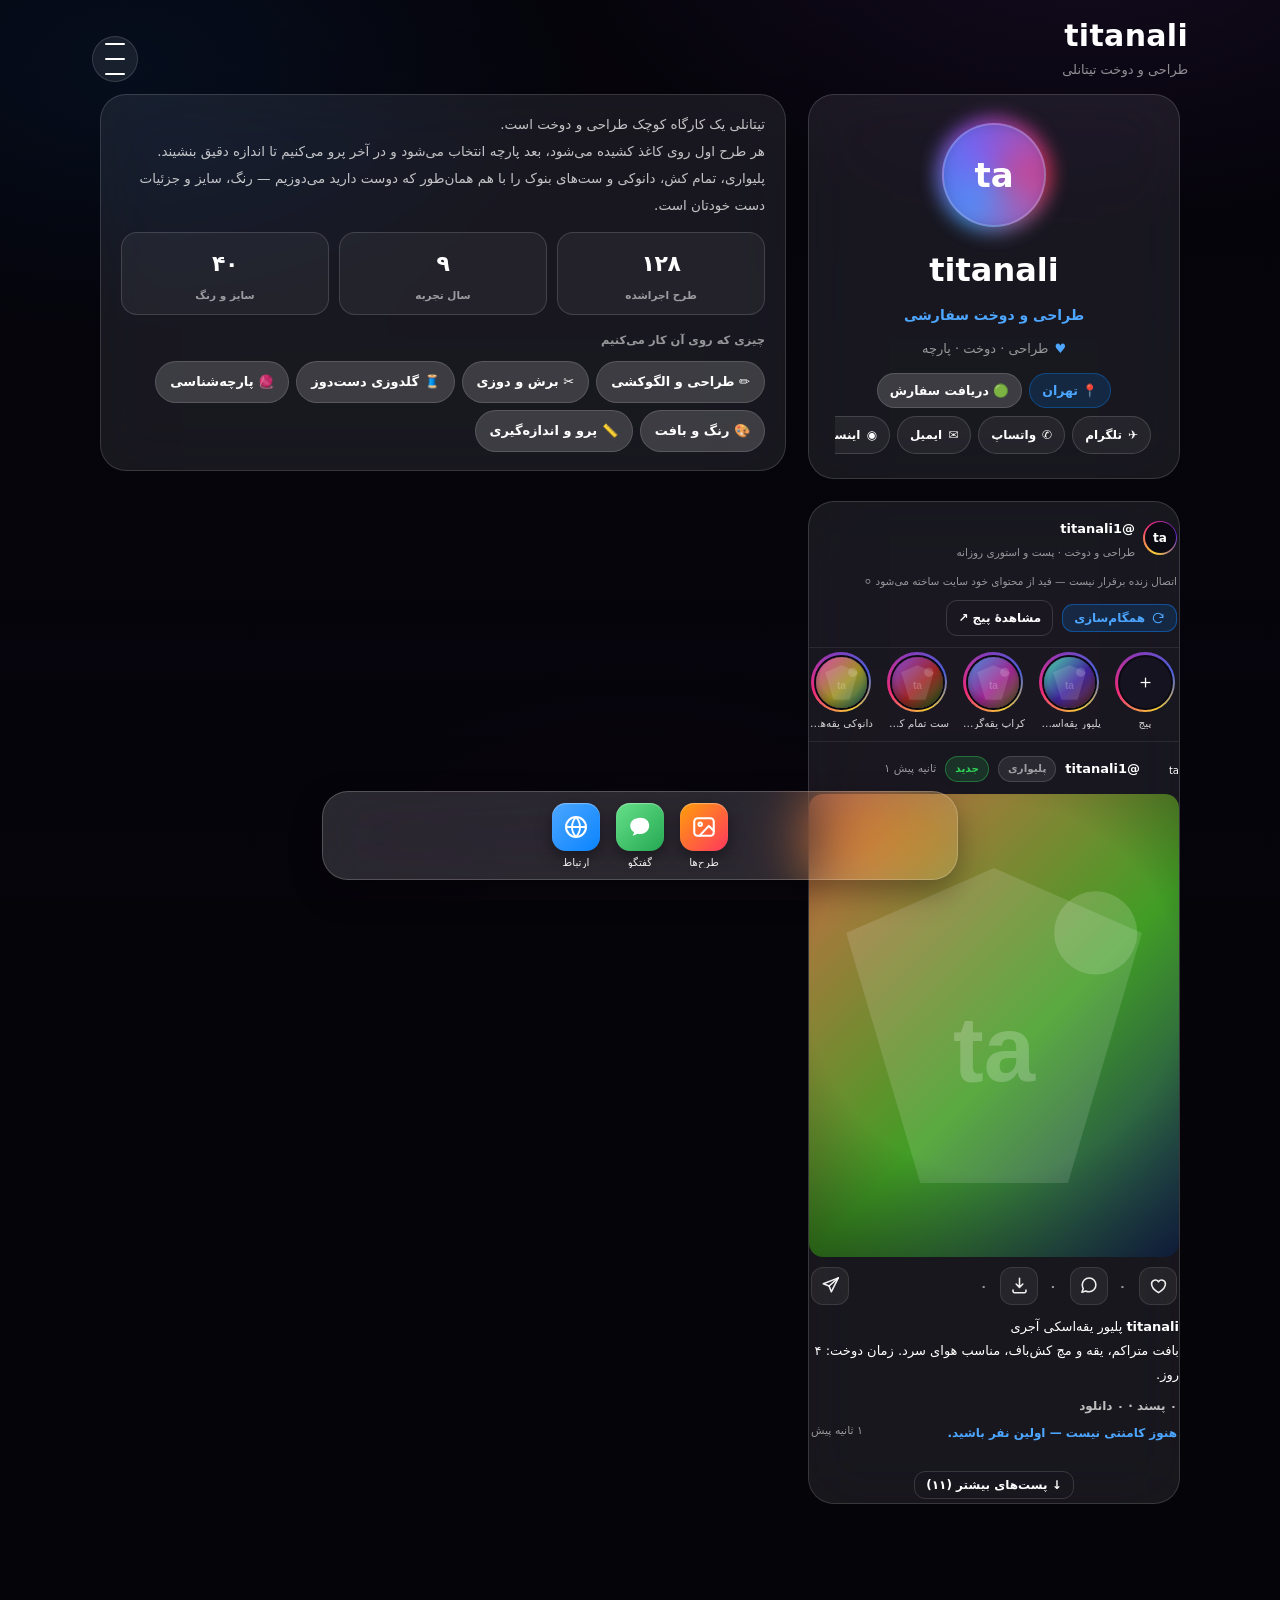
==== commit 352aa7b5: "build: بستهٔ تازهٔ cpanel (2026-10-10 22:02 UTC) Co-authored-by: arena-agent <297053741+arena-agent@" ====
--- a/android/app/src/main/assets/web/index.html
+++ b/android/app/src/main/assets/web/index.html
@@ -1197,7 +1197,7 @@
         <header class="ios-appbar">
           <button class="ios-back" data-back aria-label="بازگشت">❮</button>
           <div class="ios-appbar-mid"><div class="ios-appbar-title" data-t="nav.social">ارتباط</div>
-            <div class="ios-appbar-sub" data-t="social.sub">راه‌های سفارش و مشاوره</div></div>
+            <div class="ios-appbar-sub" data-t="social.sub">شبکه‌های اجتماعی و راه‌های ارتباطی</div></div>
           <button class="ios-back" id="btnShare" aria-label="اشتراک‌گذاری سایت">⤴</button>
         </header>
         <div class="tile-grid" id="socTiles"></div>
@@ -1473,7 +1473,7 @@
   ],
   hobbies:[{ic:'✏️',t:'طراحی و الگوکشی'},{ic:'✂️',t:'برش و دوزی'},{ic:'🧵',t:'گلدوزی دست‌دوز'},{ic:'🧶',t:'پارچه‌شناسی'},{ic:'🎨',t:'رنگ و بافت'},{ic:'📏',t:'پرو و اندازه‌گیری'}],
   contacts:[
-    {label:'تلگرام (سفارش)',kind:'telegram',id:'@titanali',c:'#229ed9'},
+    {label:'تلگرام',kind:'telegram',id:'@titanali',c:'#229ed9'},
     {label:'واتساپ',kind:'whatsapp',id:'+989120000000',c:'#25d366'},
     {label:'ایمیل',kind:'email',id:'hi@titanali1.ir',c:'#ff375f'},
     {label:'اینستاگرام',kind:'instagram',id:'@titanali',c:'#c13584'},
@@ -3952,7 +3952,7 @@
 clock();setInterval(clock,15000);
 /* ---------- قلاب عیب‌یابی (کنسول مرورگر و تست‌ها) ----------
    فقط خواندنی است و برایعیب‌یابی سریع روی هاست مفید است: titanali.D ،titanali.API … */
-window.titanali={ver:'1.0.8',
+window.titanali={ver:'1.0.9',
   get D(){return D},get API(){return API},get SESS(){return SESS},get W(){return W},
   isAuth:isAuth,likeCount:likeCount,dlCount:dlCount,cmtList:cmtList,
   like:toggleLike,download:doDownload,comment:addComment,renderAll:renderAll,renderChatFull:renderChatFull,go:go,
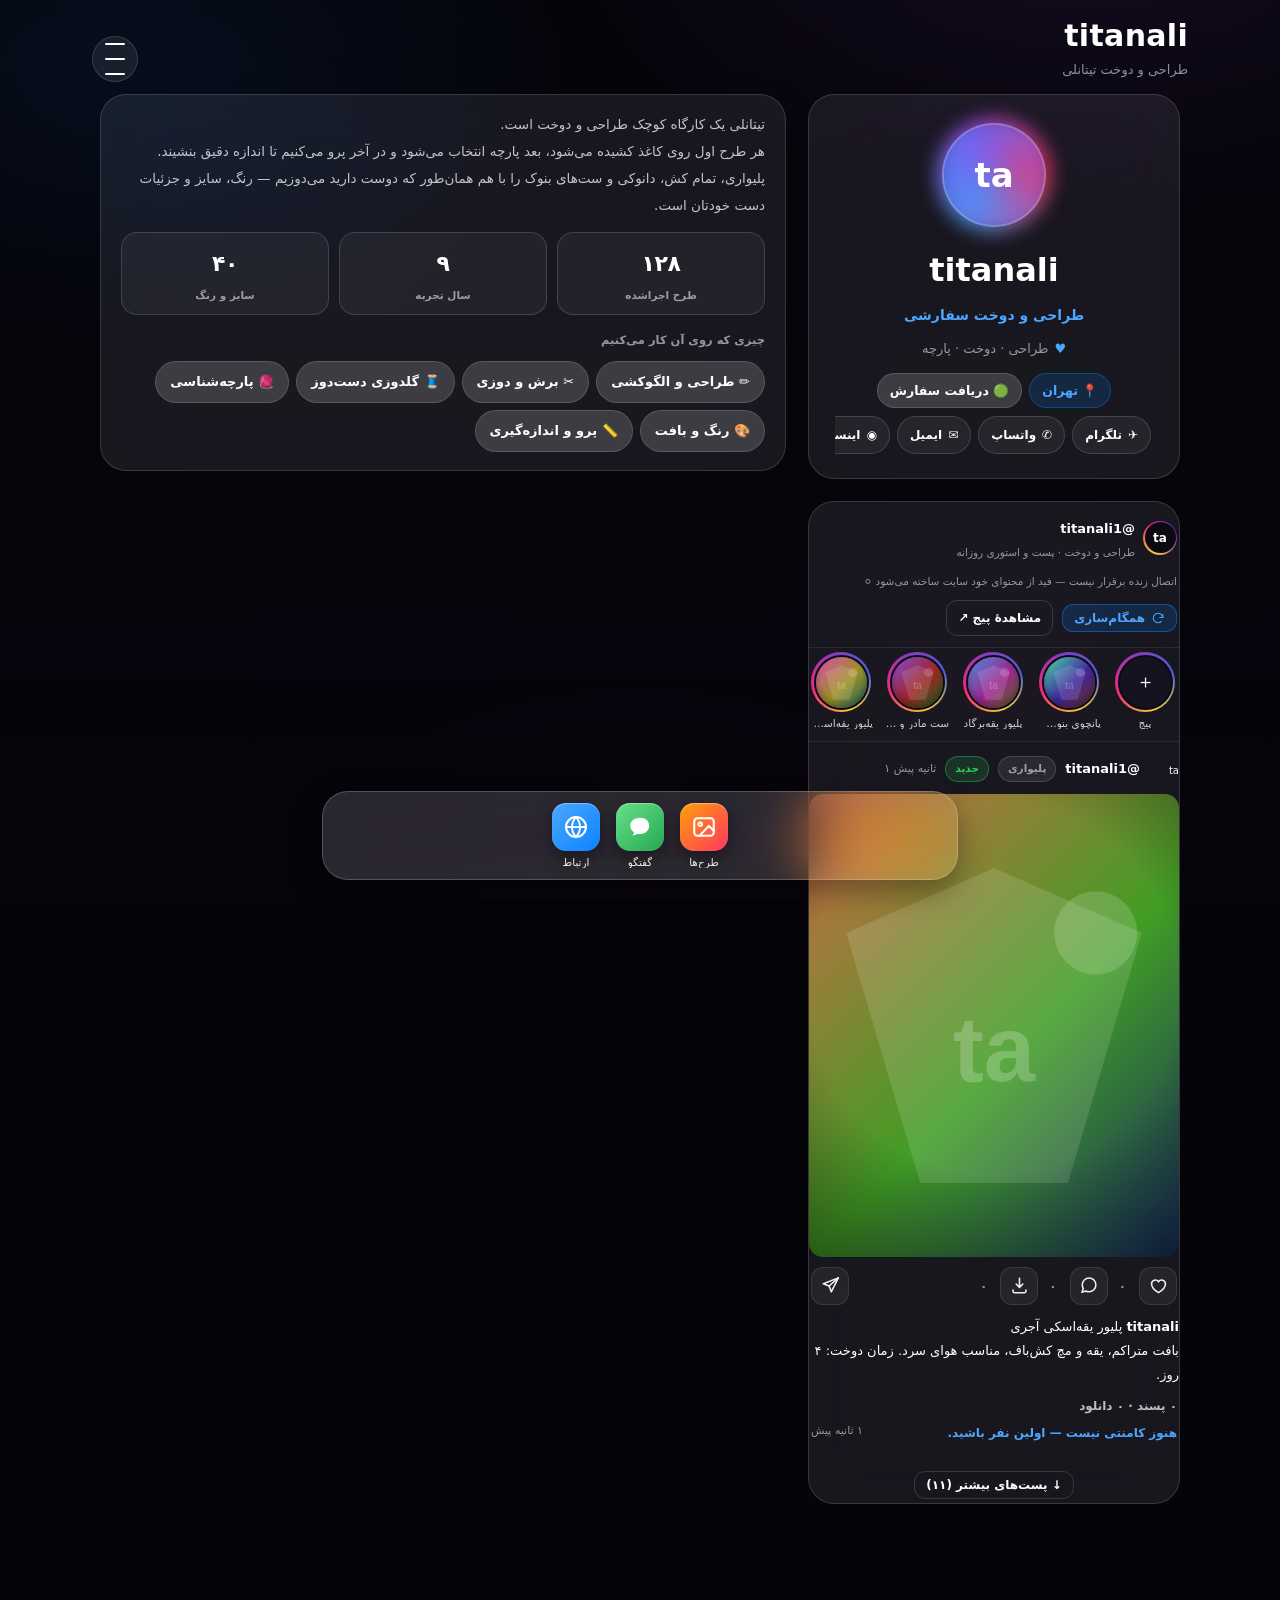
==== commit e45a114b: "build: بستهٔ تازهٔ cpanel (2026-10-10 22:10 UTC) Co-authored-by: arena-agent <297053741+arena-agent@" ====
--- a/android/app/src/main/assets/web/index.html
+++ b/android/app/src/main/assets/web/index.html
@@ -23,6 +23,7 @@
 <meta name="author" content="titanali">
 <meta name="robots" content="index, follow">
 <meta name="format-detection" content="telephone=no">
+<meta name="titanali:ver" content="1.0.10">
 <link rel="canonical" href="https://titanali1.ir/">
 
 <!-- پیش‌نمایش لینک (تلگرام / واتساپ / ایکس / فیسبوک) -->
@@ -1500,7 +1501,7 @@
 /* ================= بک‌اند اختیاری روی سرور (api.php) =================
    اگر api.php کنار index.html باشد: محتوا، لایک/دانلود/کامنت، صندوق پیام‌ها و
    ورود ادمین روی سرور مشترک می‌شود. اگر نباشد، همه‌چیز مثل قبل محلی است. */
-var API={on:false,setup:false,rev:-1,updated:0,writable:true,php:'',tok:'',
+var API={on:false,setup:false,rev:-1,updated:0,writable:true,php:'',siteVer:'',tok:'',
   social:{likes:{},dl:{},comments:{}},threads:null,serverAdmins:null,timer:null,pushState:'idle',conflict:false,lastErr:''};
 try{API.tok=localStorage.getItem('titanali.tok')||''}catch(e){}
 function apiPath(){
@@ -1577,7 +1578,7 @@
   if(location.protocol==='file:'){if(cb)cb();return}
   taCall('health').then(function(j){
     if(!j||j.app!=='titanali'){API.on=false;if(cb)cb();return}
-    API.on=true;API.setup=!!j.needSetup;API.writable=j.writable!==false;API.php=j.php||'';API.rev=Number(j.rev)||0;
+    API.on=true;API.setup=!!j.needSetup;API.writable=j.writable!==false;API.php=j.php||'';API.rev=Number(j.rev)||0;API.siteVer=String(j.siteVer||'');
     apiRefresh(function(){  if(isAuth())apiThreads(); if(cb)cb(); });
   }).catch(function(){API.on=false;if(cb)cb()});
 }
@@ -2854,7 +2855,7 @@
   if(k==='test'){
     toast(isFa()?'در حال بررسی…':'Checking…');
     taCall('health').then(function(j){
-      if(j&&j.app==='titanali'){API.on=true;API.setup=!!j.needSetup;API.writable=j.writable!==false;API.php=j.php||'';API.rev=Number(j.rev)||0;
+      if(j&&j.app==='titanali'){API.on=true;API.setup=!!j.needSetup;API.writable=j.writable!==false;API.php=j.php||'';API.rev=Number(j.rev)||0;API.siteVer=String(j.siteVer||'');
         toast(isFa()?'اتصال برقرار ✓ (rev '+num(API.rev)+')':'Connected ✓');
         apiRefresh(function(){if(W){W=clone(D);renderAdmin()}});
       } else toast(isFa()?'api.php پاسخ JSON نداد — PHP روی هاست فعال است؟':'api.php did not return JSON — is PHP enabled?');
@@ -3226,6 +3227,15 @@
     '</div>';
 }
 /* ---------- تب انتشار ---------- */
+/* ردیف «نسخهٔ پوسته» در تب انتشار — روشن می‌کند index.html روی هاست به‌روز است یا نه */
+function shellVerNote(){
+  var mine=(window.titanali&&window.titanali.ver)||'—', th=String(API.siteVer||'');
+  if(!th)return '<span class="hint">سرور نسخهٔ پوسته را نمی‌داند (api.php کهنه است)</span>';
+  if(th===mine)return '<span style="color:#8ce99a">✓ یکی است</span>';
+  return '<span style="color:#ffd98a">⚠ پوستهٔ روی هاست '+esc(th)+' و همین فایل '+esc(mine)+
+    ' — بستهٔ تازه را در public_html Extract کنید</span>';
+}
+
 function publishPane(){
   var st=PUB.state||{},p=st.publish||{},bk=st.baked||{},up=st.uploads||{},d=dirtyKeys();
   var h='<div class="adm-sec"><h4>🚀 وضعیت انتشار روی هاست<small>api.php → public_html</small></h4>';
@@ -3244,6 +3254,9 @@
       '<div class="publine"><span>پیوست‌ها: <b>'+num(up.files||0)+' فایل · '+esc(kb(up.bytes||0))+'</b></span>'+
       '<span>صندوق: <b>'+num(st.inbox||0)+'</b></span><span>ادمین: <b>'+num((st.counts||{}).admins||0)+'</b></span>'+
       '<span>طرح: <b>'+num((st.counts||{}).gallery||0)+'</b></span></div>'+
+      '<div class="publine"><span>پوستهٔ سایت روی هاست: <b>'+esc(API.siteVer||'—')+'</b></span>'+
+      '<span>پوستهٔ همین فایل: <b>'+esc((window.titanali&&window.titanali.ver)||'—')+'</b></span>'+
+      shellVerNote()+'</div>'+
       (p.error?'<p class="hint" style="color:#ffb3ae">⚠ نوشتن فایل ایستا نشد ('+esc(p.error)+'). اگر مجوز public_html اجازه ندهد، در config کلید publishFile را خاموش کنید — محتوا همان‌جا در titanali-data می‌ماند و سایت کار می‌کند.</p>':'')+
       '<div class="form-actions">'+
       '<button class="pbtn primary" type="button" data-pub="pub">🚀 انتشار فوری</button>'+
@@ -3952,7 +3965,7 @@
 clock();setInterval(clock,15000);
 /* ---------- قلاب عیب‌یابی (کنسول مرورگر و تست‌ها) ----------
    فقط خواندنی است و برایعیب‌یابی سریع روی هاست مفید است: titanali.D ،titanali.API … */
-window.titanali={ver:'1.0.9',
+window.titanali={ver:'1.0.10',
   get D(){return D},get API(){return API},get SESS(){return SESS},get W(){return W},
   isAuth:isAuth,likeCount:likeCount,dlCount:dlCount,cmtList:cmtList,
   like:toggleLike,download:doDownload,comment:addComment,renderAll:renderAll,renderChatFull:renderChatFull,go:go,
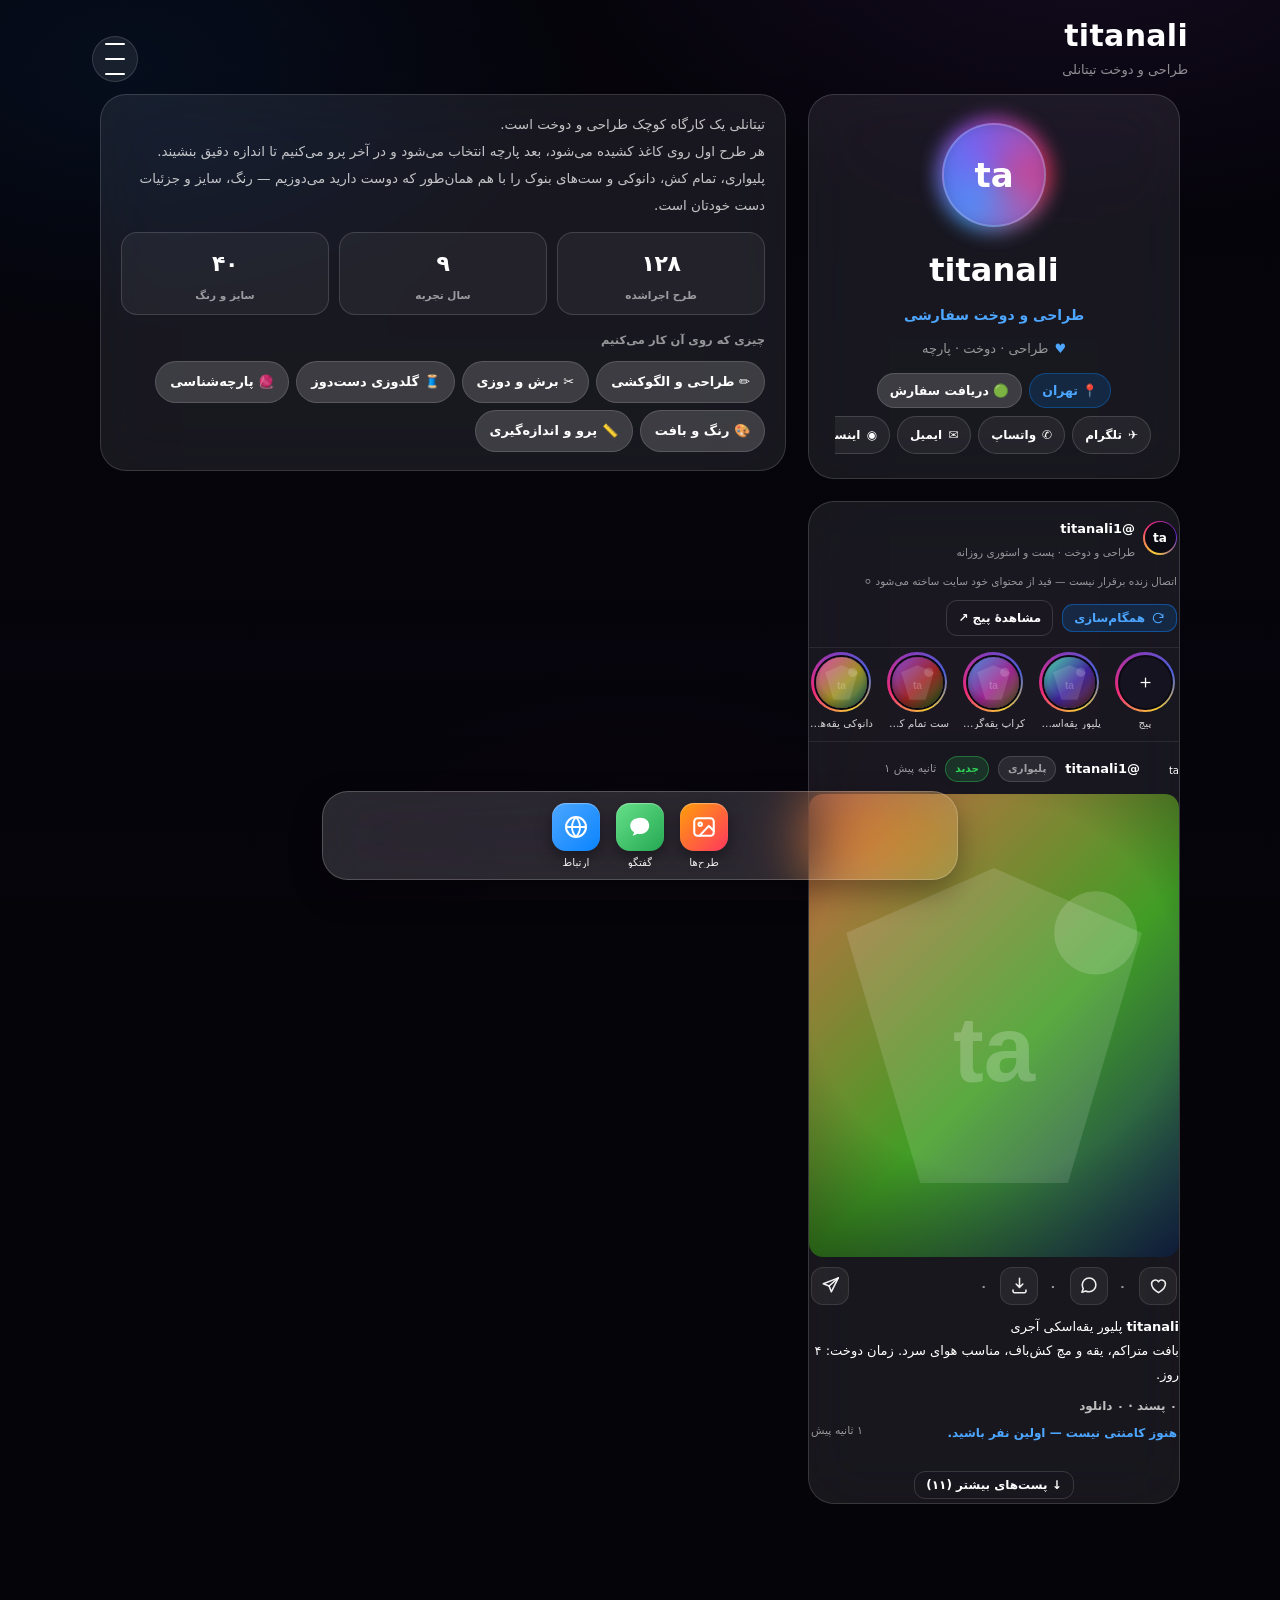
==== commit 39121f2b: "build: بستهٔ تازهٔ cpanel (2026-10-10 22:28 UTC) Co-authored-by: arena-agent <297053741+arena-agent@" ====
--- a/android/app/src/main/assets/web/index.html
+++ b/android/app/src/main/assets/web/index.html
@@ -23,7 +23,7 @@
 <meta name="author" content="titanali">
 <meta name="robots" content="index, follow">
 <meta name="format-detection" content="telephone=no">
-<meta name="titanali:ver" content="1.0.10">
+<meta name="titanali:ver" content="1.0.11">
 <link rel="canonical" href="https://titanali1.ir/">
 
 <!-- پیش‌نمایش لینک (تلگرام / واتساپ / ایکس / فیسبوک) -->
@@ -333,6 +333,10 @@
   background:var(--glass);border:1px solid var(--line);border-radius:18px;padding:16px 10px;
   text-align:center;color:#fff;transition:.18s var(--ease)}
 .soc-tile:active,.gen-tile:active,.sec-tile:active{transform:scale(.96);background:var(--glass2)}
+.soc-tile{position:relative}
+.tile-ed{position:absolute;top:5px;inset-inline-end:5px;z-index:3;border:0;border-radius:9px;padding:4px 7px;
+  background:rgba(10,10,14,.55);color:#fff;font-size:12px;line-height:1;cursor:pointer;backdrop-filter:blur(6px)}
+.tile-ed:hover,.tile-ed:focus-visible{background:#0a84ff;outline:none}
 .soc-tile .tic,.gen-tile .tic,.sec-tile .tic{width:46px;height:46px;border-radius:14px;display:grid;place-items:center;
   font-size:19px;color:#fff;box-shadow:inset 0 1px 1px rgba(255,255,255,.3)}
 .soc-tile .tl,.gen-tile .tl,.sec-tile .tl{font-size:13px;font-weight:700}
@@ -641,6 +645,16 @@
 .adm-wrap .ibx-id b{font-size:14px;font-weight:850;letter-spacing:-.15px;overflow:hidden;
   text-overflow:ellipsis;white-space:nowrap}
 .adm-wrap .ibx-ph{display:flex;align-items:center;gap:6px;font-size:12px;color:rgba(255,255,255,.52);font-weight:700}
+.adm-wrap .ibx-ed{border:0;border-radius:8px;padding:3px 7px;margin-inline-start:5px;background:rgba(255,255,255,.1);
+  color:inherit;font-size:12px;line-height:1.2;cursor:pointer;vertical-align:1px}
+.adm-wrap .ibx-ed:hover,.adm-wrap .ibx-ed:focus-visible{background:#0a84ff;color:#fff;outline:none}
+.who-edit{display:grid;gap:7px;margin:7px 0 3px;padding:9px;border-radius:12px;background:rgba(255,255,255,.06);
+  border:1px solid rgba(255,255,255,.12)}
+.who-edit .field{display:grid;gap:3px;font-size:11px;color:rgba(255,255,255,.62)}
+.who-edit input{width:100%;background:rgba(0,0,0,.32);color:inherit;border:1px solid rgba(255,255,255,.18);
+  border-radius:9px;padding:7px 9px;font:inherit}
+.who-edit input:focus{border-color:#0a84ff;outline:none}
+.who-edit .form-actions{display:flex;gap:7px;align-items:center;flex-wrap:wrap;margin:0}
 .adm-wrap .ibx-ph a{color:var(--blue2);text-decoration:none;font-variant-numeric:tabular-nums}
 .adm-wrap .ibx-ph a:hover{text-decoration:underline}
 .adm-wrap .ibx-ph em{font-style:normal;color:rgba(255,255,255,.32);font-weight:600}
@@ -1703,11 +1717,16 @@
 };
 function contactHref(c){return (KIND[c.kind]||KIND.link).url(c.id)}
 function renderSocial(){
+  var ed=isAuth();
   $('#socTiles').innerHTML=btnList('contact').map(function(c){
     var k=KIND[c.kind]||KIND.link,bg=String(k.bg).slice(0,1)==='l'?k.bg:esc(k.bg);
+    var idx=(D.contacts||[]).indexOf(c);
     return '<a class="soc-tile" href="'+escAttr(contactHref(c))+'" target="_blank" rel="noopener">'+
       '<span class="tic" style="background:'+bg+'">'+btnIcon(c)+'</span><span class="tl">'+esc(c.label)+'</span>'+
-      '<span class="ts">'+esc(c.id)+'</span></a>'}).join('');
+      '<span class="ts">'+esc(c.id)+'</span>'+
+      (ed?'<span class="tile-ed" role="button" tabindex="0" data-socedit="'+idx+'" title="عوض کردن آیدی همین شبکه">'+
+        '<b aria-hidden="true">✎</b></span>':'')+
+      '</a>'}).join('');
 }
 
 /* ---------- گالری / طرح‌ها ---------- */
@@ -2461,7 +2480,9 @@
   return '<div class="ibx-card'+(op?' open':'')+'" data-ibx="'+escAttr(o.key)+'">'+
     '<div class="ibx-head" role="button" tabindex="0" data-ibxto="'+escAttr(o.key)+'" aria-expanded="'+(op?'true':'false')+'">'+
       '<span class="ibx-av" aria-hidden="true">'+esc(nm.slice(0,1))+'</span>'+
-      '<span class="ibx-id"><b>'+esc(nm)+'</b>'+
+      '<span class="ibx-id"><b>'+esc(nm)+'</b>'+(isAuth()?'<button class="ibx-ed" type="button" data-whosed="'+escAttr(o.key)+
+        '" data-who-n="'+escAttr(String(o.name||''))+'" data-who-p="'+escAttr(whoPhone(o.phone))+
+        '" title="عوض کردن نام و شمارهٔ همین کاربر" aria-label="ویرایش نام و شماره">✎</button>':'')+
         '<span class="ibx-ph">'+(ph?'<a href="'+escAttr(telHref(ph))+'" dir="ltr" data-notap>'+esc(whoDisp(ph))+'</a>'+
           '<button class="ibx-cp" type="button" data-ibxcopy="'+escAttr(ph)+'" title="کپی شماره" aria-label="کپی شماره">⧉</button>'
           :'<em>— شماره‌ای ثبت نکرده —</em>')+'</span></span>'+
@@ -2472,6 +2493,47 @@
     '</div>'+
     '<div class="ibx-body"'+(op?'':' hidden')+'>'+o.body+'</div></div>';
 }
+/* ---------- ویرایش درजाی هویت کاربر (نام + شماره) ----------
+   همان‌جا که نمایش داده می‌شود: اگر گفتگو سروری باشد با `?action=who` ذخیره می‌شود
+   (در who.json، پس پیام‌های کاربر دست‌نخورده می‌مانند)؛ اگر محلی باشد روی D.messages. */
+function whoEditorStart(card,key,nm0,ph0){
+  if(!card||card.querySelector('.who-edit'))return;
+  var idEl=card.querySelector('.ibx-id');if(!idEl)return;
+  var btn=card.querySelector('[data-whosed]')||{};
+  var nm=nm0!=null?nm0:(btn.dataset?btn.dataset.whoN:'');
+  if(nm==null||nm==='')nm=(card.querySelector('.ibx-id b')||{}).textContent||'';
+  var ph=ph0!=null?String(ph0):String(btn.dataset?btn.dataset.whoP:'');
+  if(!ph){var phEl=card.querySelector('.ibx-ph a')||card.querySelector('.ibx-ph em');ph=whoPhone(phEl&&phEl.textContent)}
+  card.dataset.whoPrev=idEl.innerHTML;
+  idEl.innerHTML='<span class="who-edit">'+
+    '<label class="field"><span>نام</span><input class="we-n" maxlength="60" placeholder="بی‌نام" value="'+escAttr(String(nm).trim())+'"></label>'+
+    '<label class="field"><span>شمارهٔ تلفن</span><input class="we-p" dir="ltr" inputmode="tel" maxlength="15" placeholder="0912…" value="'+escAttr(ph)+'"></label>'+
+    '<span class="form-actions"><button class="pbtn primary" type="button" data-whosave="'+escAttr(key)+'">✓ ذخیره</button>'+
+    '<button class="pbtn" type="button" data-whocancel="'+escAttr(key)+'">✕ بی‌خیال</button>'+
+    '<em class="hint">Enter = ذخیره · Esc = بستن</em></span></span>';
+  var f=idEl.querySelector('.we-n');if(f&&f.focus)f.focus();
+}
+function whoEditorStop(card){
+  var idEl=card&&card.querySelector('.ibx-id');if(!idEl)return;
+  if(card.dataset.whoPrev!=null){idEl.innerHTML=card.dataset.whoPrev;delete card.dataset.whoPrev}
+}
+function whoApply(key,nm,ph){
+  nm=String(nm||'').trim().slice(0,60);ph=whoPhone(ph);
+  if(ph.length&&ph.length<10){toast('شمارهٔ تلفن کامل نیست');return}
+  if(key.indexOf('l:')===0){
+    var n=0;
+    (D.messages||[]).forEach(function(m){if(m&&m.me&&('l:'+(m.sid||'local'))===key){m.who={name:nm,phone:ph};n++}});
+    if(W)W=D;save();renderChatFull();renderAdmin();
+    toast(n?'نام و شمارهٔ '+num(n)+' پیام این کاربر عوض شد ✓':'هویتی برای این گفتگو پیدا نشد');
+    return;
+  }
+  if(!API.on){toast('بک‌اند وصل نیست — فقط گفتگوهای محلی این‌جا ویرایش می‌شوند');return}
+  taCall('who',{sid:key.slice(1),name:nm,phone:ph}).then(function(j){
+    if(!j||j.ok===false){toast((j&&j.error)||'ذخیره نشد');return}
+    apiThreads(function(){renderAdmin();toast('نام و شمارهٔ این کاربر در صندوق ذخیره شد ✓')});
+  }).catch(function(){toast('ذخیره نشد — اتصال')});
+}
+
 function localGroups(M){
   var groups={},order=[];
   (M.messages||[]).forEach(function(m,ix){
@@ -3451,6 +3513,7 @@
     if(API.on&&D.ig&&D.ig.autoSync)igSyncFromServer(false);}
   $('#adminPanel').classList.toggle('open',open);
   document.body.style.overflow=open?'hidden':'';
+  renderSocial();   /* قلمیِ «عوض کردن آیدی» روی کاشی‌ها با ورود/خروج ادمین روشن و خاموش می‌شود */
   if(!open){W=null;var n=$('#admSetupNote');if(n)n.remove()}
 }
 /* میان‌بُر: Ctrl+S در پنل باز = ذخیره */
@@ -3759,6 +3822,23 @@
   if(near('#whoEdit')){bar0();var we=$('#whoName');if(we)we.focus();return}
   var icp=near('[data-ibxcopy]');
   if(icp){copy(String(icp.dataset.ibxcopy),'شماره تلفن کپی شد ✓');return}
+  var wsv=near('[data-whosave]');
+  if(wsv){var cw=wsv.closest('.ibx-card');
+    whoApply(String(wsv.dataset.whosave||''),(cw.querySelector('.we-n')||{}).value,(cw.querySelector('.we-p')||{}).value);return}
+  var wcn=near('[data-whocancel]');if(wcn){whoEditorStop(wcn.closest('.ibx-card'));return}
+  var wsd=near('[data-whosed]');
+  if(wsd){whoEditorStart(wsd.closest('.ibx-card'),String(wsd.dataset.whosed||''),wsd.dataset.whoN,wsd.dataset.whoP);return}
+  var sei=near('[data-socedit]');
+  if(sei){e.preventDefault();e.stopPropagation();
+    admTab='contacts';renderAdmin();var bd0=$('#admBody');if(bd0)bd0.scrollTop=0;
+    var srow=bd0&&bd0.querySelector('[data-bf="id"][data-i="'+sei.dataset.socedit+'"]');
+    if(srow&&srow.focus){srow.focus();if(srow.select)srow.select();
+      var rc=srow.closest('.row-card');if(rc&&rc.scrollIntoView)rc.scrollIntoView({block:'center'});
+      toast('آیدی را عوض کنید — با «انتشار» روی سایت می‌نشیند')}
+    else{toast('تب شبکه‌های اجتماعی باز شد')}
+    if(!isAuth()){adm(false);toast('اول وارد حساب ادمین شوید')}
+    return}
+  if(near('.who-edit'))return;
   var ito=near('[data-ibxto]');
   if(ito){var kk=ito.dataset.ibxto;IBX_OPEN[kk]=!IBX_OPEN[kk];
     var card=ito.closest('.ibx-card');
@@ -3770,7 +3850,11 @@
   var at=near('[data-adm-tab]');if(at){admTab=at.dataset.admTab;renderAdmin();return}
   var gt=near('[data-goto-tab]');
   if(gt){admTab=gt.dataset.gotoTab;renderAdmin();var bd=$('#admBody');if(bd)bd.scrollTop=0;
-    var tb=$('#admTabs [data-adm-tab="'+admTab+'"]');if(tb&&tb.scrollIntoView)tb.scrollIntoView({inline:'center',block:'nearest'});return}
+    var tb=$('#admTabs [data-adm-tab="'+admTab+'"]');if(tb&&tb.scrollIntoView)tb.scrollIntoView({inline:'center',block:'nearest'});
+    var fq=gt.dataset.focus;
+    if(fq&&bd){var fp=fq.split(':'),fi=bd.querySelector('[data-bf="'+fp[0]+'"][data-i="'+(fp[1]||'')+'"]');
+      if(fi&&fi.focus){fi.focus();if(fi.select)fi.select();var fr=fi.closest('.row-card');if(fr&&fr.scrollIntoView)fr.scrollIntoView({block:'center'})}}
+    return}
   if(near('#admSave')){admSave();return}
   if(near('#admExport')){admExport();return}
   if(near('#admImport')){$('#admFile').click();return}
@@ -3872,6 +3956,7 @@
 document.addEventListener('keydown',function(e){
   if((e.key==='Enter'||e.key===' ')&&document.activeElement&&document.activeElement.id==='brandName'){e.preventDefault();adminOnly()}
   if(e.key==='Escape'){
+    if(e.target&&e.target.closest&&e.target.closest('.who-edit')){whoEditorStop(e.target.closest('.ibx-card'));return}
     if($('#story').classList.contains('open'))closeStory();
     else if($('#lightbox').classList.contains('open'))closeLB();
     else if($('#loginWrap').classList.contains('open'))loginSheet(false);
@@ -3885,6 +3970,9 @@
     if(e.key==='ArrowRight')stepLB(isFa()?-1:1);
     if(e.key==='Enter'&&(e.target.id==='whoName'||e.target.id==='whoPhone')){
       e.preventDefault();var nx=e.target.id==='whoName'?$('#whoPhone'):$('#chatText');if(nx)nx.focus();return}
+    if(e.key==='Enter'&&e.target&&e.target.closest&&e.target.closest('.who-edit')){
+      var wc=e.target.closest('.ibx-card'),wb=wc&&wc.querySelector('[data-whosave]');
+      if(wb){e.preventDefault();wb.click()}return}
     if(e.key==='Enter'||e.key===' '){var hd=e.target&&e.target.closest&&e.target.closest('[data-ibxto]');
       if(hd){e.preventDefault();hd.click();return}}
     if(e.key==='Enter'){
@@ -3965,7 +4053,7 @@
 clock();setInterval(clock,15000);
 /* ---------- قلاب عیب‌یابی (کنسول مرورگر و تست‌ها) ----------
    فقط خواندنی است و برایعیب‌یابی سریع روی هاست مفید است: titanali.D ،titanali.API … */
-window.titanali={ver:'1.0.10',
+window.titanali={ver:'1.0.11',
   get D(){return D},get API(){return API},get SESS(){return SESS},get W(){return W},
   isAuth:isAuth,likeCount:likeCount,dlCount:dlCount,cmtList:cmtList,
   like:toggleLike,download:doDownload,comment:addComment,renderAll:renderAll,renderChatFull:renderChatFull,go:go,
